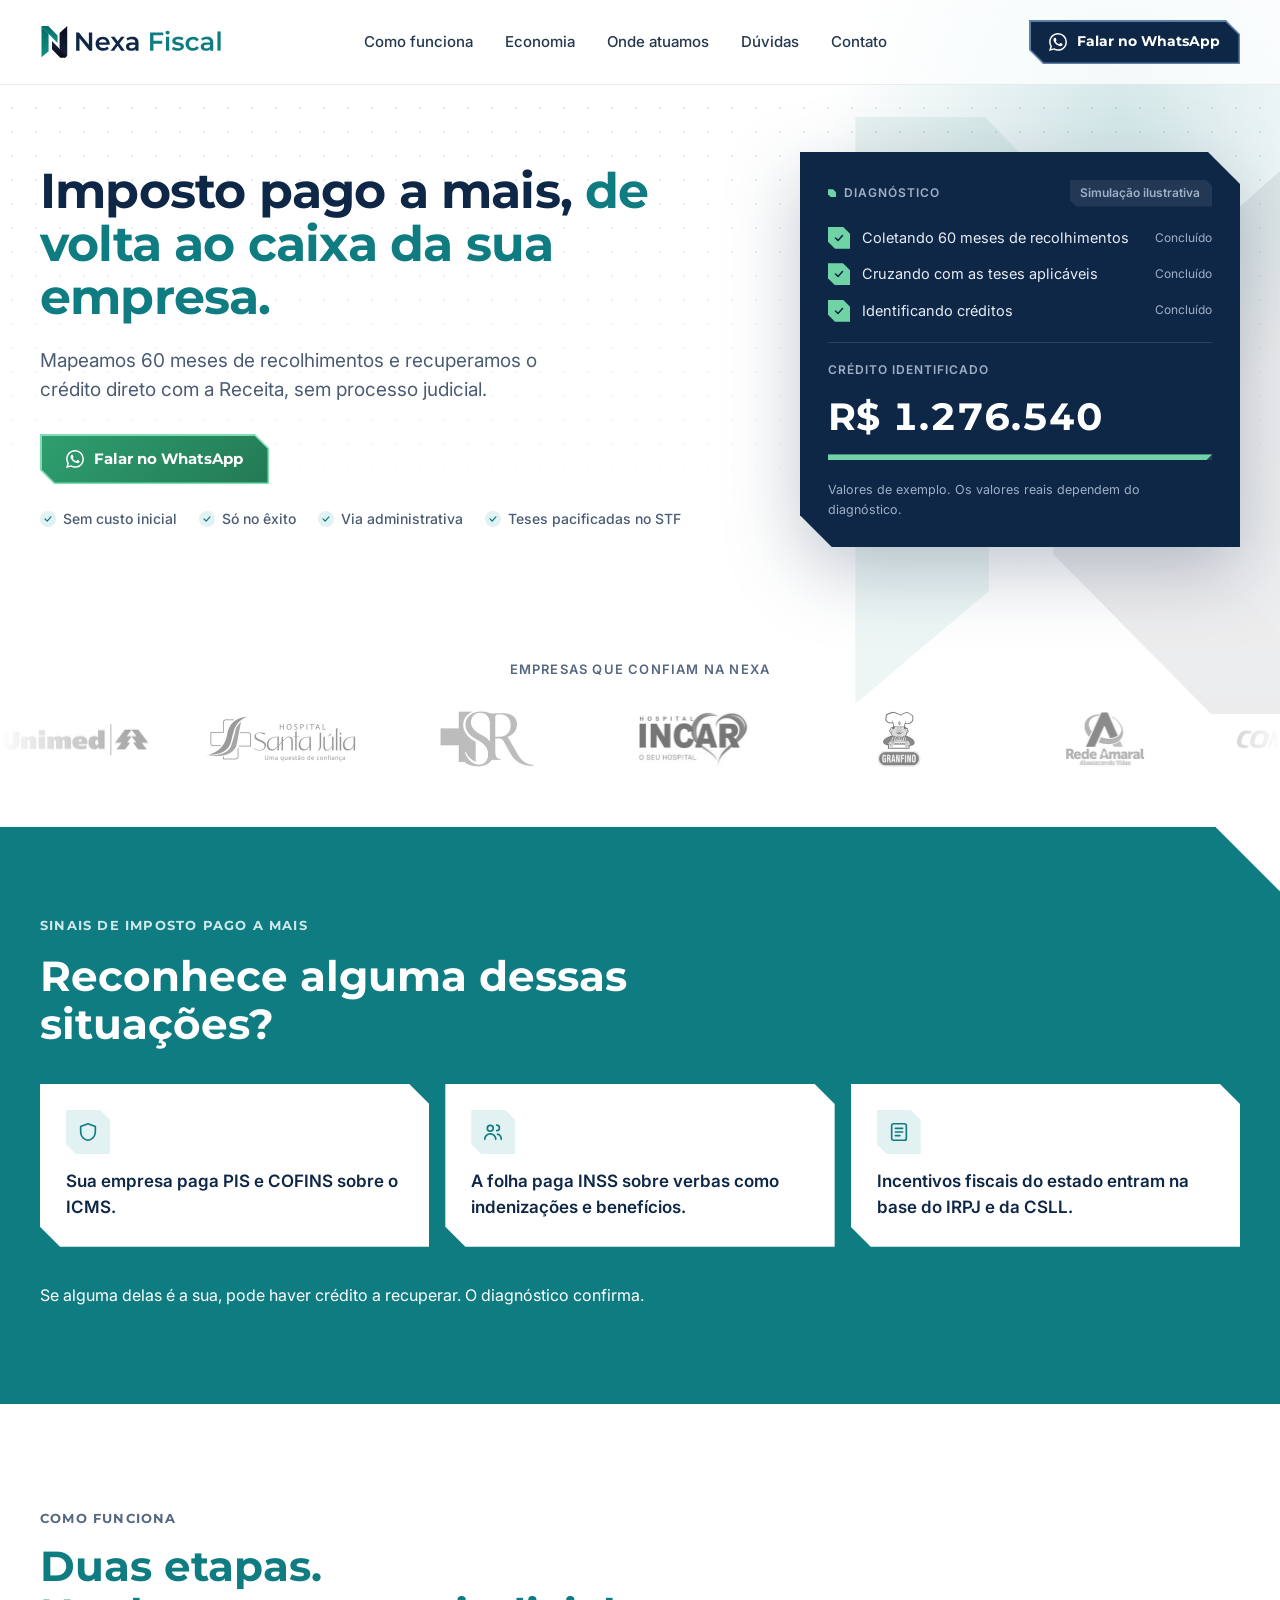
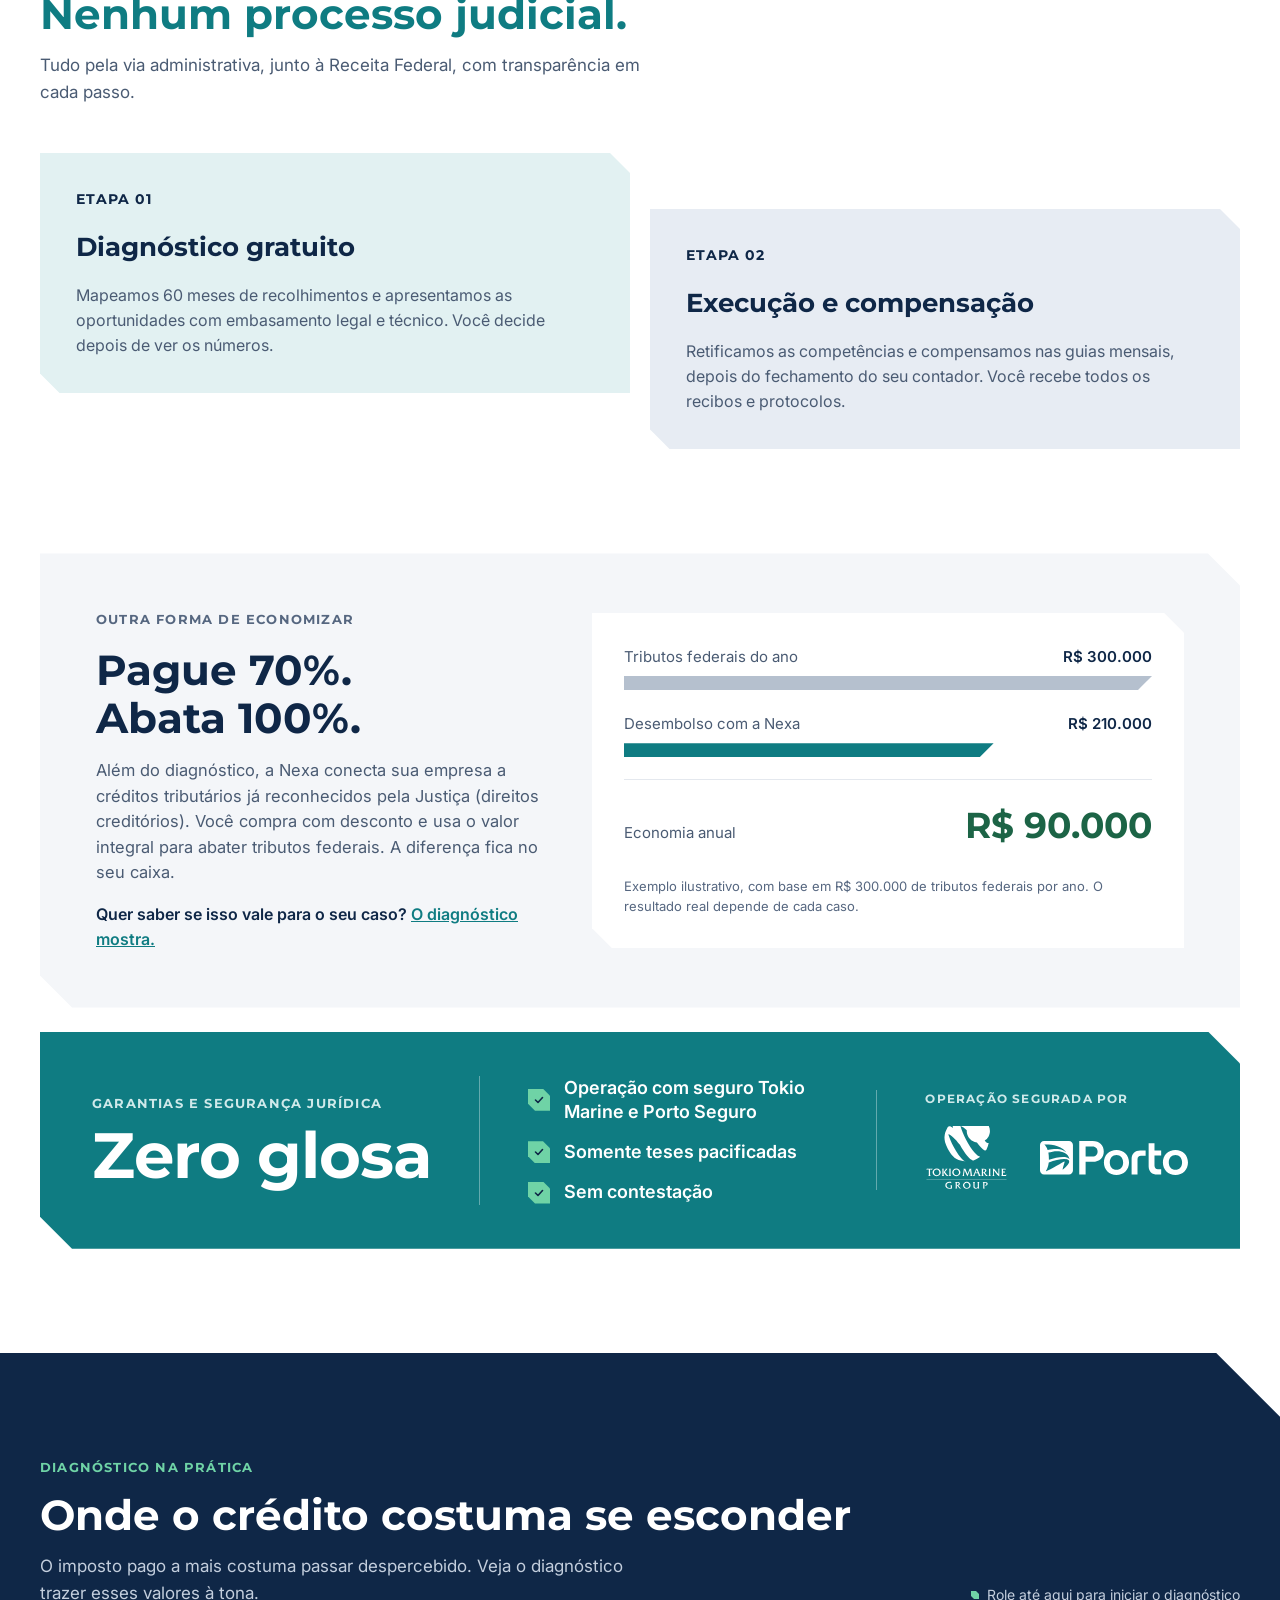
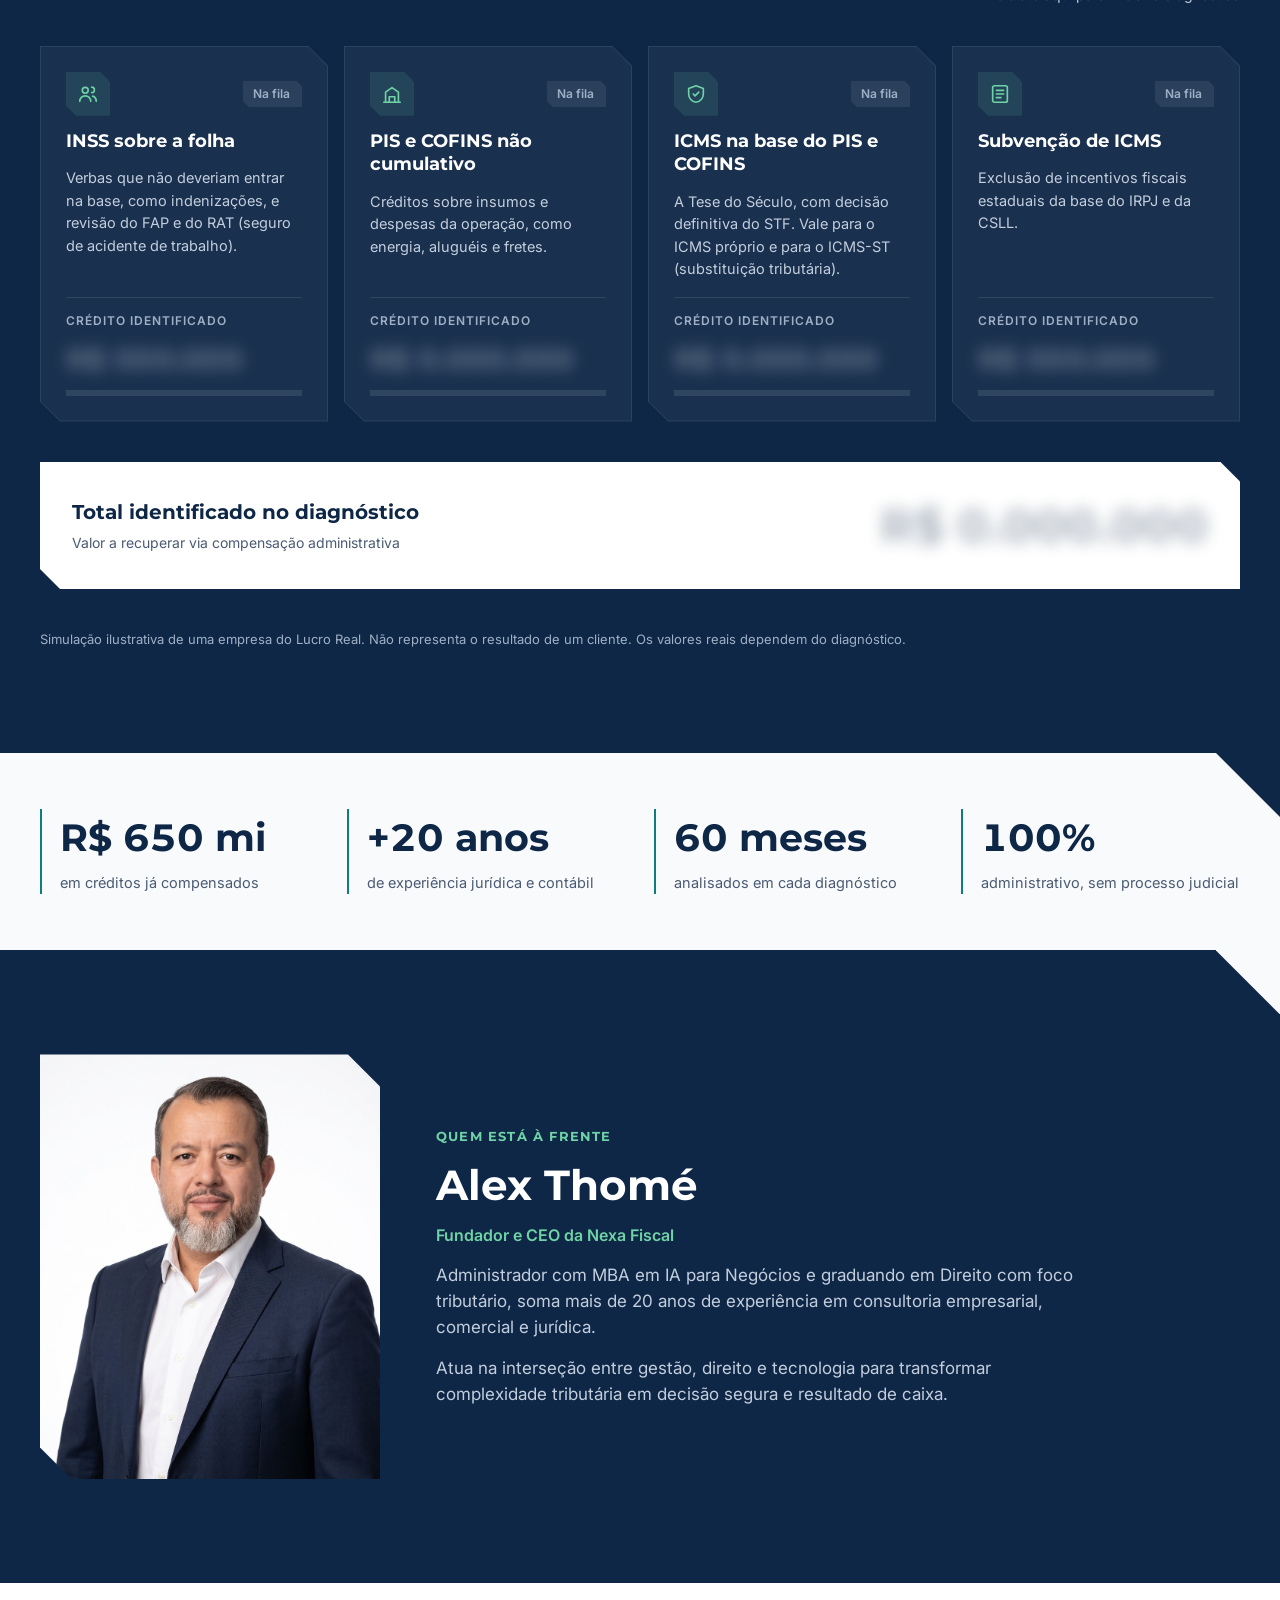
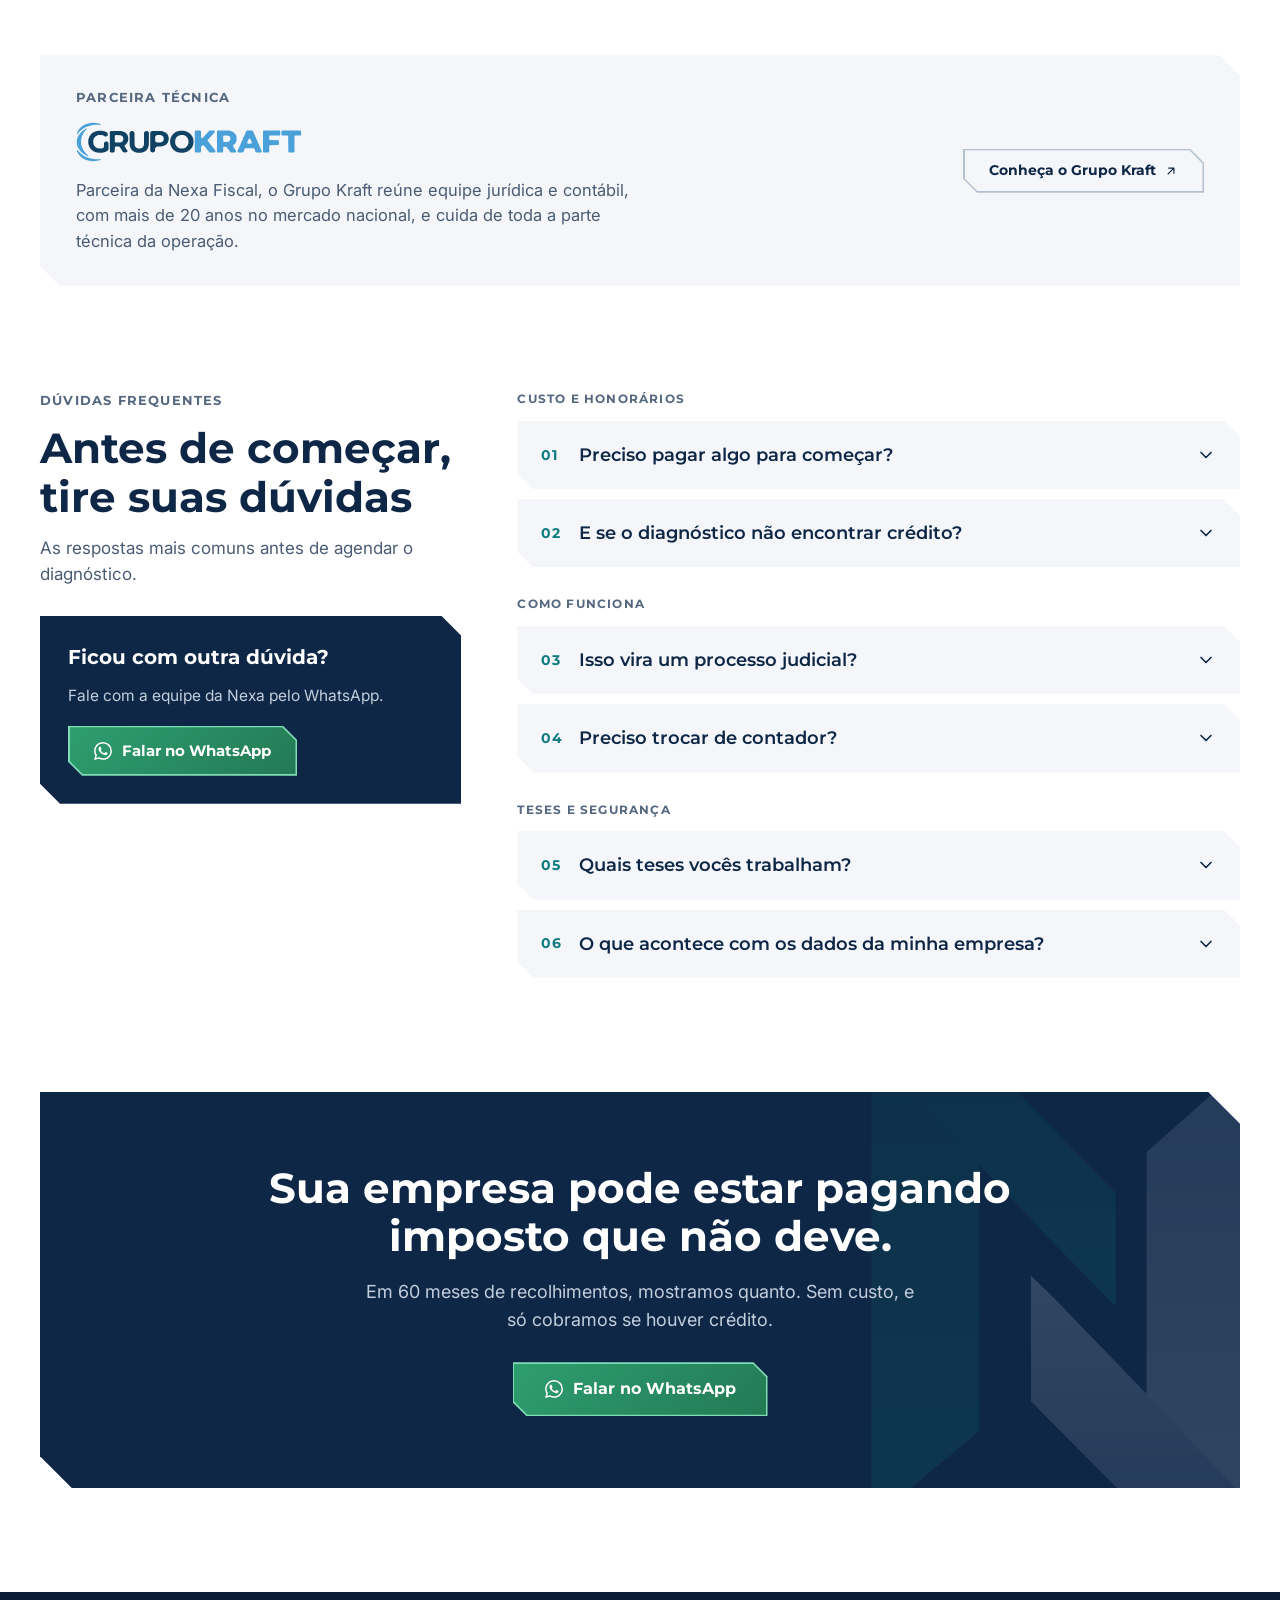
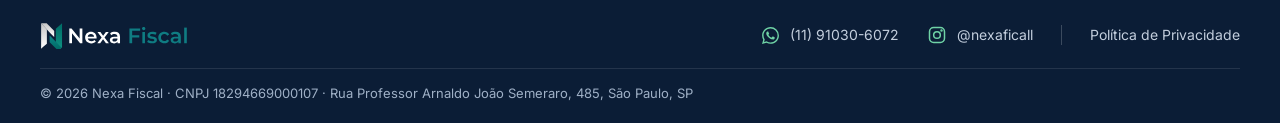
==== index.html @ 27657313 "Parceira técnica: botão com corte diagonal e contorno, seguindo o padrão visual do site Co-Authored-" ====
<!doctype html>
<html lang="pt-BR">
<head>
<meta charset="utf-8">
<meta name="viewport" content="width=device-width, initial-scale=1">
<title>Nexa Fiscal | Recupere imposto pago a mais, sem processo judicial</title>
<meta name="description" content="Mapeamos 60 meses de recolhimentos e recuperamos o crédito tributário direto com a Receita, pela via administrativa. Diagnóstico gratuito e honorários só no êxito.">
<link rel="canonical" href="https://nexafiscal.com/">
<meta name="theme-color" content="#0F2747">
<link rel="icon" href="/favicon.svg" type="image/svg+xml">
<meta property="og:type" content="website">
<meta property="og:locale" content="pt_BR">
<meta property="og:site_name" content="Nexa Fiscal">
<meta property="og:title" content="Nexa Fiscal | Imposto pago a mais, de volta ao caixa da sua empresa">
<meta property="og:description" content="Mapeamos 60 meses de recolhimentos e recuperamos o crédito direto com a Receita, sem processo judicial. Diagnóstico gratuito.">
<meta property="og:url" content="https://nexafiscal.com/">
<meta property="og:image" content="https://nexafiscal.com/og-image.png">
<meta property="og:image:width" content="1200">
<meta property="og:image:height" content="630">
<meta name="twitter:card" content="summary_large_image">
<link rel="preconnect" href="https://fonts.googleapis.com">
<link rel="preconnect" href="https://fonts.gstatic.com" crossorigin>
<link href="https://fonts.googleapis.com/css2?family=Inter:wght@400;500;600&amp;family=Montserrat:wght@600;700&amp;display=swap" rel="stylesheet">
<link rel="stylesheet" href="/styles.css">
<script type="application/ld+json">
{"@context":"https://schema.org","@type":"ProfessionalService","name":"Nexa Fiscal","url":"https://nexafiscal.com/","logo":"https://nexafiscal.com/img/nexa-logo.svg","telephone":"+55 11 91030-6072","email":"contato@nexafiscal.com","taxID":"18.294.669/0001-07","sameAs":["https://instagram.com/nexaficall"],"address":{"@type":"PostalAddress","streetAddress":"Rua Professor Arnaldo João Semeraro, 485","addressLocality":"São Paulo","addressRegion":"SP","addressCountry":"BR"}}
</script>
</head>
<body>
<div class="nb">

<a class="nb-skip" href="#nb-main">Pular para o conteúdo</a>
<header class="nb-head" id="nb-head">
<div class="nb-hin" style="max-width: 1200px; margin: 0 auto; padding: 20px 24px; display: flex; align-items: center; justify-content: space-between; gap: 24px;">
<a href="#nb-topo" aria-label="Nexa Fiscal, início"><img class="nb-logo-h nb-d" src="/img/nexa-logo.svg" alt="Nexa Fiscal" width="182" height="34" style="height: 34px; width: auto; display: block;"><img class="nb-logo-ic" src="/img/nexa-icone.svg" alt="Nexa Fiscal" width="29" height="36" style="height: 36px; width: auto;"></a>
<nav class="nb-nav" aria-label="Principal" style="display: flex; gap: 32px; align-items: center;">
<a href="#nb-como">Como funciona</a>
<a href="#nb-economia">Economia</a>
<a href="#nb-creditos">Onde atuamos</a>
<a href="#nb-faq">Dúvidas</a>
<a href="#nb-contato">Contato</a>
</nav>
<a class="nb-btn nb-btn-primary nb-hbtn" href="https://wa.me/5511910306072?text=Ol%C3%A1!%20Vim%20pelo%20site%20e%20quero%20agendar%20o%20diagn%C3%B3stico%20gratuito%20da%20Nexa%20Fiscal." target="_blank" rel="noopener" style="min-height: 44px; padding: 0 20px; font-size: 14px;">Falar no WhatsApp</a>
</div>
</header>

<main id="nb-main" tabindex="-1">
<section id="nb-topo" style="background: #FFFFFF;">
<img class="nb-wm" src="/img/nexa-icone.svg" alt="" aria-hidden="true">
<div class="nb-hero-in" style="max-width: 1200px; margin: 0 auto; padding: 152px 24px 56px; display: flex; flex-wrap: wrap; align-items: center; gap: 56px;">
<div class="nb-hero-txt" style="flex: 1 1 520px; min-width: 0; display: flex; flex-direction: column; align-items: flex-start; text-align: left; gap: 24px;">

<h1 class="nb-h1 nb-rise" style="font-size: clamp(34px, 3.8vw, 52px); line-height: 1.08; font-weight: 700; letter-spacing: -.8px;">Imposto pago a mais, <span style="color: #0F7C82;">de volta ao caixa da sua empresa.</span></h1>
<p class="nb-rise2" style="font-size: 19px; line-height: 1.5; color: #4A5B73; max-width: 540px;">Mapeamos 60 meses de recolhimentos e recuperamos o crédito direto com a Receita, sem processo judicial.</p>

<div class="nb-hero-btns nb-rise3" style="display: flex; flex-wrap: wrap; gap: 20px; justify-content: flex-start; margin-top: 6px;">
<a class="nb-btn nb-btn-green" href="https://wa.me/5511910306072?text=Ol%C3%A1!%20Vim%20pelo%20site%20e%20quero%20agendar%20o%20diagn%C3%B3stico%20gratuito%20da%20Nexa%20Fiscal." target="_blank" rel="noopener">Falar no WhatsApp</a>
<ul class="nb-chips" style="width: 100%; list-style: none; margin: 0; padding: 0; display: flex; flex-wrap: wrap; gap: 8px;">
<li class="nb-pill"><svg aria-hidden="true" width="14" height="14" viewBox="0 0 24 24" fill="none" stroke="#0F7C82" stroke-width="3" stroke-linecap="round" stroke-linejoin="round"><path d="m5 12 5 5 9-10"></path></svg>Sem custo inicial</li>
<li class="nb-pill"><svg aria-hidden="true" width="14" height="14" viewBox="0 0 24 24" fill="none" stroke="#0F7C82" stroke-width="3" stroke-linecap="round" stroke-linejoin="round"><path d="m5 12 5 5 9-10"></path></svg>Só no êxito</li>
<li class="nb-pill"><svg aria-hidden="true" width="14" height="14" viewBox="0 0 24 24" fill="none" stroke="#0F7C82" stroke-width="3" stroke-linecap="round" stroke-linejoin="round"><path d="m5 12 5 5 9-10"></path></svg>Via administrativa</li>
<li class="nb-pill"><svg aria-hidden="true" width="14" height="14" viewBox="0 0 24 24" fill="none" stroke="#0F7C82" stroke-width="3" stroke-linecap="round" stroke-linejoin="round"><path d="m5 12 5 5 9-10"></path></svg>Teses pacificadas no STF</li>
</ul>
</div>
</div>
<div class="nb-hero-wrap" style="flex: 0 1 440px; min-width: 0; filter: drop-shadow(0 24px 36px rgba(15,39,71,.26));">
<div class="nb-hero-card nb-cut-l" role="group" aria-label="Exemplo de diagnóstico, simulação ilustrativa" style="width: 100%; box-sizing: border-box; background: #0F2747; color: #FFFFFF; padding: 28px; display: flex; flex-direction: column; gap: 20px;">
<div style="display: flex; justify-content: space-between; align-items: center; gap: 12px; flex-wrap: wrap;">
<span style="display: inline-flex; align-items: center; gap: 8px; font-size: 12px; font-weight: 600; letter-spacing: 1px; text-transform: uppercase; color: #9FB0C6;"><span id="h-dot" class="nb-dot" aria-hidden="true"></span>Diagnóstico</span>
<span class="nb-chip nb-chip-wait">Simulação ilustrativa</span>
</div>
<div style="display: flex; flex-direction: column; gap: 14px;">
<div class="nb-step" data-hstep><span class="nb-ico nb-ico-done" aria-hidden="true"></span><span style="flex: 1; min-width: 0;">Coletando 60 meses de recolhimentos</span><span style="font-size: 12px; color: #9FB0C6; white-space: nowrap;">Concluído</span></div>
<div class="nb-step" data-hstep><span class="nb-ico nb-ico-done" aria-hidden="true"></span><span style="flex: 1; min-width: 0;">Cruzando com as teses aplicáveis</span><span style="font-size: 12px; color: #9FB0C6; white-space: nowrap;">Concluído</span></div>
<div class="nb-step" data-hstep><span class="nb-ico nb-ico-done" aria-hidden="true"></span><span style="flex: 1; min-width: 0;">Identificando créditos</span><span style="font-size: 12px; color: #9FB0C6; white-space: nowrap;">Concluído</span></div>
</div>
<div style="display: flex; flex-direction: column; gap: 8px; padding-top: 18px; border-top: 1px solid rgba(255,255,255,.12);">
<span style="font-size: 12px; font-weight: 600; letter-spacing: 1px; text-transform: uppercase; color: #9FB0C6;">Crédito identificado</span>
<span id="h-val" class="nb-val nb-shown nb-hero-val" aria-hidden="true" style="font-size: 38px;">R$ 1.276.540</span><span class="nb-sr">R$ 1.276.540</span>
<div id="h-bar" role="progressbar" aria-label="Progresso do diagnóstico" aria-valuemin="0" aria-valuemax="100" aria-valuenow="100" style="height: 6px; background: rgba(255,255,255,.1);"><div id="h-fill" style="height: 6px; background: #6FD3A6; width: 100%; clip-path: polygon(0 0,100% 0,calc(100% - 6px) 100%,0 100%);"></div></div>
</div>
<p style="font-size: 12.5px; color: #9FB0C6;">Valores de exemplo. Os valores reais dependem do diagnóstico.</p>
</div>
</div>
</div>
<div style="padding: 56px 0 56px; display: flex; flex-direction: column; gap: 28px;">

<p style="text-align: center; font-size: 13px; font-weight: 600; letter-spacing: 1.2px; text-transform: uppercase; color: #566780;">EMPRESAS QUE CONFIAM NA NEXA</p><div class="nb-marquee">
<div class="nb-track" id="nb-track">
<div class="nb-logo"><img src="/img/logos/unimed.webp" alt="Unimed" loading="lazy"></div>
<div class="nb-logo"><img src="/img/logos/hospital-santa-julia.webp" alt="Hospital Santa Júlia" loading="lazy"></div>
<div class="nb-logo"><img src="/img/logos/sr.webp" alt="SR" loading="lazy"></div>
<div class="nb-logo"><img src="/img/logos/hospital-incar.webp" alt="Hospital Incar" loading="lazy"></div>
<div class="nb-logo"><img src="/img/logos/granfino.webp" alt="Granfino" loading="lazy"></div>
<div class="nb-logo"><img src="/img/logos/rede-amaral.webp" alt="Rede Amaral" loading="lazy"></div>
<div class="nb-logo"><img src="/img/logos/compactor.webp" alt="Compactor" loading="lazy"></div>
<div class="nb-logo"><img src="/img/logos/okker-alimentos.webp" alt="Okker Alimentos" loading="lazy"></div>
<div class="nb-logo"><img src="/img/logos/prontu-alimentos.webp" alt="Prontu Alimentos" loading="lazy"></div>
<div class="nb-logo"><img src="/img/logos/agropecas.webp" alt="Agropeças" loading="lazy"></div>
<div class="nb-logo"><img src="/img/logos/avistao.webp" alt="Avistão" loading="lazy"></div>
<div class="nb-logo"><img src="/img/logos/nova.webp" alt="Nova" loading="lazy"></div>
<div class="nb-logo"><img src="/img/logos/parraxaxa.webp" alt="Parraxaxá" loading="lazy"></div>
<div class="nb-logo"><img src="/img/logos/vilarejo.webp" alt="Vilarejo" loading="lazy"></div>
<div class="nb-logo"><img src="/img/logos/reauto.webp" alt="Reauto" loading="lazy"></div>
<div class="nb-logo"><img src="/img/logos/multipostos.webp" alt="Multipostos" loading="lazy"></div>
<div class="nb-logo"><img src="/img/logos/grupo-automax.webp" alt="Grupo Automax" loading="lazy"></div>
<div class="nb-logo"><img src="/img/logos/geldbach.webp" alt="Geldbach" loading="lazy"></div>
</div>
</div>
</div>
</section>

<section id="nb-dor" class="nb-sec nb-notch" style="--prev: #FFFFFF; padding: 88px 0 96px; background: #0F7C82; color: #FFFFFF;">
<div style="max-width: 1200px; margin: 0 auto; padding: 0 24px; display: flex; flex-direction: column; gap: 36px;">
<span style="font-family: Montserrat, system-ui, sans-serif; font-weight: 700; font-size: 13px; letter-spacing: 1.2px; text-transform: uppercase; color: #CFE9EA;">Sinais de imposto pago a mais</span>
<h2 class="nb-h2" style="font-size: 42px; line-height: 1.15; font-weight: 700; max-width: 720px; margin-top: -20px;">Reconhece alguma dessas situações?</h2>
<div style="display: grid; grid-template-columns: repeat(auto-fit, minmax(260px, 1fr)); gap: 16px;">
<div class="nb-dcard nb-cut-m" style="padding: 26px; display: flex; flex-direction: column; gap: 14px;">
<span class="nb-ic" style="width: 44px; height: 44px; background: #E2F1F2; display: flex; align-items: center; justify-content: center;"><svg aria-hidden="true" width="22" height="22" viewBox="0 0 24 24" fill="none" stroke="#0F7C82" stroke-width="1.8" stroke-linecap="round" stroke-linejoin="round"><path d="M12 3 4 6v6c0 4.5 3.4 8.3 8 9 4.6-.7 8-4.5 8-9V6l-8-3z"></path></svg></span>
<p style="font-size: 17px; font-weight: 600; color: #0F2747;">Sua empresa paga PIS e COFINS sobre o ICMS.</p>
</div>
<div class="nb-dcard nb-cut-m" style="padding: 26px; display: flex; flex-direction: column; gap: 14px;">
<span class="nb-ic" style="width: 44px; height: 44px; background: #E2F1F2; display: flex; align-items: center; justify-content: center;"><svg aria-hidden="true" width="22" height="22" viewBox="0 0 24 24" fill="none" stroke="#0F7C82" stroke-width="1.8" stroke-linecap="round" stroke-linejoin="round"><path d="M9 11.2a3.2 3.2 0 1 0 0-6.4 3.2 3.2 0 0 0 0 6.4zM3 20c0-3.3 2.7-6 6-6s6 2.7 6 6M16 4.5a3 3 0 0 1 0 6M21 20c0-2.7-1.6-5-4-5.7"></path></svg></span>
<p style="font-size: 17px; font-weight: 600; color: #0F2747;">A folha paga INSS sobre verbas como indenizações e benefícios.</p>
</div>
<div class="nb-dcard nb-cut-m" style="padding: 26px; display: flex; flex-direction: column; gap: 14px;">
<span class="nb-ic" style="width: 44px; height: 44px; background: #E2F1F2; display: flex; align-items: center; justify-content: center;"><svg aria-hidden="true" width="22" height="22" viewBox="0 0 24 24" fill="none" stroke="#0F7C82" stroke-width="1.8" stroke-linecap="round" stroke-linejoin="round"><path d="M6 3h12a2 2 0 0 1 2 2v14a2 2 0 0 1-2 2H6a2 2 0 0 1-2-2V5a2 2 0 0 1 2-2zM8 8h8M8 12h8M8 16h5"></path></svg></span>
<p style="font-size: 17px; font-weight: 600; color: #0F2747;">Incentivos fiscais do estado entram na base do IRPJ e da CSLL.</p>
</div>
</div>
<p style="font-size: 16px; color: #4A5B73;">Se alguma delas é a sua, pode haver crédito a recuperar. O diagnóstico confirma.</p>
</div>
</section>

<section id="nb-como" class="nb-sec" style="padding: 104px 0;">
<div style="max-width: 1200px; margin: 0 auto; padding: 0 24px; display: flex; flex-direction: column; gap: 48px; position: relative">
<div style="display: flex; flex-direction: column; gap: 14px; max-width: 640px;">
<span style="font-family: Montserrat, system-ui, sans-serif; font-weight: 700; font-size: 13px; letter-spacing: 1.2px; text-transform: uppercase; color: #566780;">Como funciona</span>
<h2 class="nb-h2" style="font-size: 42px; line-height: 1.15; font-weight: 700; color: #0f7c82">Duas etapas. <br>Nenhum processo judicial.</h2>
<p style="font-size: 17px; color: #4A5B73;">Tudo pela via administrativa, junto à Receita Federal, com transparência em cada passo.</p>
</div>
<div style="display: grid; grid-template-columns: repeat(auto-fit, minmax(300px, 1fr)); gap: 20px; align-items: start;">
<div class="nb-ccard nb-cut-m" style="padding: 36px; display: flex; flex-direction: column; gap: 16px; background-color: #E2F1F2">
<span style="font-family: Montserrat, system-ui, sans-serif; font-weight: 700; font-size: 14px; color: #0f2747; letter-spacing: 1px">ETAPA 01</span>
<h3 style="font-size: 26px;">Diagnóstico gratuito</h3>
<p style="font-size: 16px; color: #4A5B73;">Mapeamos 60 meses de recolhimentos e apresentamos as oportunidades com embasamento legal e técnico. Você decide depois de ver os números.</p>
</div>
<div class="nb-ccard nb-stair nb-cut-m" style="padding: 36px; display: flex; flex-direction: column; gap: 16px; background-color: #E7ECF3; margin-top: 56px;">
<span style="font-family: Montserrat, system-ui, sans-serif; font-weight: 700; font-size: 14px; color: #0f2747; letter-spacing: 1px">ETAPA 02</span>
<h3 style="font-size: 26px;">Execução e compensação</h3>
<p style="font-size: 16px; color: #4A5B73;">Retificamos as competências e compensamos nas guias mensais, depois do fechamento do seu contador. Você recebe todos os recibos e protocolos.</p>
</div>
</div>
</div>
</section>

<section id="nb-economia" class="nb-esec" style="padding: 0;">
<div style="max-width: 1200px; margin: 0 auto; padding: 0 24px;">
<div class="nb-eco nb-cut-l" style="background: #F4F6F9; padding: 56px; display: flex; flex-wrap: wrap; gap: 48px; align-items: center;">
<div style="flex: 1 1 380px; min-width: 0; display: flex; flex-direction: column; gap: 16px;">
<span style="font-family: Montserrat, system-ui, sans-serif; font-weight: 700; font-size: 13px; letter-spacing: 1.2px; text-transform: uppercase; color: #566780;">Outra forma de economizar</span>
<h2 class="nb-h2" style="font-size: 42px; line-height: 1.15; font-weight: 700;">Pague 70%. <br>Abata 100%.</h2>
<p style="font-size: 16.5px; color: #4A5B73;">Além do diagnóstico, a Nexa conecta sua empresa a créditos tributários já reconhecidos pela Justiça (direitos creditórios). Você compra com desconto e usa o valor integral para abater tributos federais. A diferença fica no seu caixa.</p>

<p style="font-size: 16px; color: #0F2747; font-weight: 600;">Quer saber se isso vale para o seu caso? <a href="https://wa.me/5511910306072?text=Ol%C3%A1!%20Vim%20pelo%20site%20da%20Nexa%20Fiscal%20e%20quero%20saber%20se%20a%20compra%20de%20cr%C3%A9ditos%20com%20desconto%20%28Pague%2070%25%2C%20Abata%20100%25%29%20vale%20para%20a%20minha%20empresa." target="_blank" rel="noopener">O diagnóstico mostra.</a></p>
</div>
<div class="nb-epanel nb-cut-m" style="flex: 1 1 460px; min-width: 0; background: #FFFFFF; padding: 32px; display: flex; flex-direction: column; gap: 22px;">
<div style="display: flex; flex-direction: column; gap: 8px;">
<div style="display: flex; justify-content: space-between; font-size: 15px;"><span style="color: #4A5B73;">Tributos federais do ano</span><span style="font-weight: 600; white-space: nowrap;">R$ 300.000</span></div>
<div style="height: 14px; background: #B5C0CE; clip-path: polygon(0 0,100% 0,calc(100% - 14px) 100%,0 100%);"></div>
</div>
<div style="display: flex; flex-direction: column; gap: 8px;">
<div style="display: flex; justify-content: space-between; font-size: 15px;"><span style="color: #4A5B73;">Desembolso com a Nexa</span><span style="font-weight: 600; white-space: nowrap;">R$ 210.000</span></div>
<div style="height: 14px; background: #0F7C82; width: 70%; clip-path: polygon(0 0,100% 0,calc(100% - 14px) 100%,0 100%);"></div>
</div>
<div style="display: flex; flex-wrap: wrap; justify-content: space-between; align-items: baseline; gap: 6px 16px; padding-top: 18px; border-top: 1px solid #E4E8EE;">
<span style="font-size: 15px; color: #4A5B73;">Economia anual</span>
<span style="font-family: Montserrat, system-ui, sans-serif; font-weight: 700; font-size: 36px; color: #1C6446; white-space: nowrap;">R$ 90.000</span>
</div>
<p style="font-size: 13px; color: #566780;">Exemplo ilustrativo, com base em R$ 300.000 de tributos federais por ano. O resultado real depende de cada caso.</p>
</div>
</div>
</div>
</section>

<section id="nb-garantias" class="nb-gsec" style="padding: 24px 0 104px;" aria-labelledby="nb-g-t">
<div style="max-width: 1200px; margin: 0 auto; padding: 0 24px;">
<div class="nb-gban nb-cut-l" style="background: #0F7C82; color: #FFFFFF; padding: 44px 52px; display: flex; flex-wrap: wrap; align-items: center; gap: 32px 48px;">
<div style="flex: 0 1 auto; display: flex; flex-direction: column; gap: 10px;">
<span style="font-family: Montserrat, system-ui, sans-serif; font-weight: 700; font-size: 13px; letter-spacing: 1.2px; text-transform: uppercase; color: #CFE9EA;">Garantias e segurança jurídica</span>
<h2 id="nb-g-t" class="nb-zg" style="font-size: 64px; line-height: 1; font-weight: 700; letter-spacing: -1px; color: #FFFFFF;">Zero glosa</h2>
</div>
<ul class="nb-glist" style="flex: 1 1 300px; min-width: 0; list-style: none; margin: 0; padding: 0 0 0 48px; border-left: 1px solid rgba(255,255,255,.35); display: flex; flex-direction: column; gap: 16px;">
<li style="display: flex; align-items: center; gap: 14px; font-size: 18px; font-weight: 600; line-height: 1.35;"><span class="nb-ico nb-ico-done" aria-hidden="true"><svg width="12" height="12" viewBox="0 0 24 24" fill="none" stroke="#0F2747" stroke-width="3.2" stroke-linecap="round" stroke-linejoin="round"><path d="m5 12 5 5 9-10"></path></svg></span>Operação com seguro Tokio Marine e Porto Seguro</li>
<li style="display: flex; align-items: center; gap: 14px; font-size: 18px; font-weight: 600; line-height: 1.35;"><span class="nb-ico nb-ico-done" aria-hidden="true"><svg width="12" height="12" viewBox="0 0 24 24" fill="none" stroke="#0F2747" stroke-width="3.2" stroke-linecap="round" stroke-linejoin="round"><path d="m5 12 5 5 9-10"></path></svg></span>Somente teses pacificadas</li>
<li style="display: flex; align-items: center; gap: 14px; font-size: 18px; font-weight: 600; line-height: 1.35;"><span class="nb-ico nb-ico-done" aria-hidden="true"><svg width="12" height="12" viewBox="0 0 24 24" fill="none" stroke="#0F2747" stroke-width="3.2" stroke-linecap="round" stroke-linejoin="round"><path d="m5 12 5 5 9-10"></path></svg></span>Sem contestação</li>
</ul>
<div class="nb-gseg" style="flex: 0 0 auto; display: flex; flex-direction: column; gap: 18px; padding-left: 48px; border-left: 1px solid rgba(255,255,255,.35);">
<span style="font-family: Montserrat, system-ui, sans-serif; font-weight: 700; font-size: 12px; letter-spacing: 1.2px; text-transform: uppercase; color: #CFE9EA;">Operação segurada por</span>
<div style="display: flex; align-items: center; gap: 32px;">
<img src="/img/tokio-marine-branco.svg" alt="Tokio Marine" width="82" height="64" loading="lazy" style="height: 64px; width: auto; display: block;">
<img src="/img/porto-branco.svg" alt="Porto" width="148" height="34" loading="lazy" style="height: 34px; width: auto; display: block;">
</div>
</div>
</div>
</div>
</section>

<section id="nb-creditos" class="nb-sec nb-notch" style="--prev: #FFFFFF; background: #0F2747; color: #FFFFFF; padding: 104px 0;">
<div style="max-width: 1200px; margin: 0 auto; padding: 0 24px; display: flex; flex-direction: column; gap: 40px; position: relative">
<div style="display: flex; flex-wrap: wrap; gap: 24px; justify-content: space-between; align-items: flex-end;">
<div style="flex: 1 1 520px; min-width: 0; display: flex; flex-direction: column; gap: 14px;">
<span style="font-family: Montserrat, system-ui, sans-serif; font-weight: 700; font-size: 13px; letter-spacing: 1.2px; text-transform: uppercase; color: #6FD3A6;">Diagnóstico na prática</span>
<h2 class="nb-h2" style="font-size: 42px; line-height: 1.15; font-weight: 700;">Onde o crédito costuma se esconder</h2>
<p style="font-size: 17px; color: #C3CEDD; max-width: 600px;">O imposto pago a mais costuma passar despercebido. Veja o diagnóstico trazer esses valores à tona.</p>
</div>
<div style="display: flex; align-items: center; gap: 16px; flex-wrap: wrap;"><span role="status" aria-live="polite" style="display: inline-flex; align-items: center; gap: 8px; font-size: 14px; color: #C3CEDD"><span id="c-dot" class="nb-dot" aria-hidden="true"></span><span id="c-status">Diagnóstico concluído</span></span><button id="c-skip" type="button" class="nb-btn nb-btn-ghost" hidden>Ver resultado agora</button></div>
</div>

<div style="display: grid; grid-template-columns: repeat(auto-fit, minmax(250px, 1fr)); gap: 16px;">
<div class="nb-card nb-card-on nb-cut-m" data-card style="padding: 26px; display: flex; flex-direction: column; gap: 14px;">
<div style="display: flex; justify-content: space-between; align-items: center; gap: 12px;">
<span class="nb-ic" style="width: 44px; height: 44px; background: rgba(111,211,166,.12); display: flex; align-items: center; justify-content: center;"><svg aria-hidden="true" width="22" height="22" viewBox="0 0 24 24" fill="none" stroke="#6FD3A6" stroke-width="1.8" stroke-linecap="round" stroke-linejoin="round"><path d="M9 11.2a3.2 3.2 0 1 0 0-6.4 3.2 3.2 0 0 0 0 6.4zM3 20c0-3.3 2.7-6 6-6s6 2.7 6 6M16 4.5a3 3 0 0 1 0 6M21 20c0-2.7-1.6-5-4-5.7"></path></svg></span>
<span class="nb-chip nb-chip-ok" data-chip>Identificado</span>
</div>
<h3 style="font-size: 18px; line-height: 1.3;">INSS sobre a folha</h3>
<p class="nb-cdesc" style="font-size: 14.5px; color: #C3CEDD; min-height: 92px;">Verbas que não deveriam entrar na base, como indenizações, e revisão do FAP e do RAT (seguro de acidente de trabalho).</p>
<div style="display: flex; flex-direction: column; gap: 8px; padding-top: 14px; border-top: 1px solid rgba(255,255,255,.1);">
<span style="font-size: 12px; font-weight: 600; letter-spacing: 1px; text-transform: uppercase; color: #9FB0C6;">Crédito identificado</span>
<span class="nb-val nb-shown" data-val aria-hidden="true" style="font-size: 28px;">R$ 412.380</span><span class="nb-sr">R$ 412.380</span>
<div role="progressbar" data-bar aria-label="Progresso da análise" aria-valuemin="0" aria-valuemax="100" aria-valuenow="100" style="height: 6px; background: rgba(255,255,255,.1);"><div data-fill style="height: 6px; background: #6FD3A6; width: 100%; clip-path: polygon(0 0,100% 0,calc(100% - 6px) 100%,0 100%);"></div></div>
</div>
</div>
<div class="nb-card nb-card-on nb-cut-m" data-card style="padding: 26px; display: flex; flex-direction: column; gap: 14px;">
<div style="display: flex; justify-content: space-between; align-items: center; gap: 12px;">
<span class="nb-ic" style="width: 44px; height: 44px; background: rgba(111,211,166,.12); display: flex; align-items: center; justify-content: center;"><svg aria-hidden="true" width="22" height="22" viewBox="0 0 24 24" fill="none" stroke="#6FD3A6" stroke-width="1.8" stroke-linecap="round" stroke-linejoin="round"><path d="M3 21h18M5 21V10l7-5 7 5v11M9 21v-6h6v6"></path></svg></span>
<span class="nb-chip nb-chip-ok" data-chip>Identificado</span>
</div>
<h3 style="font-size: 18px; line-height: 1.3;">PIS e COFINS não cumulativo</h3>
<p class="nb-cdesc" style="font-size: 14.5px; color: #C3CEDD; min-height: 92px;">Créditos sobre insumos e despesas da operação, como energia, aluguéis e fretes.</p>
<div style="display: flex; flex-direction: column; gap: 8px; padding-top: 14px; border-top: 1px solid rgba(255,255,255,.1);">
<span style="font-size: 12px; font-weight: 600; letter-spacing: 1px; text-transform: uppercase; color: #9FB0C6;">Crédito identificado</span>
<span class="nb-val nb-shown" data-val aria-hidden="true" style="font-size: 28px;">R$ 1.276.540</span><span class="nb-sr">R$ 1.276.540</span>
<div role="progressbar" data-bar aria-label="Progresso da análise" aria-valuemin="0" aria-valuemax="100" aria-valuenow="100" style="height: 6px; background: rgba(255,255,255,.1);"><div data-fill style="height: 6px; background: #6FD3A6; width: 100%; clip-path: polygon(0 0,100% 0,calc(100% - 6px) 100%,0 100%);"></div></div>
</div>
</div>
<div class="nb-card nb-card-on nb-cut-m" data-card style="padding: 26px; display: flex; flex-direction: column; gap: 14px;">
<div style="display: flex; justify-content: space-between; align-items: center; gap: 12px;">
<span class="nb-ic" style="width: 44px; height: 44px; background: rgba(111,211,166,.12); display: flex; align-items: center; justify-content: center;"><svg aria-hidden="true" width="22" height="22" viewBox="0 0 24 24" fill="none" stroke="#6FD3A6" stroke-width="1.8" stroke-linecap="round" stroke-linejoin="round"><path d="M12 3 4 6v6c0 4.5 3.4 8.3 8 9 4.6-.7 8-4.5 8-9V6l-8-3zM9 12l2 2 4-4"></path></svg></span>
<span class="nb-chip nb-chip-ok" data-chip>Identificado</span>
</div>
<h3 style="font-size: 18px; line-height: 1.3;">ICMS na base do PIS e COFINS</h3>
<p class="nb-cdesc" style="font-size: 14.5px; color: #C3CEDD; min-height: 92px;">A Tese do Século, com decisão definitiva do STF. Vale para o ICMS próprio e para o ICMS-ST (substituição tributária).</p>
<div style="display: flex; flex-direction: column; gap: 8px; padding-top: 14px; border-top: 1px solid rgba(255,255,255,.1);">
<span style="font-size: 12px; font-weight: 600; letter-spacing: 1px; text-transform: uppercase; color: #9FB0C6;">Crédito identificado</span>
<span class="nb-val nb-shown" data-val aria-hidden="true" style="font-size: 28px;">R$ 2.894.210</span><span class="nb-sr">R$ 2.894.210</span>
<div role="progressbar" data-bar aria-label="Progresso da análise" aria-valuemin="0" aria-valuemax="100" aria-valuenow="100" style="height: 6px; background: rgba(255,255,255,.1);"><div data-fill style="height: 6px; background: #6FD3A6; width: 100%; clip-path: polygon(0 0,100% 0,calc(100% - 6px) 100%,0 100%);"></div></div>
</div>
</div>
<div class="nb-card nb-card-on nb-cut-m" data-card style="padding: 26px; display: flex; flex-direction: column; gap: 14px;">
<div style="display: flex; justify-content: space-between; align-items: center; gap: 12px;">
<span class="nb-ic" style="width: 44px; height: 44px; background: rgba(111,211,166,.12); display: flex; align-items: center; justify-content: center;"><svg aria-hidden="true" width="22" height="22" viewBox="0 0 24 24" fill="none" stroke="#6FD3A6" stroke-width="1.8" stroke-linecap="round" stroke-linejoin="round"><path d="M6 3h12a2 2 0 0 1 2 2v14a2 2 0 0 1-2 2H6a2 2 0 0 1-2-2V5a2 2 0 0 1 2-2zM8 8h8M8 12h8M8 16h5"></path></svg></span>
<span class="nb-chip nb-chip-ok" data-chip>Identificado</span>
</div>
<h3 style="font-size: 18px; line-height: 1.3;">Subvenção de ICMS</h3>
<p class="nb-cdesc" style="font-size: 14.5px; color: #C3CEDD; min-height: 92px;">Exclusão de incentivos fiscais estaduais da base do IRPJ e da CSLL.</p>
<div style="display: flex; flex-direction: column; gap: 8px; padding-top: 14px; border-top: 1px solid rgba(255,255,255,.1);">
<span style="font-size: 12px; font-weight: 600; letter-spacing: 1px; text-transform: uppercase; color: #9FB0C6;">Crédito identificado</span>
<span class="nb-val nb-shown" data-val aria-hidden="true" style="font-size: 28px;">R$ 638.900</span><span class="nb-sr">R$ 638.900</span>
<div role="progressbar" data-bar aria-label="Progresso da análise" aria-valuemin="0" aria-valuemax="100" aria-valuenow="100" style="height: 6px; background: rgba(255,255,255,.1);"><div data-fill style="height: 6px; background: #6FD3A6; width: 100%; clip-path: polygon(0 0,100% 0,calc(100% - 6px) 100%,0 100%);"></div></div>
</div>
</div>
</div>

<div class="nb-total nb-cut-m" style="display: flex; justify-content: space-between; align-items: center; gap: 24px; background: #FFFFFF; color: #0F2747; padding: 28px 32px;">
<div style="display: flex; flex-direction: column; gap: 4px;">
<span style="font-family: Montserrat, system-ui, sans-serif; font-weight: 700; font-size: 20px;">Total identificado no diagnóstico</span>
<span style="font-size: 14px; color: #4A5B73;">Valor a recuperar via compensação administrativa</span>
</div>
<span id="t-val" class="nb-val nb-tot-shown nb-total-val" aria-hidden="true" style="font-size: 46px;">R$ 5.222.030</span><span class="nb-sr">R$ 5.222.030</span>
</div>
<p style="font-size: 13px; color: #9FB0C6;">Simulação ilustrativa de uma empresa do Lucro Real. Não representa o resultado de um cliente. Os valores reais dependem do diagnóstico.</p>
</div>
</section>

<section id="nb-stats" class="nb-notch" style="--prev: #0F2747; background: #F9FAFC;">
<div class="nb-statgrid" style="max-width: 1200px; margin: 0 auto; padding: 56px 24px; display: grid; grid-template-columns: repeat(auto-fit, minmax(220px, 1fr)); gap: 28px;">
<div style="display: flex; flex-direction: column; gap: 4px; border-left: 2px solid #0F7C82; padding-left: 18px;">
<span data-stat aria-hidden="true" style="font-family: Montserrat, system-ui, sans-serif; font-weight: 700; font-size: 38px; font-variant-numeric: tabular-nums; color: #0F2747;">R$ 650 mi</span><span class="nb-sr">R$ 650 mi</span>
<span style="font-size: 14.5px; color: #4A5B73;">em créditos já compensados</span>
</div>
<div style="display: flex; flex-direction: column; gap: 4px; border-left: 2px solid #0F7C82; padding-left: 18px;">
<span data-stat aria-hidden="true" style="font-family: Montserrat, system-ui, sans-serif; font-weight: 700; font-size: 38px; font-variant-numeric: tabular-nums; color: #0F2747;">+20 anos</span><span class="nb-sr">+20 anos</span>
<span style="font-size: 14.5px; color: #4A5B73;">de experiência jurídica e contábil</span>
</div>
<div style="display: flex; flex-direction: column; gap: 4px; border-left: 2px solid #0F7C82; padding-left: 18px;">
<span data-stat aria-hidden="true" style="font-family: Montserrat, system-ui, sans-serif; font-weight: 700; font-size: 38px; font-variant-numeric: tabular-nums; color: #0F2747;">60 meses</span><span class="nb-sr">60 meses</span>
<span style="font-size: 14.5px; color: #4A5B73;">analisados em cada diagnóstico</span>
</div>
<div style="display: flex; flex-direction: column; gap: 4px; border-left: 2px solid #0F7C82; padding-left: 18px;">
<span data-stat aria-hidden="true" style="font-family: Montserrat, system-ui, sans-serif; font-weight: 700; font-size: 38px; font-variant-numeric: tabular-nums; color: #0F2747;">100%</span><span class="nb-sr">100%</span>
<span style="font-size: 14.5px; color: #4A5B73;">administrativo, sem processo judicial</span>
</div>
</div>
</section>

<section id="nb-quem" class="nb-sec nb-notch" style="--prev: #F9FAFC; padding: 104px 0; color: #FFFFFF; background-color: #0f2747">
<div style="max-width: 1200px; margin: 0 auto; padding: 0 24px;">
<div style="display: flex; flex-wrap: wrap; gap: 56px; align-items: center;">
<div style="flex: 0 1 340px; min-width: 0; width: 100%;">
<span class="nb-quem-top" style="display: none; margin-bottom: 14px; font-family: Montserrat, system-ui, sans-serif; font-weight: 700; font-size: 13px; letter-spacing: 1.2px; text-transform: uppercase; color: #6FD3A6;">Quem está à frente</span>
<img class="nb-cut-l" src="/img/alex-thome.jpg" alt="Alex Thomé, fundador da Nexa Fiscal" width="340" height="425" loading="lazy" style="width: 100%; max-width: 340px; aspect-ratio: 4 / 5; object-fit: cover; object-position: center 15%; display: block;">
</div>
<div style="flex: 1 1 420px; min-width: 0; max-width: 640px; display: flex; flex-direction: column; gap: 14px;">
<span class="nb-quem-lbl" style="font-family: Montserrat, system-ui, sans-serif; font-weight: 700; font-size: 13px; letter-spacing: 1.2px; text-transform: uppercase; color: #6FD3A6;">Quem está à frente</span>
<h2 class="nb-h2" style="font-size: 42px; line-height: 1.15; font-weight: 700; color: #FFFFFF;">Alex Thomé</h2>
<p style="font-size: 16px; font-weight: 600; color: #6FD3A6;">Fundador e CEO da Nexa Fiscal</p>
<p style="font-size: 17px; color: #C3CEDD;">Administrador com MBA em IA para Negócios e graduando em Direito com foco tributário, soma mais de 20 anos de experiência em consultoria empresarial, comercial e jurídica.</p>
<p style="font-size: 17px; color: #C3CEDD;">Atua na interseção entre gestão, direito e tecnologia para transformar complexidade tributária em decisão segura e resultado de caixa.</p>
</div>
</div>
</div>
</section>

<section id="nb-parceiro" class="nb-psec" style="padding: 72px 0 0;" aria-labelledby="nb-par-t">
<div style="max-width: 1200px; margin: 0 auto; padding: 0 24px;">
<div class="nb-par nb-cut-m" style="padding: 32px 36px; display: flex; flex-wrap: wrap; align-items: center; gap: 28px 40px;">
<div style="flex: 1 1 360px; min-width: 0; display: flex; flex-direction: column; gap: 12px;">
<span style="font-family: Montserrat, system-ui, sans-serif; font-weight: 700; font-size: 13px; letter-spacing: 1.2px; text-transform: uppercase; color: #566780;">Parceira técnica</span>
<h2 id="nb-par-t" style="margin: 2px 0 4px;"><img class="nb-par-logo" src="/img/grupo-kraft.svg" alt="Grupo Kraft" width="226" height="40" loading="lazy" style="height: 40px; width: auto; display: block;"></h2>
<p style="font-size: 16.5px; color: #4A5B73; max-width: 560px;">Parceira da Nexa Fiscal, o Grupo Kraft reúne equipe jurídica e contábil, com mais de 20 anos no mercado nacional, e cuida de toda a parte técnica da operação.</p>
</div>
<div style="flex: 0 0 auto;">
<a class="nb-btn nb-btn-line" href="https://www.grupokraft.net/" target="_blank" rel="noopener" style="min-height: 44px; font-size: 14px; gap: 8px;">Conheça o Grupo Kraft <svg aria-hidden="true" width="14" height="14" viewBox="0 0 24 24" fill="none" stroke="currentColor" stroke-width="2" stroke-linecap="round" stroke-linejoin="round"><path d="M7 17 17 7M8 7h9v9"></path></svg></a>
</div>
</div>
</div>
</section>

<section id="nb-faq" class="nb-sec nb-faq" style="padding: 104px 0;">
<div class="nb-faq-in" style="max-width: 1200px; margin: 0 auto; padding: 0 24px; display: flex; flex-wrap: wrap; gap: 56px; align-items: flex-start;">
<div class="nb-faq-side" style="flex: 1 1 340px; min-width: 0; display: flex; flex-direction: column; gap: 28px; position: sticky; top: 104px;">
<div style="display: flex; flex-direction: column; gap: 14px;">
<span style="font-family: Montserrat, system-ui, sans-serif; font-weight: 700; font-size: 13px; letter-spacing: 1.2px; text-transform: uppercase; color: #566780;">Dúvidas frequentes</span>
<h2 class="nb-h2" style="font-size: 42px; line-height: 1.15; font-weight: 700;">Antes de começar, tire suas dúvidas</h2>
<p style="font-size: 17px; color: #4A5B73;">As respostas mais comuns antes de agendar o diagnóstico.</p>
</div>
<div class="nb-cut-m" style="background: #0F2747; color: #FFFFFF; padding: 28px; display: flex; flex-direction: column; gap: 14px; align-items: flex-start;">
<h3 style="font-size: 20px; line-height: 1.3;">Ficou com outra dúvida?</h3>
<p style="font-size: 15.5px; color: #C3CEDD;">Fale com a equipe da Nexa pelo WhatsApp.</p>
<a class="nb-btn nb-btn-green" href="https://wa.me/5511910306072?text=Ol%C3%A1!%20Vim%20pelo%20site%20da%20Nexa%20Fiscal%20e%20tenho%20uma%20d%C3%BAvida%20sobre%20o%20diagn%C3%B3stico." target="_blank" rel="noopener" style="margin-top: 4px;">Falar no WhatsApp</a>
</div>
</div>
<div class="nb-faq-list" style="flex: 2 1 560px; min-width: 0;">
<p class="nb-faq-g">Custo e honorários</p>
<details>
<summary>Preciso pagar algo para começar?<svg aria-hidden="true" width="20" height="20" viewBox="0 0 24 24" fill="none" stroke="#0F2747" stroke-width="2" stroke-linecap="round" stroke-linejoin="round"><path d="m6 9 6 6 6-6"></path></svg></summary>
<p class="nb-ans">Não. O diagnóstico é gratuito e não há taxa de adesão. Os honorários vêm só depois que o benefício é apurado ou compensado.</p>
</details>
<details>
<summary>E se o diagnóstico não encontrar crédito?<svg aria-hidden="true" width="20" height="20" viewBox="0 0 24 24" fill="none" stroke="#0F2747" stroke-width="2" stroke-linecap="round" stroke-linejoin="round"><path d="m6 9 6 6 6-6"></path></svg></summary>
<p class="nb-ans">Você não paga nada. A remuneração da Nexa é só no êxito, então só cobramos se houver crédito.</p>
</details>
<p class="nb-faq-g">Como funciona</p>
<details>
<summary>Isso vira um processo judicial?<svg aria-hidden="true" width="20" height="20" viewBox="0 0 24 24" fill="none" stroke="#0F2747" stroke-width="2" stroke-linecap="round" stroke-linejoin="round"><path d="m6 9 6 6 6-6"></path></svg></summary>
<p class="nb-ans">Não. Tudo é feito pela via administrativa, junto à Receita Federal. Retificamos as competências e compensamos nas guias mensais.</p>
</details>
<details>
<summary>Preciso trocar de contador?<svg aria-hidden="true" width="20" height="20" viewBox="0 0 24 24" fill="none" stroke="#0F2747" stroke-width="2" stroke-linecap="round" stroke-linejoin="round"><path d="m6 9 6 6 6-6"></path></svg></summary>
<p class="nb-ans">Não. Seu contador é o nosso maior aliado e continua cuidando da rotina, sem nenhum trabalho adicional. A Nexa cuida de todo o resto: a compensação é feita depois do fechamento dele, e você recebe todos os recibos e protocolos.</p>
</details>
<p class="nb-faq-g">Teses e segurança</p>
<details>
<summary>Quais teses vocês trabalham?<svg aria-hidden="true" width="20" height="20" viewBox="0 0 24 24" fill="none" stroke="#0F2747" stroke-width="2" stroke-linecap="round" stroke-linejoin="round"><path d="m6 9 6 6 6-6"></path></svg></summary>
<p class="nb-ans">Atuamos só em teses com jurisprudência consolidada, como a exclusão do ICMS da base do PIS e da COFINS, com decisão definitiva do STF. As teses de PIS e COFINS não cumulativo valem para empresas do Lucro Real. O diagnóstico mostra quais se aplicam ao seu caso.</p>
</details>
<details>
<summary>O que acontece com os dados da minha empresa?<svg aria-hidden="true" width="20" height="20" viewBox="0 0 24 24" fill="none" stroke="#0F2747" stroke-width="2" stroke-linecap="round" stroke-linejoin="round"><path d="m6 9 6 6 6-6"></path></svg></summary>
<p class="nb-ans">Usamos as informações só para o diagnóstico e para o serviço, e não vendemos dados. O tratamento segue a LGPD. Os detalhes estão na <a href="/privacidade">Política de Privacidade</a>.</p>
</details>
</div>
</div>
</section>

<section id="nb-contato" class="nb-sec" style="padding: 0 0 104px;">
<div style="max-width: 1200px; margin: 0 auto; padding: 0 24px;">
<div class="nb-cta-box nb-cut-l" style="background: #0F2747; color: #FFFFFF; padding: 72px 40px; display: flex; flex-direction: column; align-items: center; text-align: center; gap: 18px; justify-content: center">
<img class="nb-wm2" src="/img/nexa-icone-claro.svg" alt="" aria-hidden="true">
<h2 class="nb-h2" style="font-size: 42px; line-height: 1.15; font-weight: 700; max-width: 760px;">Sua empresa pode estar pagando imposto que não deve.</h2>
<p style="font-size: 18px; color: #C3CEDD; max-width: 560px; text-align: center">Em 60 meses de recolhimentos, mostramos quanto. Sem custo, e só cobramos se houver crédito.</p>
<a class="nb-btn nb-btn-green" href="https://wa.me/5511910306072?text=Ol%C3%A1!%20Vim%20pelo%20site%20e%20quero%20agendar%20o%20diagn%C3%B3stico%20gratuito%20da%20Nexa%20Fiscal." target="_blank" rel="noopener" style="margin-top: 10px; min-height: 54px; padding: 0 32px; font-size: 16px;">Falar no WhatsApp</a>

</div>
</div>
</section>

</main>
<footer class="nb-foot" style="background: #0B1D36; color: #C3CEDD;">
<div style="max-width: 1200px; margin: 0 auto; padding: 28px 24px 20px; display: flex; flex-direction: column; gap: 18px;">
<div style="display: flex; flex-wrap: wrap; gap: 20px 32px; justify-content: space-between; align-items: center;">
<img src="/img/nexa-logo-branco.svg" alt="Nexa Fiscal" width="160" height="32" style="height: 30px; width: auto;">
<div style="display: flex; flex-wrap: wrap; align-items: center; gap: 10px 28px; font-size: 14px;">
<ul style="list-style: none; margin: 0; padding: 0; display: flex; flex-wrap: wrap; align-items: center; gap: 10px 28px;">
<li><a href="https://wa.me/5511910306072?text=Ol%C3%A1!%20Vim%20pelo%20site%20da%20Nexa%20Fiscal." target="_blank" rel="noopener" style="display: inline-flex; align-items: center; gap: 10px;"><svg aria-hidden="true" width="17" height="17" viewBox="0 0 24 24" fill="#6FD3A6" style="flex: none; margin: 0 1.5px;"><path d="M17.472 14.382c-.297-.149-1.758-.867-2.03-.967-.273-.099-.471-.148-.67.15-.197.297-.767.966-.94 1.164-.173.199-.347.223-.644.075-.297-.15-1.255-.463-2.39-1.475-.883-.788-1.48-1.761-1.653-2.059-.173-.297-.018-.458.13-.606.134-.133.298-.347.446-.52.149-.174.198-.298.298-.497.099-.198.05-.371-.025-.52-.075-.149-.669-1.612-.916-2.207-.242-.579-.487-.5-.669-.51-.173-.008-.371-.01-.57-.01-.198 0-.52.074-.792.372-.272.297-1.04 1.016-1.04 2.479 0 1.462 1.065 2.875 1.213 3.074.149.198 2.096 3.2 5.077 4.487.709.306 1.262.489 1.694.625.712.227 1.36.195 1.871.118.571-.085 1.758-.719 2.006-1.413.248-.694.248-1.289.173-1.413-.074-.124-.272-.198-.57-.347m-5.421 7.403h-.004a9.87 9.87 0 01-5.031-1.378l-.361-.214-3.741.982.998-3.648-.235-.374a9.86 9.86 0 01-1.51-5.26c.001-5.45 4.436-9.884 9.888-9.884 2.64 0 5.122 1.03 6.988 2.898a9.825 9.825 0 012.893 6.994c-.003 5.45-4.437 9.884-9.885 9.884m8.413-18.297A11.815 11.815 0 0012.05 0C5.495 0 .16 5.335.157 11.892c0 2.096.547 4.142 1.588 5.945L.057 24l6.305-1.654a11.882 11.882 0 005.683 1.448h.005c6.554 0 11.89-5.335 11.893-11.893a11.821 11.821 0 00-3.48-8.413Z"></path></svg>(11) 91030-6072</a></li>
<li><a href="https://instagram.com/nexaficall" target="_blank" rel="noopener" style="display: inline-flex; align-items: center; gap: 10px;"><svg aria-hidden="true" width="20" height="20" viewBox="0 0 24 24" fill="none" stroke="#6FD3A6" stroke-width="1.8" stroke-linecap="round" stroke-linejoin="round"><rect x="3" y="3" width="18" height="18" rx="5"></rect><circle cx="12" cy="12" r="4"></circle><circle cx="17.4" cy="6.6" r=".6" fill="#6FD3A6"></circle></svg>@nexaficall</a></li>
</ul>
<a href="/privacidade">Política de Privacidade</a>
</div>
</div>
<div style="border-top: 1px solid rgba(255,255,255,.1); padding-top: 14px; font-size: 13px; color: #9FB0C6;">© 2026 Nexa Fiscal · CNPJ&nbsp;18294669000107 · Rua Professor Arnaldo João Semeraro, 485, São Paulo, SP</div>
</div>
</footer>

</div>
<script src="/app.js" defer></script>
</body>
</html>
---- styles.css ----
html{scroll-behavior:auto}
@media (prefers-reduced-motion:no-preference){html{scroll-behavior:smooth}}
body{margin:0;background:#FFFFFF}
a{color:#0F7C82}a:hover{color:#0F2747}
.nb{font-family:Inter,system-ui,sans-serif;color:#0F2747;background:#FFFFFF;line-height:1.55}
.nb h1,.nb h2,.nb h3{font-family:Montserrat,system-ui,sans-serif;margin:0}
.nb p{margin:0}
.nb{--cut-xs:8px;--cut-s:14px;--cut-m:20px;--cut-l:32px}
.nb-cut-l{clip-path:polygon(0 0,calc(100% - var(--cut-l)) 0,100% var(--cut-l),100% 100%,var(--cut-l) 100%,0 calc(100% - var(--cut-l)))}
.nb-btn{clip-path:polygon(0 0,calc(100% - var(--cut-s)) 0,100% var(--cut-s),100% 100%,var(--cut-s) 100%,0 calc(100% - var(--cut-s)))}
.nb .nb-btn:focus-visible{outline:3px solid #FFFFFF;outline-offset:-6px;border-radius:0}
.nb-cut-m{clip-path:polygon(0 0,calc(100% - var(--cut-m)) 0,100% var(--cut-m),100% 100%,var(--cut-m) 100%,0 calc(100% - var(--cut-m)))}
.nb-ic{clip-path:polygon(0 0,calc(100% - 10px) 0,100% 10px,100% 100%,10px 100%,0 calc(100% - 10px))}
.nb-notch{position:relative}
.nb-notch{--n:64px}
.nb-notch::before{content:"";position:absolute;top:-2px;right:0;width:var(--n);height:calc(var(--n) + 2px);background:var(--prev);clip-path:polygon(0 0,100% 0,100% 100%,0 2px);z-index:2;pointer-events:none}
.nb-cta-box{position:relative;overflow:hidden}
.nb-cta-box>*{position:relative;z-index:1}
.nb-cta-box>.nb-wm2{position:absolute;z-index:0;right:-30px;top:50%;transform:translateY(-50%);height:130%;width:auto;opacity:.14;pointer-events:none}
.nb-btn{display:inline-flex;align-items:center;justify-content:center;gap:10px;min-height:50px;padding:0 26px;border-radius:0;font-family:Montserrat,system-ui,sans-serif;font-weight:700;font-size:15px;text-decoration:none;box-sizing:border-box;border:0;cursor:pointer;white-space:nowrap}
.nb-btn-primary{background:#0F2747;color:#FFFFFF}
.nb-btn-primary:hover{background:#16345C;color:#FFFFFF}
.nb-btn-green{background:#237A55;color:#FFFFFF}
.nb-btn-green:hover{background:#1C6446;color:#FFFFFF}
.nb-btn-green,.nb-btn-primary{position:relative;isolation:isolate;transition:transform .2s}
.nb-btn-green::after,.nb-btn-primary::after{content:"";position:absolute;inset:1.5px;z-index:-1;transition:background .2s;clip-path:polygon(0 0,calc(100% - var(--cut-s) + .7px) 0,100% calc(var(--cut-s) - .7px),100% 100%,calc(var(--cut-s) - .7px) 100%,0 calc(100% - var(--cut-s) + .7px))}
.nb-btn-green:hover,.nb-btn-primary:hover{transform:translateY(-2px)}
.nb-btn-green::before,.nb-hbtn::before{content:"";flex:none;width:18px;height:18px;background:currentColor;-webkit-mask:url("data:image/svg+xml,%3Csvg xmlns='http://www.w3.org/2000/svg' viewBox='0 0 24 24'%3E%3Cpath d='M17.472 14.382c-.297-.149-1.758-.867-2.03-.967-.273-.099-.471-.148-.67.15-.197.297-.767.966-.94 1.164-.173.199-.347.223-.644.075-.297-.15-1.255-.463-2.39-1.475-.883-.788-1.48-1.761-1.653-2.059-.173-.297-.018-.458.13-.606.134-.133.298-.347.446-.52.149-.174.198-.298.298-.497.099-.198.05-.371-.025-.52-.075-.149-.669-1.612-.916-2.207-.242-.579-.487-.5-.669-.51-.173-.008-.371-.01-.57-.01-.198 0-.52.074-.792.372-.272.297-1.04 1.016-1.04 2.479 0 1.462 1.065 2.875 1.213 3.074.149.198 2.096 3.2 5.077 4.487.709.306 1.262.489 1.694.625.712.227 1.36.195 1.871.118.571-.085 1.758-.719 2.006-1.413.248-.694.248-1.289.173-1.413-.074-.124-.272-.198-.57-.347m-5.421 7.403h-.004a9.87 9.87 0 01-5.031-1.378l-.361-.214-3.741.982.998-3.648-.235-.374a9.86 9.86 0 01-1.51-5.26c.001-5.45 4.436-9.884 9.888-9.884 2.64 0 5.122 1.03 6.988 2.898a9.825 9.825 0 012.893 6.994c-.003 5.45-4.437 9.884-9.885 9.884m8.413-18.297A11.815 11.815 0 0012.05 0C5.495 0 .16 5.335.157 11.892c0 2.096.547 4.142 1.588 5.945L.057 24l6.305-1.654a11.882 11.882 0 005.683 1.448h.005c6.554 0 11.89-5.335 11.893-11.893a11.821 11.821 0 00-3.48-8.413Z'/%3E%3C/svg%3E") center/contain no-repeat;mask:url("data:image/svg+xml,%3Csvg xmlns='http://www.w3.org/2000/svg' viewBox='0 0 24 24'%3E%3Cpath d='M17.472 14.382c-.297-.149-1.758-.867-2.03-.967-.273-.099-.471-.148-.67.15-.197.297-.767.966-.94 1.164-.173.199-.347.223-.644.075-.297-.15-1.255-.463-2.39-1.475-.883-.788-1.48-1.761-1.653-2.059-.173-.297-.018-.458.13-.606.134-.133.298-.347.446-.52.149-.174.198-.298.298-.497.099-.198.05-.371-.025-.52-.075-.149-.669-1.612-.916-2.207-.242-.579-.487-.5-.669-.51-.173-.008-.371-.01-.57-.01-.198 0-.52.074-.792.372-.272.297-1.04 1.016-1.04 2.479 0 1.462 1.065 2.875 1.213 3.074.149.198 2.096 3.2 5.077 4.487.709.306 1.262.489 1.694.625.712.227 1.36.195 1.871.118.571-.085 1.758-.719 2.006-1.413.248-.694.248-1.289.173-1.413-.074-.124-.272-.198-.57-.347m-5.421 7.403h-.004a9.87 9.87 0 01-5.031-1.378l-.361-.214-3.741.982.998-3.648-.235-.374a9.86 9.86 0 01-1.51-5.26c.001-5.45 4.436-9.884 9.888-9.884 2.64 0 5.122 1.03 6.988 2.898a9.825 9.825 0 012.893 6.994c-.003 5.45-4.437 9.884-9.885 9.884m8.413-18.297A11.815 11.815 0 0012.05 0C5.495 0 .16 5.335.157 11.892c0 2.096.547 4.142 1.588 5.945L.057 24l6.305-1.654a11.882 11.882 0 005.683 1.448h.005c6.554 0 11.89-5.335 11.893-11.893a11.821 11.821 0 00-3.48-8.413Z'/%3E%3C/svg%3E") center/contain no-repeat}
.nb-btn-green,.nb-btn-green:hover{background:#7FDDB3}
.nb-btn-green::after{background:linear-gradient(135deg,#2E9E6F,#237A55)}
.nb-btn-green:hover::after{background:linear-gradient(135deg,#237A55,#1C6446)}
.nb-btn-primary,.nb-btn-primary:hover{background:#5E7FA8}
.nb-btn-primary::after{background:#0F2747}
.nb-btn-primary:hover::after{background:#16345C}
@media (prefers-reduced-motion:reduce){.nb-btn-green:hover,.nb-btn-primary:hover{transform:none}}
.nb-btn-line{background:transparent;border:1.5px solid #B5C0CE;color:#0F2747}
.nb-btn-line:hover{border-color:#0F2747;color:#0F2747}
.nb-btn-ghost{position:relative;isolation:isolate;background:#44576F;border:0;color:#FFFFFF;min-height:44px;font-size:14px}
.nb-btn-ghost::before{content:"";position:absolute;inset:1px;z-index:-1;background:#223856;clip-path:polygon(0 0,calc(100% - var(--cut-s) + .6px) 0,100% calc(var(--cut-s) - .6px),100% 100%,calc(var(--cut-s) - .6px) 100%,0 calc(100% - var(--cut-s) + .6px))}
.nb-btn-ghost:hover{background:#44576F;color:#FFFFFF}
.nb-btn-ghost:hover::before{background:#354A64}
.nb-nav a{color:#26384F;text-decoration:none;font-weight:500;font-size:15px}
.nb-nav a:hover{color:#0F7C82}
.nb-skip{position:absolute;left:-9999px;top:8px;z-index:50;background:#0F2747;color:#FFFFFF;padding:10px 16px;border-radius:8px;font-weight:600;font-size:14px;text-decoration:none}
.nb-skip:focus{left:8px;color:#FFFFFF}
.nb-sr{position:absolute;width:1px;height:1px;overflow:hidden;clip:rect(0 0 0 0);white-space:nowrap}
.nb a:focus-visible,.nb button:focus-visible,.nb summary:focus-visible{outline:3px solid #0F7C82;outline-offset:3px;border-radius:6px}
#nb-creditos a:focus-visible,#nb-creditos button:focus-visible,.nb-foot a:focus-visible{outline-color:#6FD3A6}
.nb-head{position:sticky;top:0;z-index:20;margin-bottom:-85px;background:rgba(255,255,255,.72);-webkit-backdrop-filter:blur(18px) saturate(1.4);backdrop-filter:blur(18px) saturate(1.4);border-bottom:1px solid rgba(15,39,71,.08)}
.nb-hbtn{white-space:nowrap}
.nb-head{transition:background .25s}
.nb-head.nb-head-lt{background:rgba(255,255,255,.95)}
.nb-m{display:none}
.nb-logo-ic{display:none}
.nb-par{position:relative;background:#F4F6F9}
.nb-par .nb-btn-line{position:relative;isolation:isolate;border:0;background:#B5C0CE;transition:background .2s}
.nb-par .nb-btn-line::before{content:"";position:absolute;inset:1.5px;z-index:-1;background:#F4F6F9;clip-path:polygon(0 0,calc(100% - var(--cut-s) + .9px) 0,100% calc(var(--cut-s) - .9px),100% 100%,calc(var(--cut-s) - .9px) 100%,0 calc(100% - var(--cut-s) + .9px))}
.nb-par .nb-btn-line:hover{background:#0F2747}
.nb-faq-list{counter-reset:q}
.nb-faq details{margin-bottom:10px;background:#F4F6F9;clip-path:polygon(0 0,calc(100% - 16px) 0,100% 16px,100% 100%,16px 100%,0 calc(100% - 16px));transition:background .2s}
.nb-faq details[open]{background:#E2F1F2}
.nb-faq summary::before{counter-increment:q;content:counter(q,decimal-leading-zero);flex:none;width:22px;font-family:Montserrat,system-ui,sans-serif;font-weight:700;font-size:14px;letter-spacing:1px;color:#0F7C82}
.nb-faq summary:hover{color:#0F7C82}
.nb .nb-faq summary:focus-visible{outline-offset:-6px}
.nb-faq .nb-faq-g{font-family:Montserrat,system-ui,sans-serif;font-weight:700;font-size:12px;letter-spacing:1.2px;text-transform:uppercase;color:#566780;margin:28px 0 12px}
.nb-faq .nb-faq-g:first-child{margin-top:0}
.nb-faq summary{list-style:none;cursor:pointer;display:flex;align-items:center;gap:16px;padding:22px 24px;font-family:Montserrat,system-ui,sans-serif;font-weight:600;font-size:18px;line-height:1.35;color:#0F2747}
.nb-faq summary::-webkit-details-marker{display:none}
.nb-faq summary svg{flex:none;margin-left:auto;transition:transform .2s}
.nb-faq details[open] summary svg{transform:rotate(180deg)}
.nb-faq .nb-ans{padding:0 24px 24px 62px;font-size:16px;color:#4A5B73;max-width:760px}
section[id]{scroll-margin-top:84px}
#nb-topo{position:relative;overflow:hidden}
#nb-topo>*{position:relative;z-index:1}
#nb-topo::before{content:"";position:absolute;inset:0;z-index:0;background-image:radial-gradient(rgba(15,39,71,.13) 1px,transparent 1.4px);background-size:24px 24px;-webkit-mask-image:linear-gradient(180deg,#000 0%,transparent 70%);mask-image:linear-gradient(180deg,#000 0%,transparent 70%)}
#nb-topo::after{content:"";position:absolute;z-index:0;width:640px;height:640px;right:-160px;top:-200px;border-radius:50%;background:radial-gradient(circle,rgba(15,124,130,.18),transparent 65%);pointer-events:none}
#nb-dor h2,#nb-dor>div>p{color:#FFFFFF !important}
#nb-dor .nb-dcard{background:#FFFFFF}
.nb-rise,.nb-rise2,.nb-rise3,.nb-hero-card{animation:nbrise .7s ease both}
.nb-rise2{animation-delay:.1s}
.nb-rise3{animation-delay:.2s}
.nb-hero-card{animation-delay:.3s}
@keyframes nbrise{from{opacity:0;transform:translate(-14px,14px)}to{opacity:1;transform:none}}
.nb-pill{display:inline-flex;align-items:center;gap:7px;padding:4px 0;margin-right:14px;background:transparent;font-size:14px;font-weight:500;color:#4A5B73}
.nb-pill svg{flex:none;width:16px;height:16px;padding:3px;box-sizing:border-box;background:#E2F1F2;border-radius:50%}
.nb-step{display:flex;align-items:center;gap:12px;font-size:14.5px;color:#E6ECF3;transition:opacity .3s}
.nb-step-wait{opacity:.5}
.nb-ico{width:22px;height:22px;border-radius:0;background:rgba(255,255,255,.16);clip-path:polygon(0 0,calc(100% - 7px) 0,100% 7px,100% 100%,7px 100%,0 calc(100% - 7px));display:flex;align-items:center;justify-content:center;flex:none;transition:background .3s}
.nb-ico-run{background:rgba(111,211,166,.6);animation:nbpulse 1s ease-in-out infinite}
.nb-ico-done{background:#6FD3A6}
.nb-marquee{overflow:hidden;-webkit-mask-image:linear-gradient(90deg,transparent,#000 10%,#000 90%,transparent);mask-image:linear-gradient(90deg,transparent,#000 10%,#000 90%,transparent)}
.nb-track{display:flex;align-items:center;width:max-content;animation:nbscroll 50s linear infinite}
.nb-marquee:hover .nb-track{animation-play-state:paused}
.nb-logo{flex:none;width:150px;height:64px;margin-right:56px;display:flex;align-items:center;justify-content:center}
.nb-logo img{max-width:150px;max-height:56px;width:auto;height:auto;object-fit:contain;filter:grayscale(1);opacity:.6;transition:filter .3s,opacity .3s}
.nb-logo:hover img{filter:none;opacity:1}
@keyframes nbscroll{to{transform:translateX(-50%)}}
.nb-val{font-family:Montserrat,system-ui,sans-serif;font-weight:700;font-variant-numeric:tabular-nums;letter-spacing:.3px;transition:filter .25s,opacity .25s,color .3s}
.nb-hidden{filter:blur(8px);opacity:.5;color:#FFFFFF}
.nb-scr{color:#6FD3A6}
.nb-shown{color:#FFFFFF}
.nb-tot-hidden{filter:blur(9px);opacity:.45;color:#0F2747}
.nb-tot-scr{color:#0F7C82}
.nb-tot-shown{color:#1C6446}
.nb-card{position:relative;background:#2C415D;transition:background .5s}
.nb-card::before{content:"";position:absolute;inset:1px;background:#19304E;transition:background .5s;clip-path:polygon(0 0,calc(100% - var(--cut-m) + .6px) 0,100% calc(var(--cut-m) - .6px),100% 100%,calc(var(--cut-m) - .6px) 100%,0 calc(100% - var(--cut-m) + .6px))}
.nb-card>*{position:relative}
.nb-card-on{background:#44867B !important}
.nb-card-on::before{background:#0F3550}
.nb-dot{width:8px;height:8px;border-radius:0;clip-path:polygon(0 0,5px 0,100% 3px,100% 100%,3px 100%,0 5px);background:#6FD3A6;display:inline-block}
.nb-dot-live{animation:nbpulse 1s ease-in-out infinite}
@keyframes nbpulse{50%{opacity:.25}}
.nb-chip{font-size:12px;font-weight:600;padding:4px 12px 4px 10px;border-radius:0;clip-path:polygon(0 0,calc(100% - 6px) 0,100% 6px,100% 100%,6px 100%,0 calc(100% - 6px))}
#nb-topo>.nb-wm{position:absolute;z-index:0;right:-70px;top:96px;height:640px;width:auto;opacity:.07;pointer-events:none}
.nb-chip-wait{background:rgba(255,255,255,.08);color:#9FB0C6}
.nb-chip-run{background:rgba(111,211,166,.14);color:#6FD3A6}
.nb-chip-ok{background:#6FD3A6;color:#0F2747}
.nb-foot a{color:#C3CEDD;text-decoration:none}
.nb-foot a:hover{color:#FFFFFF}
.nb-foot li{display:flex;align-items:center}
.nb-foot li>a,.nb-foot ul+a{display:inline-flex;align-items:center;line-height:20px}
.nb-foot ul+a{padding-left:28px;border-left:1px solid rgba(255,255,255,.2)}
.pv h1,.pv h2{font-family:Montserrat,system-ui,sans-serif;margin:0;color:#0F2747}
.pv p,.pv ul{margin:0}
.pv ul{padding-left:20px;display:flex;flex-direction:column;gap:6px}
.pv a:focus-visible{outline:3px solid #0F7C82;outline-offset:3px;border-radius:6px}
.pv{font-family:Inter,system-ui,sans-serif;color:#0F2747;background:#FFFFFF;line-height:1.6}
.pv-top>main{position:relative;z-index:1}
.pv-wm{position:absolute;right:-60px;top:130px;height:460px;width:auto;opacity:.06;pointer-events:none}
.pv-top{position:relative;overflow:hidden}
@media (max-width:860px){
.nb{--cut-xs:6px;--cut-s:10px;--cut-m:14px;--cut-l:22px}
#nb-topo>.nb-wm{height:360px;right:-90px;top:72px}
.nb-nav{display:none !important}
.nb-h1{font-size:clamp(26px,7.4vw,40px) !important}
.nb-h2{font-size:30px !important}
.nb-sec{padding-top:56px !important;padding-bottom:56px !important}
#nb-contato{padding-top:0 !important}
#nb-contato>div{padding:0 16px !important}
.nb-total{flex-direction:column !important;align-items:flex-start !important}
.nb-total-val{font-size:32px !important}
.nb-total{padding:24px 20px !important}
.nb-hin{padding:14px 16px !important;gap:12px !important}
.nb-logo-h{height:28px !important}
.nb-logo-ic{display:block !important;height:36px !important;width:auto}
.nb-hbtn{min-height:44px !important;padding:0 14px !important;font-size:13px !important}
.nb-d{display:none !important}
.nb-m{display:inline !important}
.nb-head{margin-bottom:-73px !important}
.nb-hero-in{padding:112px 20px 36px !important}
.nb-eco{padding:32px 22px !important;gap:32px !important}
.nb-cta-box{padding:48px 16px !important}
.nb-faq summary{font-size:16px}
.nb-hero-in{gap:36px !important}
.nb-hero-txt{align-items:center !important;text-align:center !important}
.nb-hero-btns,.nb-chips{justify-content:center !important}
.nb-hero-wrap{flex:1 1 100% !important;max-width:none !important}
.nb-hero-val{font-size:30px !important}
.nb-cdesc{min-height:0 !important}
.nb-hero-card{padding:22px !important}
.nb-hero-btns>a.nb-btn{width:100%;padding:0 12px}
#nb-topo .nb-marquee{margin-top:-8px}
#nb-topo>div:last-child{padding:32px 0 40px !important}
#nb-dor .nb-dcard{flex-direction:row !important;align-items:center !important;padding:18px !important;gap:14px !important}
#nb-dor .nb-dcard>span{flex:none}
#nb-dor>div{gap:24px !important}
#nb-dor h2{margin-top:-12px !important}
#nb-creditos>div{gap:28px !important}
#nb-creditos .nb-card{padding:22px !important}
#nb-stats>div{padding:48px 20px !important;gap:24px !important}
.nb-statgrid{grid-template-columns:1fr 1fr !important;gap:24px 16px !important}
#nb-stats div[style*="border-left"]{padding-left:12px !important}
#nb-stats span[style*="font-size: 38px"]{font-size:24px !important}
#nb-stats span[style*="14.5px"]{font-size:13px !important;line-height:1.4}
#nb-como>div{gap:28px !important}
#nb-como .nb-ccard{padding:24px !important}
#nb-como h3{font-size:22px !important}
#nb-economia .nb-epanel{padding:22px !important}
#nb-economia span[style*="font-size: 36px"]{font-size:30px !important}
#nb-confianca>div{gap:20px !important}
#nb-quem div[style*="gap: 56px"]{gap:28px !important}
.nb-quem-top{display:block !important}
.nb-quem-lbl{display:none !important}
#nb-quem img{max-width:340px !important;width:100% !important;height:auto !important;aspect-ratio:4/5 !important;margin:0}
.nb-faq summary{padding:18px 16px !important}
.nb-faq .nb-ans{padding:0 16px 20px 16px !important}
.nb-faq-side{position:static !important}
.nb-faq-in{gap:32px !important}
.nb-cta-box>.nb-wm2{height:110%;right:-50px}
.nb-notch{--n:32px}
.nb-psec{padding-top:40px !important}
.nb-par{padding:24px 20px !important;gap:20px !important}
.nb-par-ic{width:48px !important;height:48px !important}
.nb-stair{margin-top:0 !important}
.nb-par-logo{height:32px !important}
.nb-gsec{padding-top:16px !important;padding-bottom:56px !important}
.nb-gban{padding:28px 22px !important;gap:24px !important}
.nb-zg{font-size:44px !important}
.nb-glist{padding-left:0 !important;border-left:0 !important;gap:14px !important}
.nb-glist li{font-size:16px !important}
.nb-gseg{padding:22px 0 0 !important;border-left:0 !important;border-top:1px solid rgba(255,255,255,.35) !important;width:100%}
.nb-gseg img[alt="Tokio Marine"]{height:44px !important}
.nb-gseg img[alt="Porto"]{height:26px !important}
.nb-cta-box a.nb-btn{width:100%}
.nb-foot>div{padding:28px 20px 20px !important}
.pv-h1{font-size:30px !important}
.pv-wm{height:280px;right:-80px;top:110px}
.pv-wrap{padding:40px 20px 56px !important}
}
@media (max-width:980px){.nb-nav{display:none !important}}
@media (prefers-reduced-motion:reduce){.nb-track{animation:none}.nb-dot-live{animation:none}.nb-rise,.nb-rise2,.nb-rise3,.nb-hero-card,.nb-ico-run{animation:none}}
[hidden]{display:none !important}
.nb-card{display:flex;flex-direction:column}
.nb-card>div:last-child{margin-top:auto}
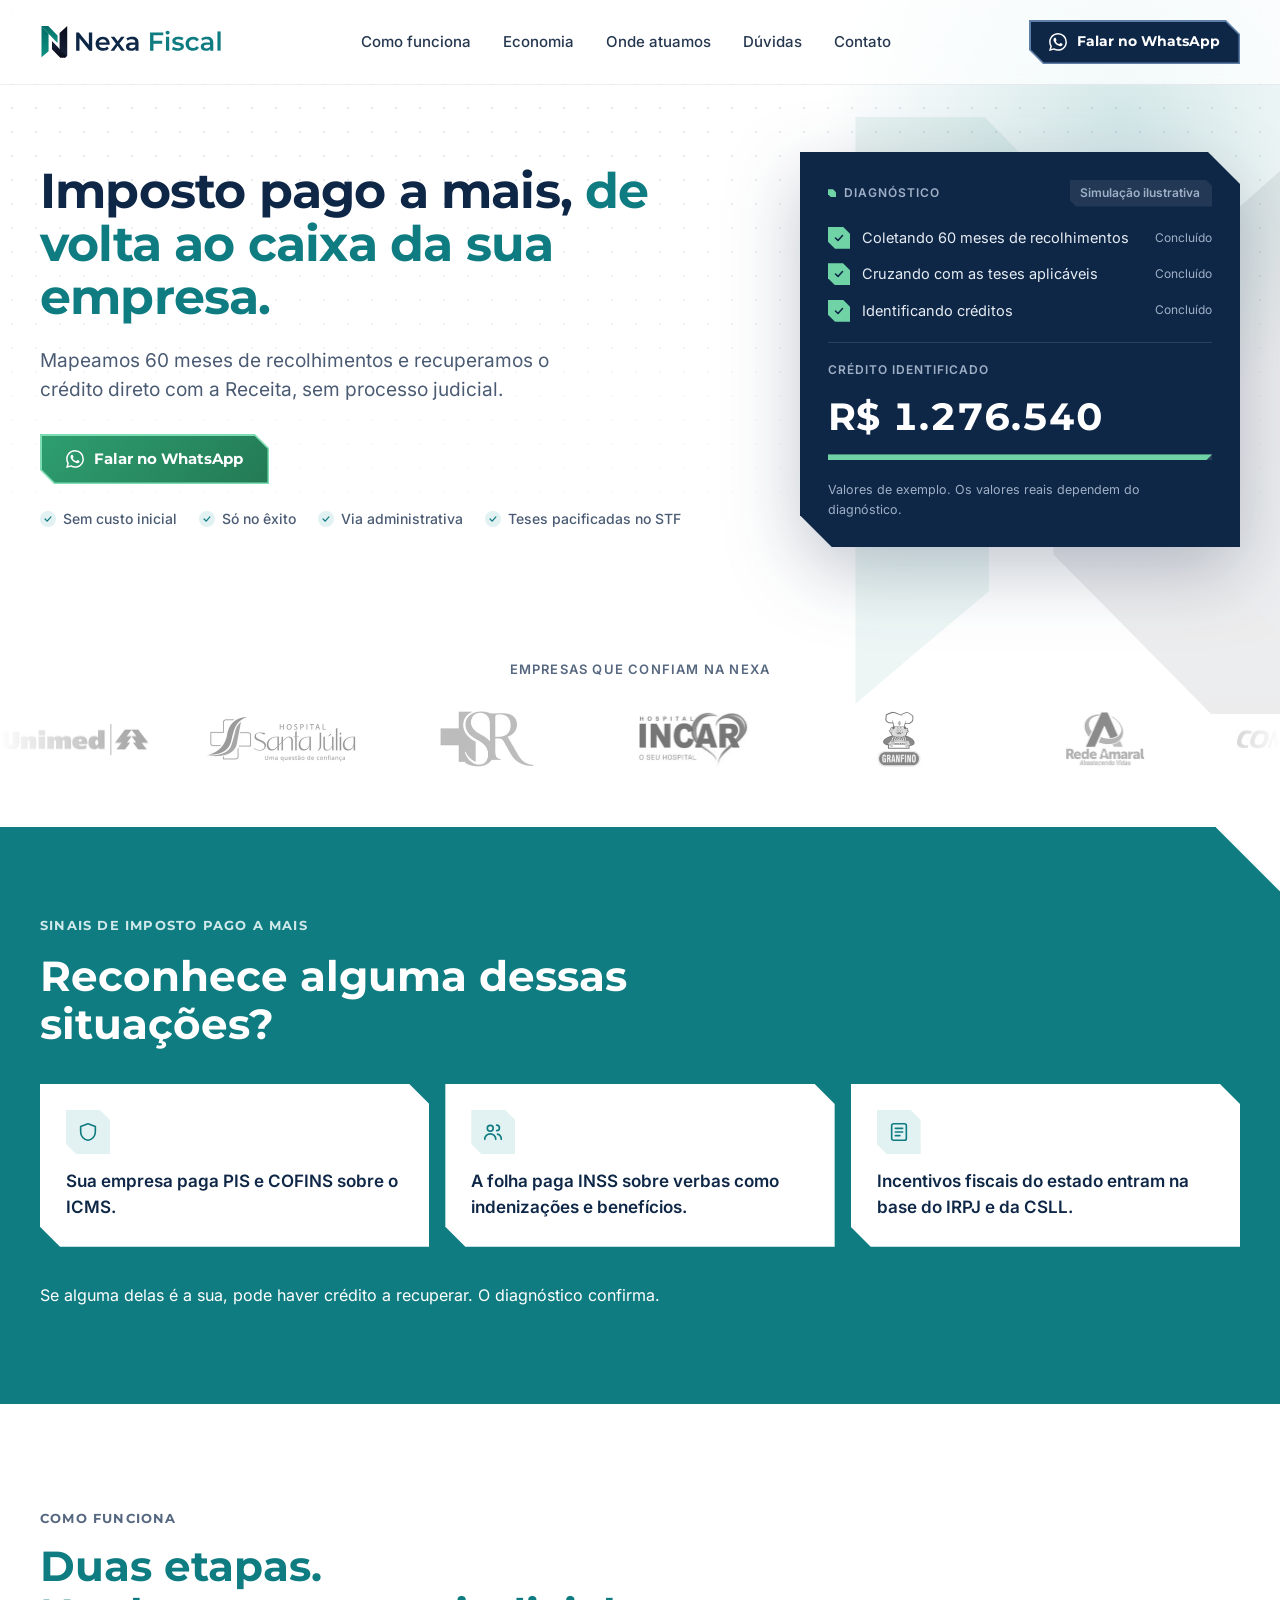
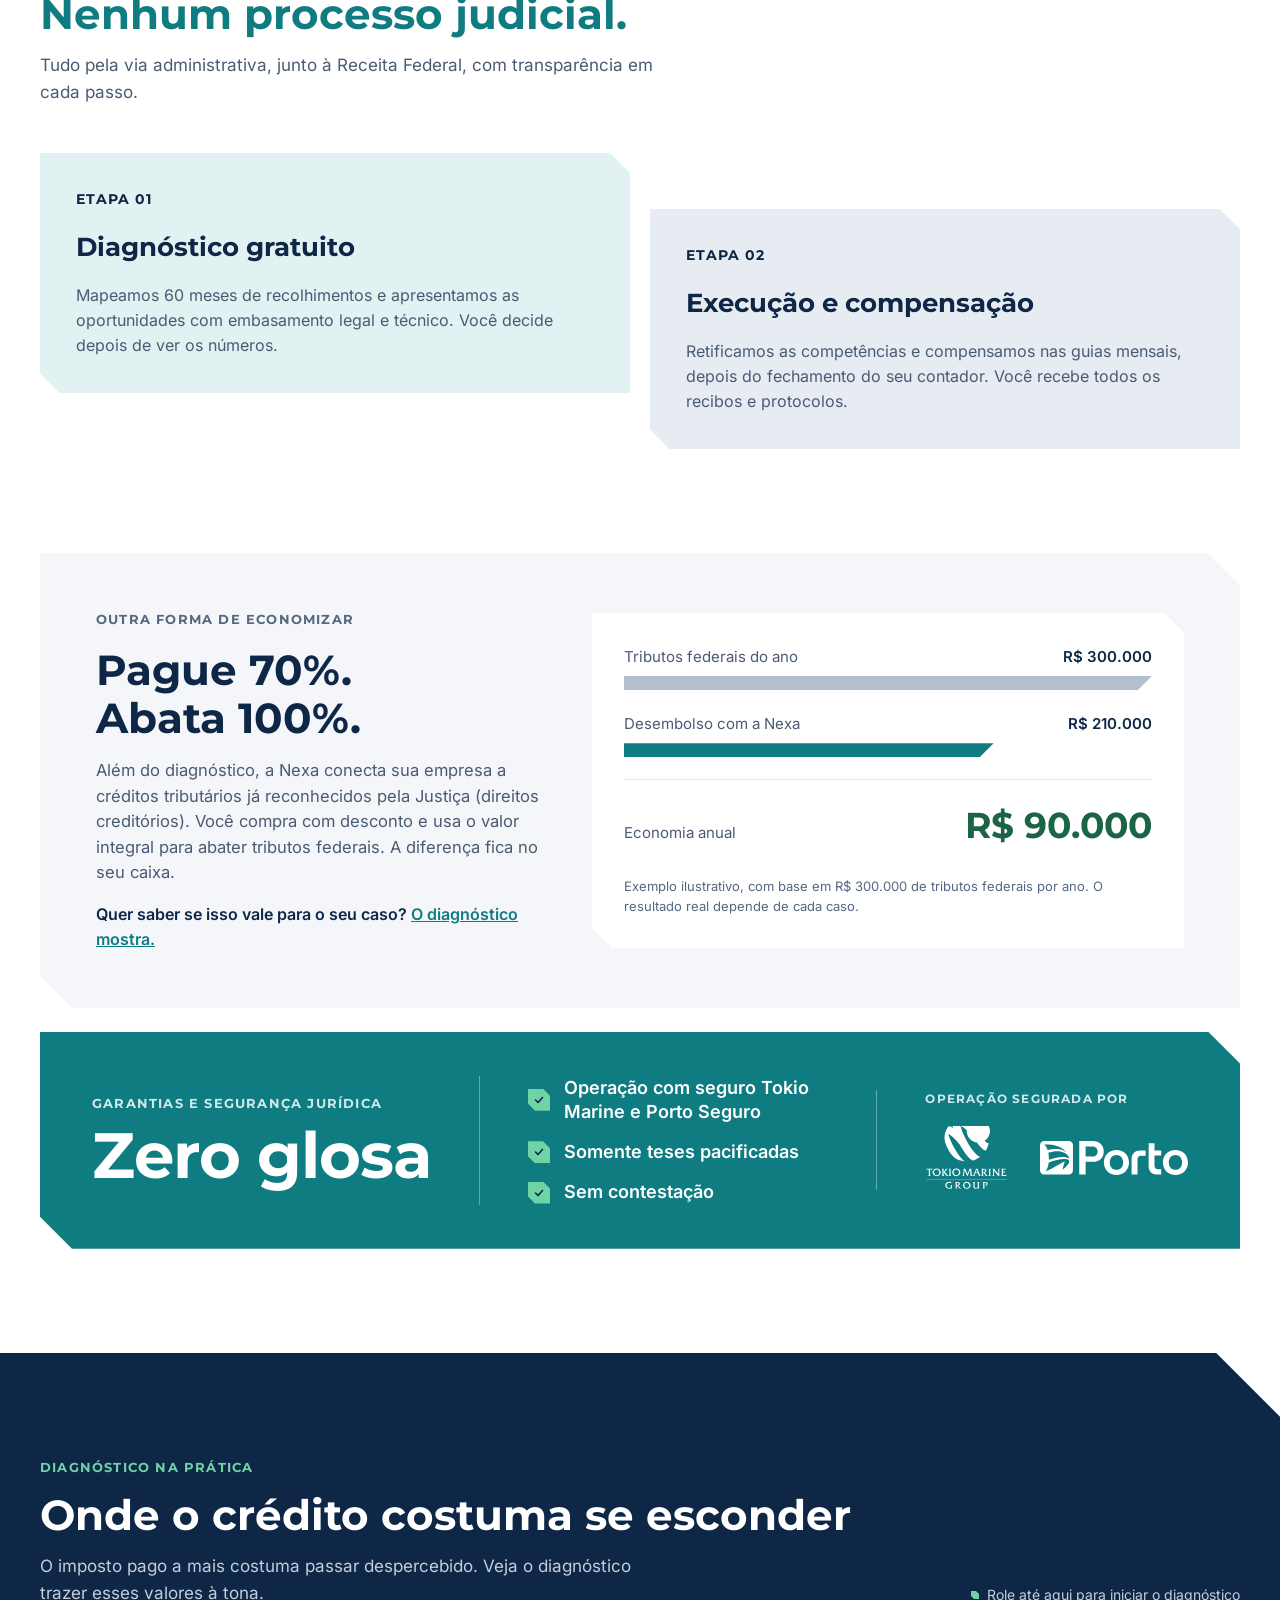
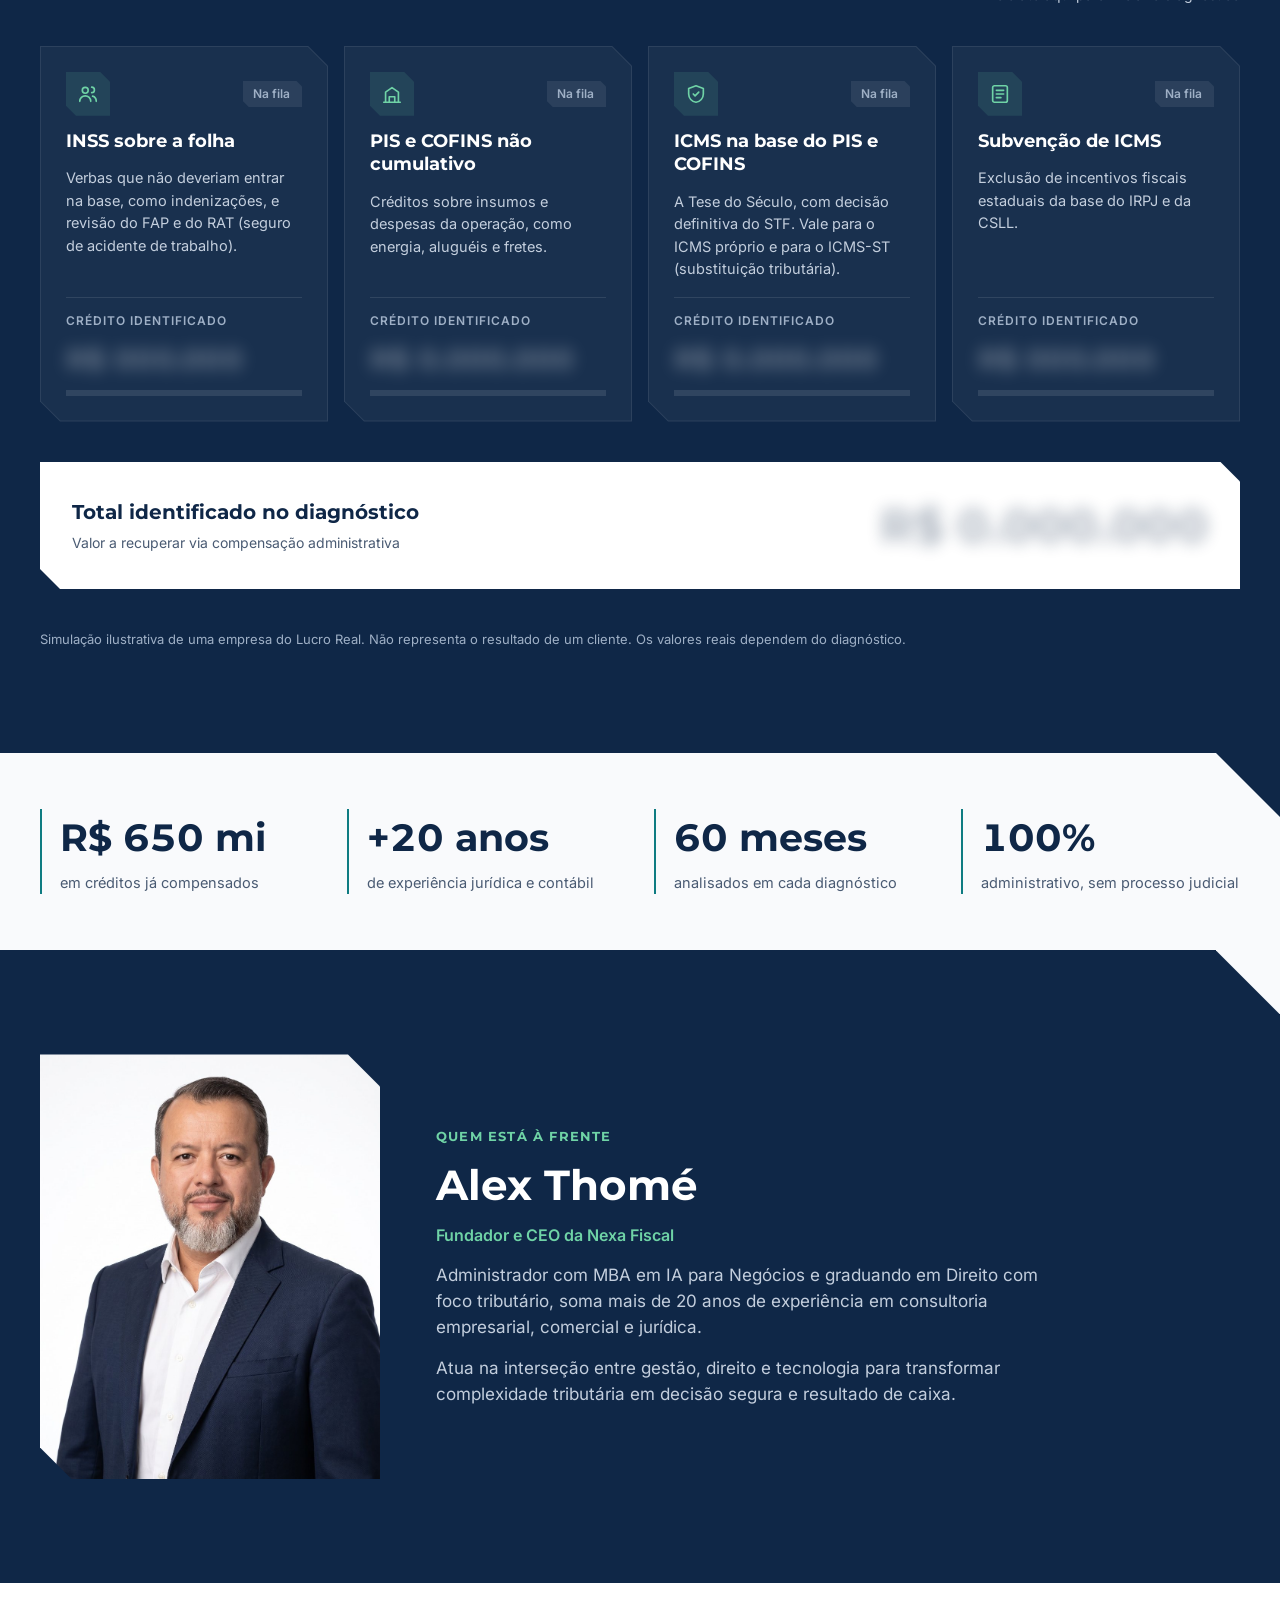
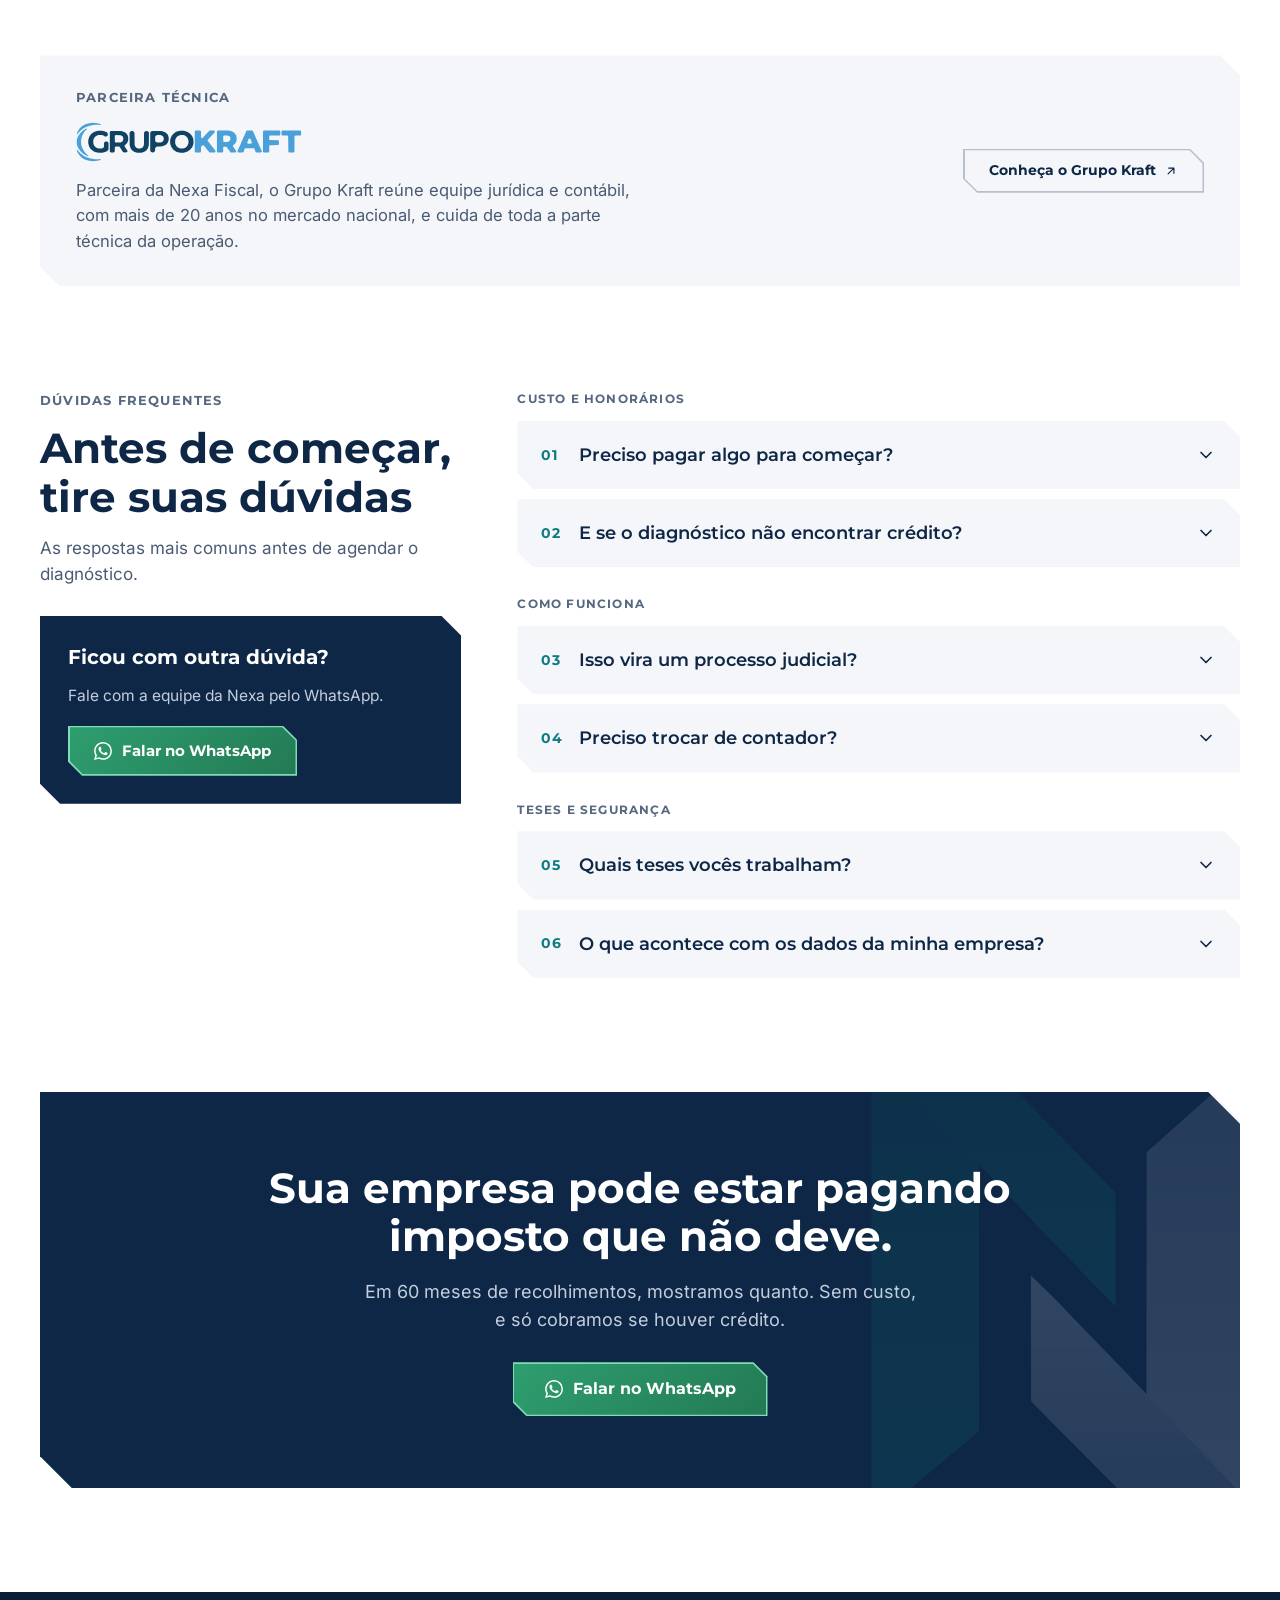
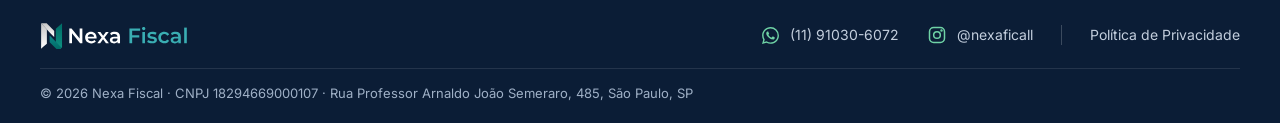
==== commit a13fcd77: "Performance: fontes locais, dimensões nas imagens do carrossel e card do hero sem fade (Lighthouse 1" ====
--- a/index.html
+++ b/index.html
@@ -18,9 +18,8 @@
 <meta property="og:image:width" content="1200">
 <meta property="og:image:height" content="630">
 <meta name="twitter:card" content="summary_large_image">
-<link rel="preconnect" href="https://fonts.googleapis.com">
-<link rel="preconnect" href="https://fonts.gstatic.com" crossorigin>
-<link href="https://fonts.googleapis.com/css2?family=Inter:wght@400;500;600&amp;family=Montserrat:wght@600;700&amp;display=swap" rel="stylesheet">
+<link rel="preload" href="/fonts/inter-400-500-600.woff2" as="font" type="font/woff2" crossorigin>
+<link rel="preload" href="/fonts/montserrat-600-700.woff2" as="font" type="font/woff2" crossorigin>
 <link rel="stylesheet" href="/styles.css">
 <script type="application/ld+json">
 {"@context":"https://schema.org","@type":"ProfessionalService","name":"Nexa Fiscal","url":"https://nexafiscal.com/","logo":"https://nexafiscal.com/img/nexa-logo.svg","telephone":"+55 11 91030-6072","email":"contato@nexafiscal.com","taxID":"18.294.669/0001-07","sameAs":["https://instagram.com/nexaficall"],"address":{"@type":"PostalAddress","streetAddress":"Rua Professor Arnaldo João Semeraro, 485","addressLocality":"São Paulo","addressRegion":"SP","addressCountry":"BR"}}
@@ -87,24 +86,24 @@
 
 <p style="text-align: center; font-size: 13px; font-weight: 600; letter-spacing: 1.2px; text-transform: uppercase; color: #566780;">EMPRESAS QUE CONFIAM NA NEXA</p><div class="nb-marquee">
 <div class="nb-track" id="nb-track">
-<div class="nb-logo"><img src="/img/logos/unimed.webp" alt="Unimed" loading="lazy"></div>
-<div class="nb-logo"><img src="/img/logos/hospital-santa-julia.webp" alt="Hospital Santa Júlia" loading="lazy"></div>
-<div class="nb-logo"><img src="/img/logos/sr.webp" alt="SR" loading="lazy"></div>
-<div class="nb-logo"><img src="/img/logos/hospital-incar.webp" alt="Hospital Incar" loading="lazy"></div>
-<div class="nb-logo"><img src="/img/logos/granfino.webp" alt="Granfino" loading="lazy"></div>
-<div class="nb-logo"><img src="/img/logos/rede-amaral.webp" alt="Rede Amaral" loading="lazy"></div>
-<div class="nb-logo"><img src="/img/logos/compactor.webp" alt="Compactor" loading="lazy"></div>
-<div class="nb-logo"><img src="/img/logos/okker-alimentos.webp" alt="Okker Alimentos" loading="lazy"></div>
-<div class="nb-logo"><img src="/img/logos/prontu-alimentos.webp" alt="Prontu Alimentos" loading="lazy"></div>
-<div class="nb-logo"><img src="/img/logos/agropecas.webp" alt="Agropeças" loading="lazy"></div>
-<div class="nb-logo"><img src="/img/logos/avistao.webp" alt="Avistão" loading="lazy"></div>
-<div class="nb-logo"><img src="/img/logos/nova.webp" alt="Nova" loading="lazy"></div>
-<div class="nb-logo"><img src="/img/logos/parraxaxa.webp" alt="Parraxaxá" loading="lazy"></div>
-<div class="nb-logo"><img src="/img/logos/vilarejo.webp" alt="Vilarejo" loading="lazy"></div>
-<div class="nb-logo"><img src="/img/logos/reauto.webp" alt="Reauto" loading="lazy"></div>
-<div class="nb-logo"><img src="/img/logos/multipostos.webp" alt="Multipostos" loading="lazy"></div>
-<div class="nb-logo"><img src="/img/logos/grupo-automax.webp" alt="Grupo Automax" loading="lazy"></div>
-<div class="nb-logo"><img src="/img/logos/geldbach.webp" alt="Geldbach" loading="lazy"></div>
+<div class="nb-logo"><img src="/img/logos/unimed.webp" width="300" height="71" alt="Unimed" loading="lazy"></div>
+<div class="nb-logo"><img src="/img/logos/hospital-santa-julia.webp" width="300" height="94" alt="Hospital Santa Júlia" loading="lazy"></div>
+<div class="nb-logo"><img src="/img/logos/sr.webp" width="187" height="112" alt="SR" loading="lazy"></div>
+<div class="nb-logo"><img src="/img/logos/hospital-incar.webp" width="225" height="112" alt="Hospital Incar" loading="lazy"></div>
+<div class="nb-logo"><img src="/img/logos/granfino.webp" width="88" height="112" alt="Granfino" loading="lazy"></div>
+<div class="nb-logo"><img src="/img/logos/rede-amaral.webp" width="161" height="112" alt="Rede Amaral" loading="lazy"></div>
+<div class="nb-logo"><img src="/img/logos/compactor.webp" width="300" height="40" alt="Compactor" loading="lazy"></div>
+<div class="nb-logo"><img src="/img/logos/okker-alimentos.webp" width="300" height="92" alt="Okker Alimentos" loading="lazy"></div>
+<div class="nb-logo"><img src="/img/logos/prontu-alimentos.webp" width="161" height="91" alt="Prontu Alimentos" loading="lazy"></div>
+<div class="nb-logo"><img src="/img/logos/agropecas.webp" width="207" height="112" alt="Agropeças" loading="lazy"></div>
+<div class="nb-logo"><img src="/img/logos/avistao.webp" width="300" height="74" alt="Avistão" loading="lazy"></div>
+<div class="nb-logo"><img src="/img/logos/nova.webp" width="300" height="50" alt="Nova" loading="lazy"></div>
+<div class="nb-logo"><img src="/img/logos/parraxaxa.webp" width="178" height="112" alt="Parraxaxá" loading="lazy"></div>
+<div class="nb-logo"><img src="/img/logos/vilarejo.webp" width="195" height="112" alt="Vilarejo" loading="lazy"></div>
+<div class="nb-logo"><img src="/img/logos/reauto.webp" width="121" height="112" alt="Reauto" loading="lazy"></div>
+<div class="nb-logo"><img src="/img/logos/multipostos.webp" width="297" height="111" alt="Multipostos" loading="lazy"></div>
+<div class="nb-logo"><img src="/img/logos/grupo-automax.webp" width="129" height="112" alt="Grupo Automax" loading="lazy"></div>
+<div class="nb-logo"><img src="/img/logos/geldbach.webp" width="153" height="112" alt="Geldbach" loading="lazy"></div>
 </div>
 </div>
 </div>
--- a/styles.css
+++ b/styles.css
@@ -1,3 +1,5 @@
+@font-face{font-family:'Inter';font-style:normal;font-weight:400 600;font-display:swap;src:url(/fonts/inter-400-500-600.woff2) format('woff2');unicode-range:U+0000-00FF, U+0131, U+0152-0153, U+02BB-02BC, U+02C6, U+02DA, U+02DC, U+0304, U+0308, U+0329, U+2000-206F, U+20AC, U+2122, U+2191, U+2193, U+2212, U+2215, U+FEFF, U+FFFD}
+@font-face{font-family:'Montserrat';font-style:normal;font-weight:600 700;font-display:swap;src:url(/fonts/montserrat-600-700.woff2) format('woff2');unicode-range:U+0000-00FF, U+0131, U+0152-0153, U+02BB-02BC, U+02C6, U+02DA, U+02DC, U+0304, U+0308, U+0329, U+2000-206F, U+20AC, U+2122, U+2191, U+2193, U+2212, U+2215, U+FEFF, U+FFFD}
 html{scroll-behavior:auto}
 @media (prefers-reduced-motion:no-preference){html{scroll-behavior:smooth}}
 body{margin:0;background:#FFFFFF}
@@ -76,10 +78,12 @@
 #nb-topo::after{content:"";position:absolute;z-index:0;width:640px;height:640px;right:-160px;top:-200px;border-radius:50%;background:radial-gradient(circle,rgba(15,124,130,.18),transparent 65%);pointer-events:none}
 #nb-dor h2,#nb-dor>div>p{color:#FFFFFF !important}
 #nb-dor .nb-dcard{background:#FFFFFF}
-.nb-rise,.nb-rise2,.nb-rise3,.nb-hero-card{animation:nbrise .7s ease both}
+.nb-rise,.nb-rise2,.nb-rise3{animation:nbrise .7s ease both}
+.nb-hero-card{animation:nbrise2 .7s ease both}
 .nb-rise2{animation-delay:.1s}
 .nb-rise3{animation-delay:.2s}
-.nb-hero-card{animation-delay:.3s}
+.nb-hero-card{animation-delay:0s}
+@keyframes nbrise2{from{transform:translate(-14px,14px)}to{transform:none}}
 @keyframes nbrise{from{opacity:0;transform:translate(-14px,14px)}to{opacity:1;transform:none}}
 .nb-pill{display:inline-flex;align-items:center;gap:7px;padding:4px 0;margin-right:14px;background:transparent;font-size:14px;font-weight:500;color:#4A5B73}
 .nb-pill svg{flex:none;width:16px;height:16px;padding:3px;box-sizing:border-box;background:#E2F1F2;border-radius:50%}
@@ -136,7 +140,7 @@
 .nb-h2{font-size:30px !important}
 .nb-sec{padding-top:56px !important;padding-bottom:56px !important}
 #nb-contato{padding-top:0 !important}
-#nb-contato>div{padding:0 16px !important}
+#nb-contato>div{padding:0 24px !important}
 .nb-total{flex-direction:column !important;align-items:flex-start !important}
 .nb-total-val{font-size:32px !important}
 .nb-total{padding:24px 20px !important}
@@ -203,6 +207,7 @@
 .nb-gseg img[alt="Porto"]{height:26px !important}
 .nb-cta-box a.nb-btn{width:100%}
 .nb-foot>div{padding:28px 20px 20px !important}
+.nb-foot ul+a{padding-left:0;border-left:0}
 .pv-h1{font-size:30px !important}
 .pv-wm{height:280px;right:-80px;top:110px}
 .pv-wrap{padding:40px 20px 56px !important}
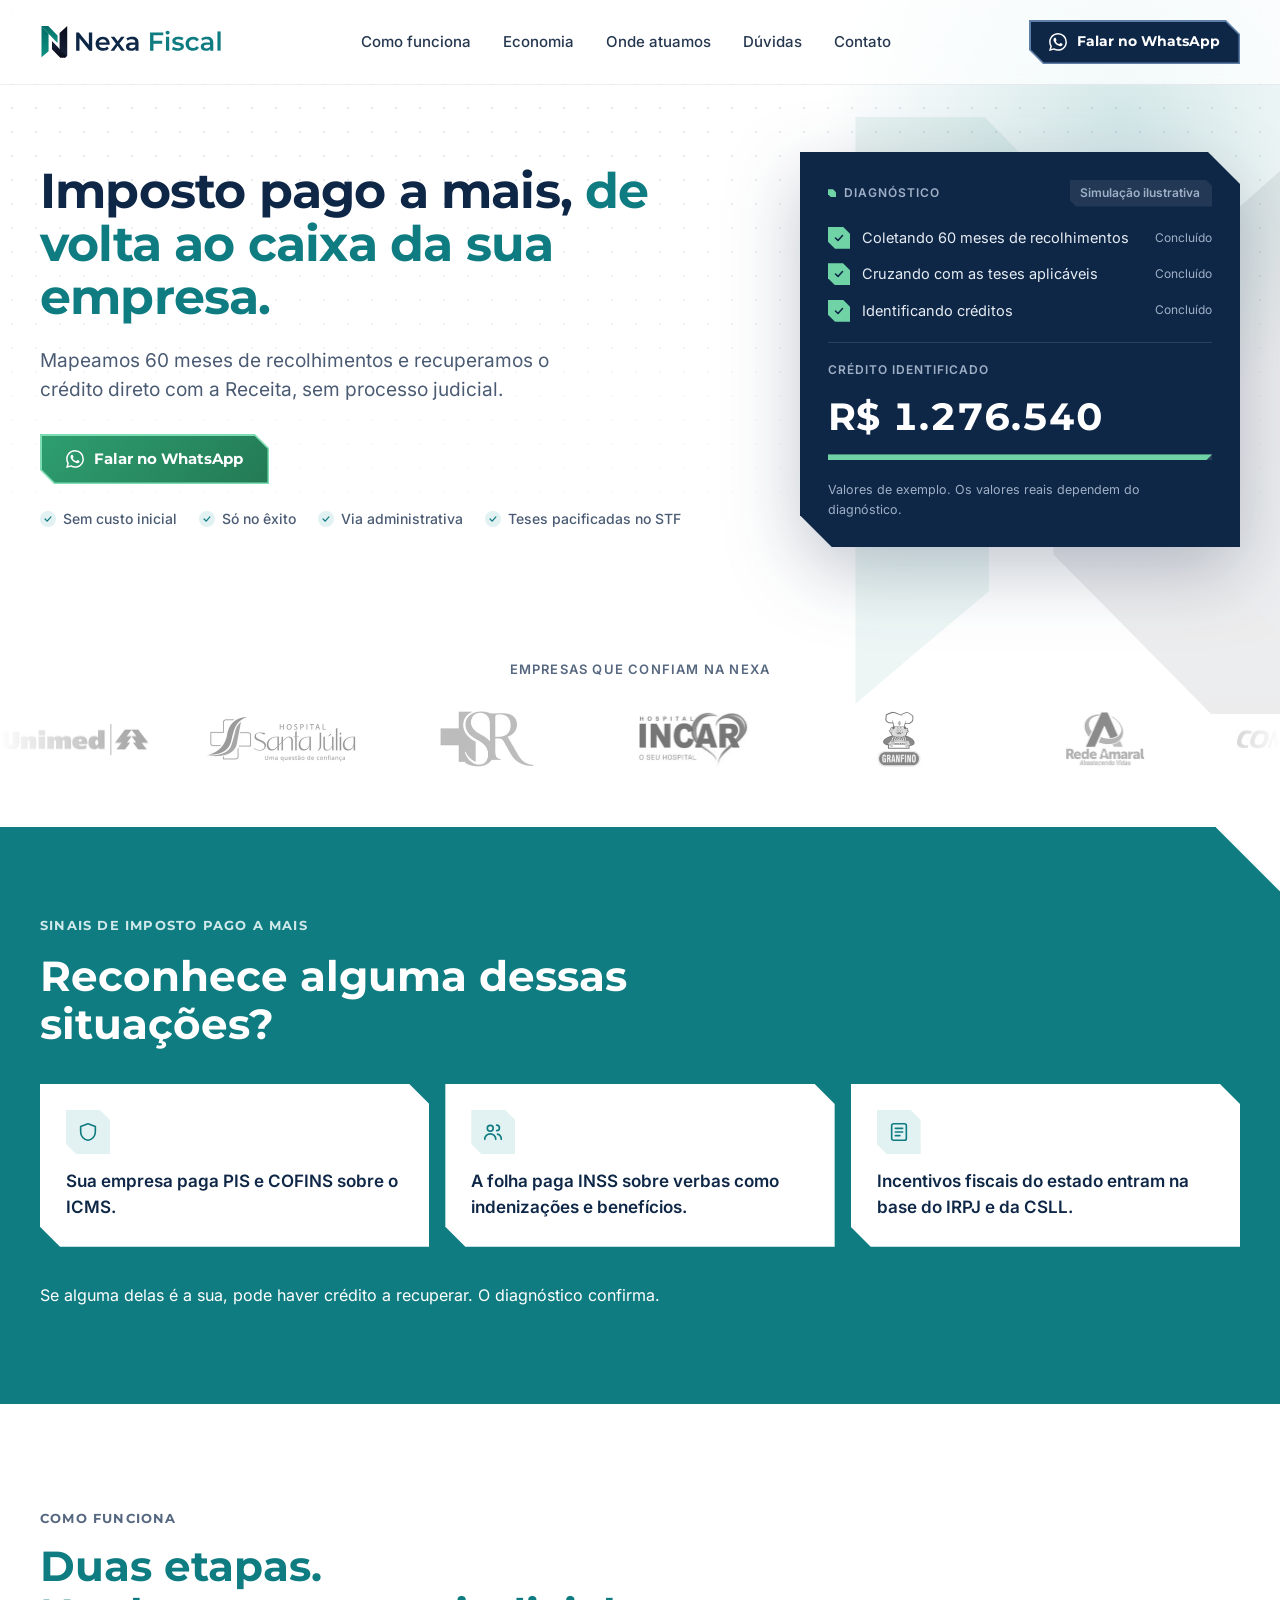
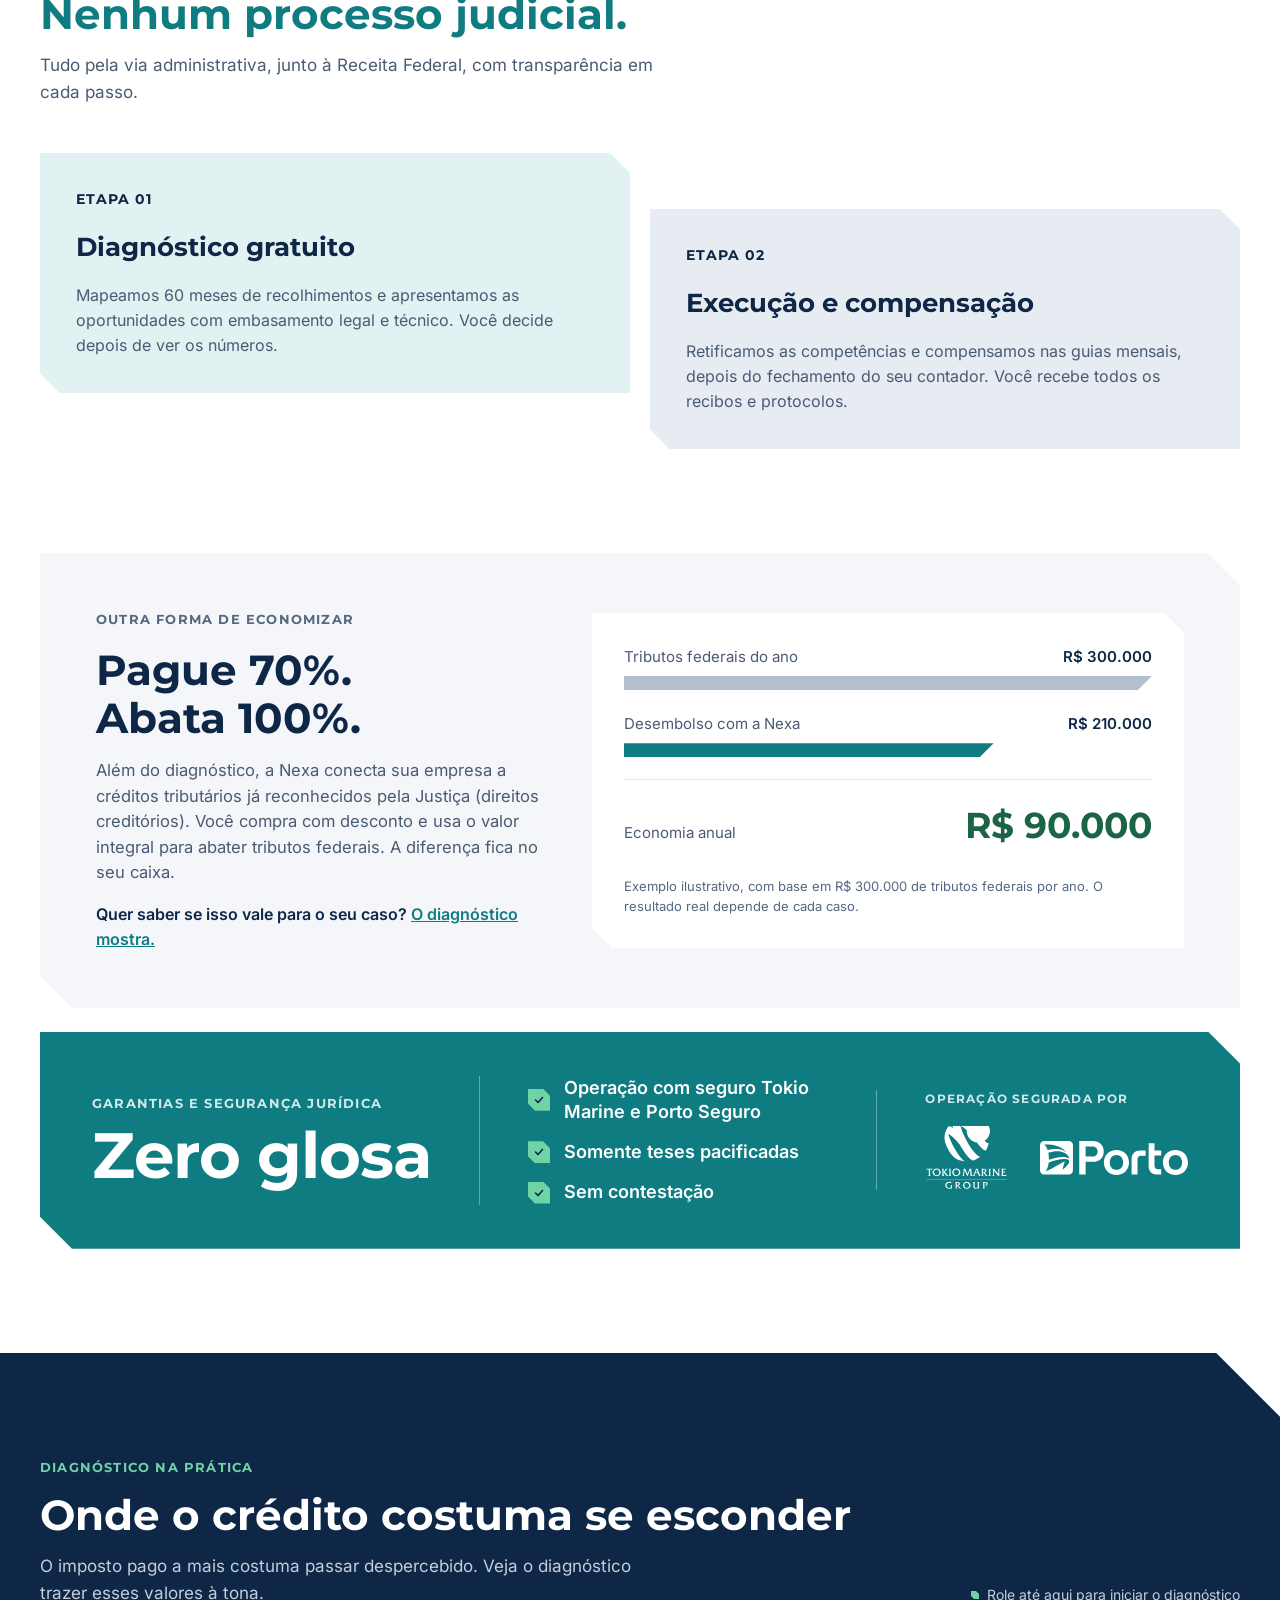
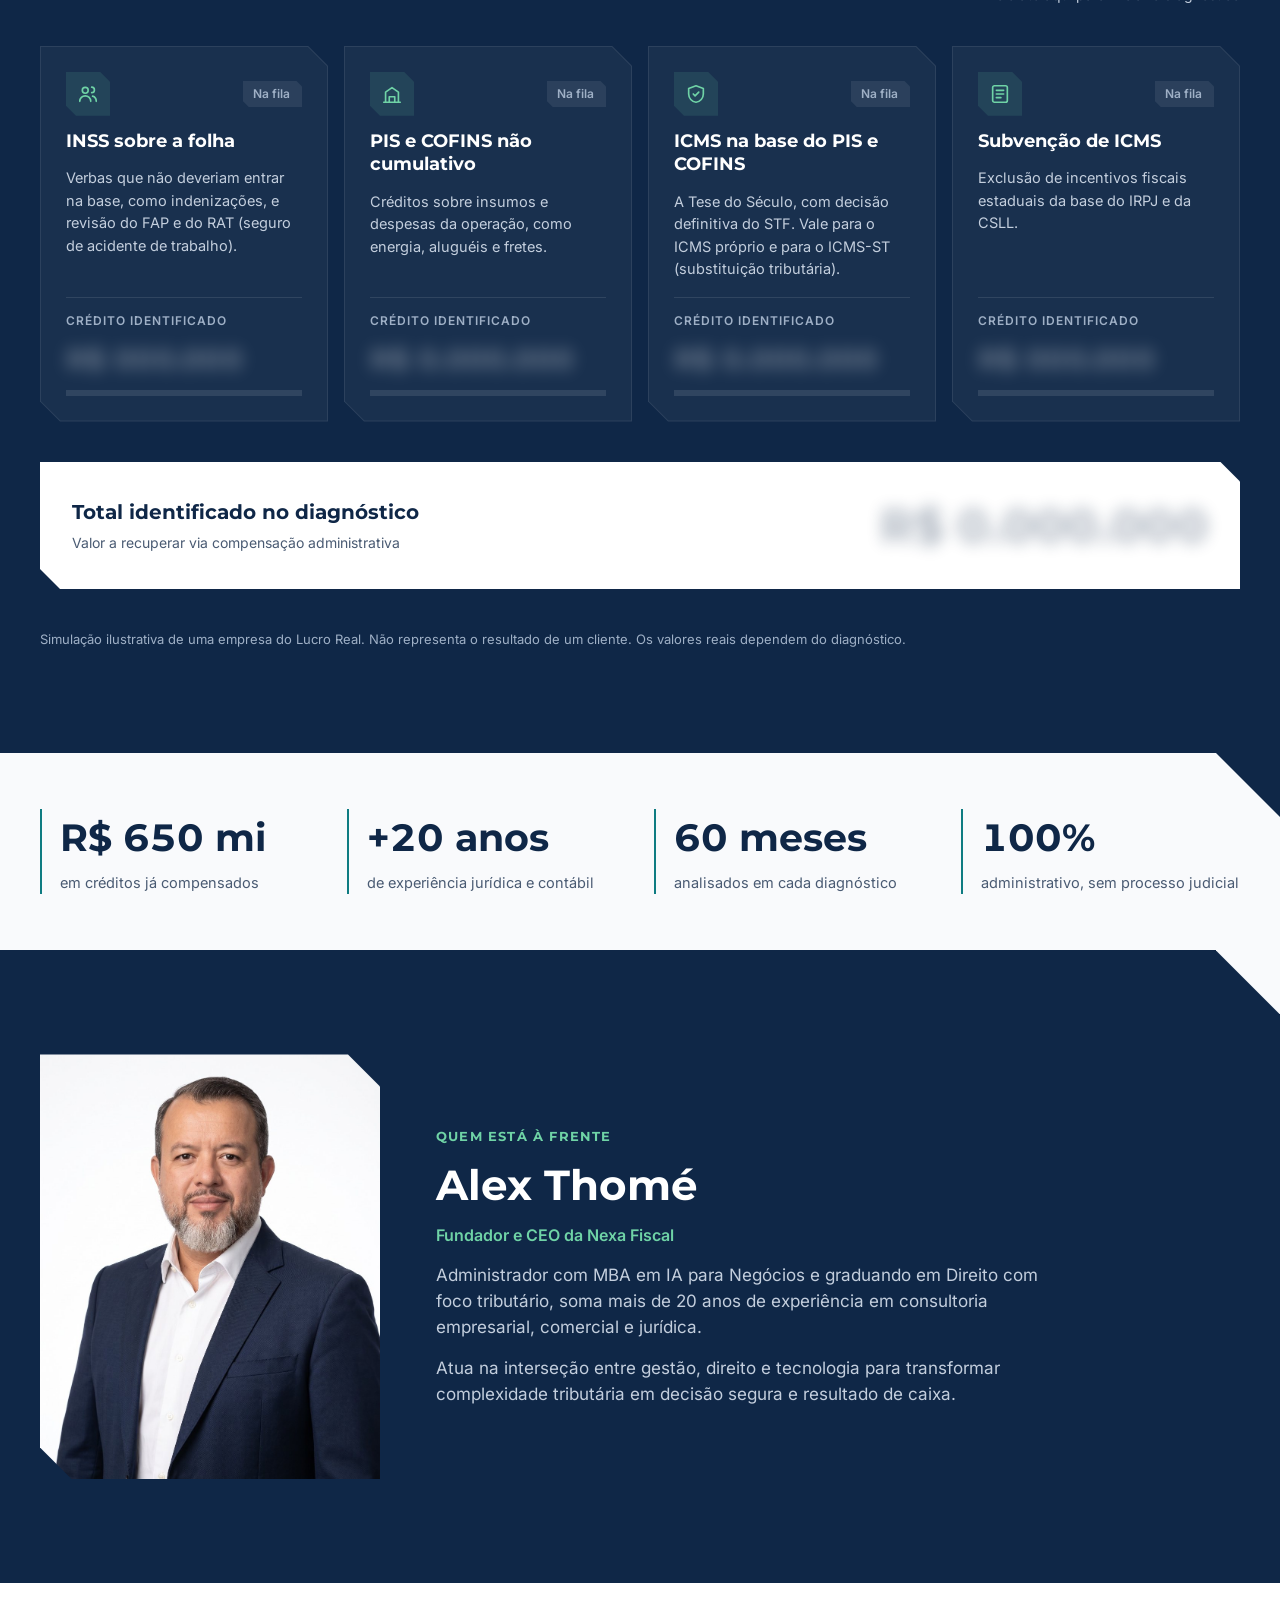
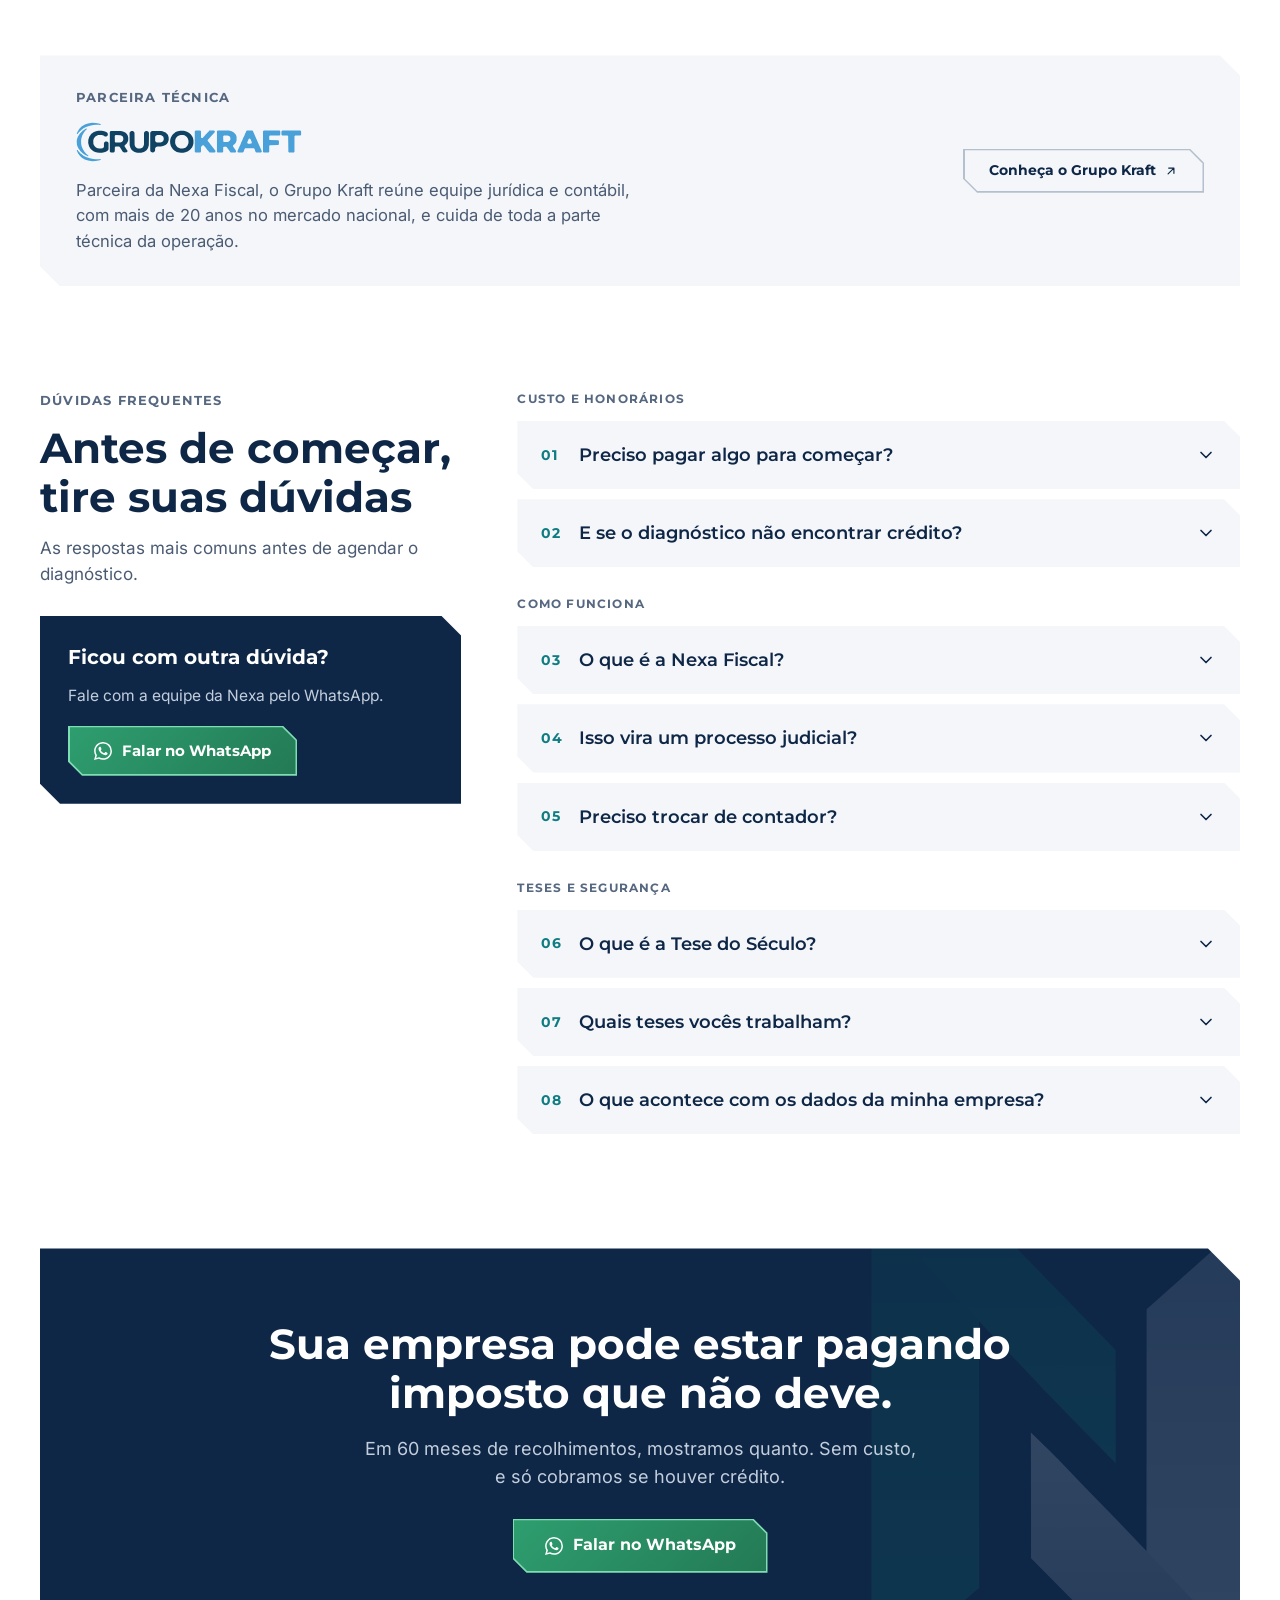
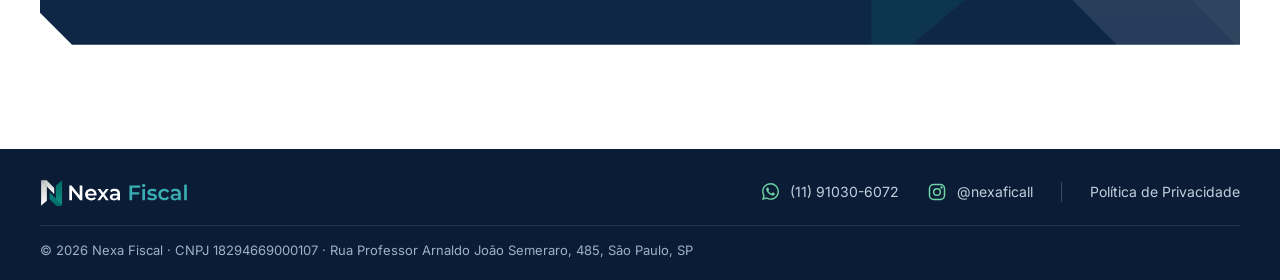
==== commit a27c4456: "SEO/AEO/GEO: JSON-LD completo (@graph), FAQ ampliado, llms.txt, robots para crawlers de IA, sitemap " ====
--- a/index.html
+++ b/index.html
@@ -6,6 +6,11 @@
 <title>Nexa Fiscal | Recupere imposto pago a mais, sem processo judicial</title>
 <meta name="description" content="Mapeamos 60 meses de recolhimentos e recuperamos o crédito tributário direto com a Receita, pela via administrativa. Diagnóstico gratuito e honorários só no êxito.">
 <link rel="canonical" href="https://nexafiscal.com/">
+<link rel="alternate" hreflang="pt-BR" href="https://nexafiscal.com/">
+<link rel="alternate" hreflang="x-default" href="https://nexafiscal.com/">
+<meta name="robots" content="index, follow, max-image-preview:large, max-snippet:-1, max-video-preview:-1">
+<meta name="author" content="Nexa Fiscal">
+<link rel="alternate" type="text/plain" href="/llms.txt" title="llms.txt">
 <meta name="theme-color" content="#0F2747">
 <link rel="icon" href="/favicon.svg" type="image/svg+xml">
 <meta property="og:type" content="website">
@@ -17,12 +22,18 @@
 <meta property="og:image" content="https://nexafiscal.com/og-image.png">
 <meta property="og:image:width" content="1200">
 <meta property="og:image:height" content="630">
+<meta property="og:image:type" content="image/png">
+<meta property="og:image:alt" content="Nexa Fiscal: imposto pago a mais, de volta ao caixa da sua empresa">
 <meta name="twitter:card" content="summary_large_image">
+<meta name="twitter:title" content="Nexa Fiscal | Imposto pago a mais, de volta ao caixa da sua empresa">
+<meta name="twitter:description" content="Mapeamos 60 meses de recolhimentos e recuperamos o crédito direto com a Receita, sem processo judicial. Diagnóstico gratuito.">
+<meta name="twitter:image" content="https://nexafiscal.com/og-image.png">
+<meta name="twitter:image:alt" content="Nexa Fiscal: imposto pago a mais, de volta ao caixa da sua empresa">
 <link rel="preload" href="/fonts/inter-400-500-600.woff2" as="font" type="font/woff2" crossorigin>
 <link rel="preload" href="/fonts/montserrat-600-700.woff2" as="font" type="font/woff2" crossorigin>
 <link rel="stylesheet" href="/styles.css">
 <script type="application/ld+json">
-{"@context":"https://schema.org","@type":"ProfessionalService","name":"Nexa Fiscal","url":"https://nexafiscal.com/","logo":"https://nexafiscal.com/img/nexa-logo.svg","telephone":"+55 11 91030-6072","email":"contato@nexafiscal.com","taxID":"18.294.669/0001-07","sameAs":["https://instagram.com/nexaficall"],"address":{"@type":"PostalAddress","streetAddress":"Rua Professor Arnaldo João Semeraro, 485","addressLocality":"São Paulo","addressRegion":"SP","addressCountry":"BR"}}
+{"@context":"https://schema.org","@graph":[{"@type":["ProfessionalService","Organization"],"@id":"https://nexafiscal.com/#organization","name":"Nexa Fiscal","legalName":"Nexa Fiscal","url":"https://nexafiscal.com/","logo":{"@type":"ImageObject","url":"https://nexafiscal.com/img/nexa-logo.svg"},"image":"https://nexafiscal.com/og-image.png","description":"Recuperação de créditos tributários pela via administrativa: mapeamos 60 meses de recolhimentos e recuperamos o imposto pago a mais direto com a Receita Federal, sem processo judicial.","telephone":"+55 11 91030-6072","email":"contato@nexafiscal.com","taxID":"18.294.669/0001-07","vatID":"18.294.669/0001-07","founder":{"@id":"https://nexafiscal.com/#alex-thome"},"areaServed":{"@type":"Country","name":"Brasil"},"inLanguage":"pt-BR","priceRange":"Sem custo inicial; honorários só no êxito","knowsAbout":["Recuperação de créditos tributários","Compensação tributária administrativa","Tese do Século (exclusão do ICMS da base do PIS e da COFINS)","PIS e COFINS não cumulativo","INSS sobre a folha de pagamento","FAP e RAT","Subvenção de ICMS (IRPJ e CSLL)","Direitos creditórios"],"sameAs":["https://instagram.com/nexaficall"],"contactPoint":{"@type":"ContactPoint","contactType":"customer service","telephone":"+55 11 91030-6072","email":"contato@nexafiscal.com","areaServed":"BR","availableLanguage":"pt-BR"},"address":{"@type":"PostalAddress","streetAddress":"Rua Professor Arnaldo João Semeraro, 485","addressLocality":"São Paulo","addressRegion":"SP","addressCountry":"BR"},"makesOffer":{"@id":"https://nexafiscal.com/#servico"}},{"@type":"WebSite","@id":"https://nexafiscal.com/#website","url":"https://nexafiscal.com/","name":"Nexa Fiscal","inLanguage":"pt-BR","publisher":{"@id":"https://nexafiscal.com/#organization"}},{"@type":"WebPage","@id":"https://nexafiscal.com/#webpage","url":"https://nexafiscal.com/","name":"Nexa Fiscal | Recupere imposto pago a mais, sem processo judicial","isPartOf":{"@id":"https://nexafiscal.com/#website"},"about":{"@id":"https://nexafiscal.com/#organization"},"primaryImageOfPage":{"@type":"ImageObject","url":"https://nexafiscal.com/og-image.png","width":1200,"height":630},"inLanguage":"pt-BR","breadcrumb":{"@id":"https://nexafiscal.com/#breadcrumb"}},{"@type":"BreadcrumbList","@id":"https://nexafiscal.com/#breadcrumb","itemListElement":[{"@type":"ListItem","position":1,"name":"Início","item":"https://nexafiscal.com/"}]},{"@type":"Service","@id":"https://nexafiscal.com/#servico","name":"Recuperação de créditos tributários pela via administrativa","serviceType":"Recuperação de créditos tributários","provider":{"@id":"https://nexafiscal.com/#organization"},"areaServed":{"@type":"Country","name":"Brasil"},"description":"Diagnóstico gratuito de 60 meses de recolhimentos, retificação das competências e compensação nas guias mensais, direto com a Receita Federal, sem processo judicial. Honorários só no êxito.","offers":{"@type":"Offer","description":"Diagnóstico gratuito, sem taxa de adesão. Honorários cobrados apenas se houver crédito.","price":"0","priceCurrency":"BRL"},"hasOfferCatalog":{"@type":"OfferCatalog","name":"Onde atuamos","itemListElement":[{"@type":"Offer","itemOffered":{"@type":"Service","name":"INSS sobre a folha","description":"Verbas que não deveriam entrar na base, como indenizações, e revisão do FAP e do RAT."}},{"@type":"Offer","itemOffered":{"@type":"Service","name":"PIS e COFINS não cumulativo","description":"Créditos sobre insumos e despesas da operação, como energia, aluguéis e fretes."}},{"@type":"Offer","itemOffered":{"@type":"Service","name":"ICMS na base do PIS e COFINS (Tese do Século)","description":"Decisão definitiva do STF, válida para o ICMS próprio e para o ICMS-ST."}},{"@type":"Offer","itemOffered":{"@type":"Service","name":"Subvenção de ICMS","description":"Exclusão de incentivos fiscais estaduais da base do IRPJ e da CSLL."}}]}},{"@type":"Person","@id":"https://nexafiscal.com/#alex-thome","name":"Alex Thomé","jobTitle":"Fundador e CEO","image":"https://nexafiscal.com/img/alex-thome.jpg","worksFor":{"@id":"https://nexafiscal.com/#organization"},"description":"Administrador com MBA em IA para Negócios e graduando em Direito com foco tributário, com mais de 20 anos de experiência em consultoria empresarial, comercial e jurídica."},{"@type":"FAQPage","@id":"https://nexafiscal.com/#faq","inLanguage":"pt-BR","isPartOf":{"@id":"https://nexafiscal.com/#webpage"},"mainEntity":[{"@type":"Question","name":"Preciso pagar algo para começar?","acceptedAnswer":{"@type":"Answer","text":"Não. O diagnóstico é gratuito e não há taxa de adesão. Os honorários vêm só depois que o benefício é apurado ou compensado."}},{"@type":"Question","name":"E se o diagnóstico não encontrar crédito?","acceptedAnswer":{"@type":"Answer","text":"Você não paga nada. A remuneração da Nexa é só no êxito, então só cobramos se houver crédito."}},{"@type":"Question","name":"O que é a Nexa Fiscal?","acceptedAnswer":{"@type":"Answer","text":"A Nexa Fiscal é uma empresa de recuperação de créditos tributários. Mapeamos 60 meses de recolhimentos e recuperamos o imposto pago a mais direto com a Receita Federal, pela via administrativa, sem processo judicial. O diagnóstico é gratuito e os honorários são só no êxito. A parte técnica é feita junto ao Grupo Kraft, parceiro com equipe jurídica e contábil."}},{"@type":"Question","name":"Isso vira um processo judicial?","acceptedAnswer":{"@type":"Answer","text":"Não. Tudo é feito pela via administrativa, junto à Receita Federal. Retificamos as competências e compensamos nas guias mensais."}},{"@type":"Question","name":"Preciso trocar de contador?","acceptedAnswer":{"@type":"Answer","text":"Não. Seu contador é o nosso maior aliado e continua cuidando da rotina, sem nenhum trabalho adicional. A Nexa cuida de todo o resto: a compensação é feita depois do fechamento dele, e você recebe todos os recibos e protocolos."}},{"@type":"Question","name":"O que é a Tese do Século?","acceptedAnswer":{"@type":"Answer","text":"É a exclusão do ICMS da base de cálculo do PIS e da COFINS, reconhecida pelo STF (Tema 69, RE 574.706) com decisão definitiva. Vale para o ICMS próprio e para o ICMS-ST (substituição tributária) e pode gerar crédito sobre até 60 meses de recolhimentos."}},{"@type":"Question","name":"Quais teses vocês trabalham?","acceptedAnswer":{"@type":"Answer","text":"Atuamos só em teses com jurisprudência consolidada, como a exclusão do ICMS da base do PIS e da COFINS, com decisão definitiva do STF. As teses de PIS e COFINS não cumulativo valem para empresas do Lucro Real. O diagnóstico mostra quais se aplicam ao seu caso."}},{"@type":"Question","name":"O que acontece com os dados da minha empresa?","acceptedAnswer":{"@type":"Answer","text":"Usamos as informações só para o diagnóstico e para o serviço, e não vendemos dados. O tratamento segue a LGPD. Os detalhes estão na Política de Privacidade."}}]}]}
 </script>
 </head>
 <body>
@@ -362,6 +373,10 @@
 </details>
 <p class="nb-faq-g">Como funciona</p>
 <details>
+<summary>O que é a Nexa Fiscal?<svg aria-hidden="true" width="20" height="20" viewBox="0 0 24 24" fill="none" stroke="#0F2747" stroke-width="2" stroke-linecap="round" stroke-linejoin="round"><path d="m6 9 6 6 6-6"></path></svg></summary>
+<p class="nb-ans">A Nexa Fiscal é uma empresa de recuperação de créditos tributários. Mapeamos 60 meses de recolhimentos e recuperamos o imposto pago a mais direto com a Receita Federal, pela via administrativa, sem processo judicial. O diagnóstico é gratuito e os honorários são só no êxito. A parte técnica é feita junto ao Grupo Kraft, parceiro com equipe jurídica e contábil.</p>
+</details>
+<details>
 <summary>Isso vira um processo judicial?<svg aria-hidden="true" width="20" height="20" viewBox="0 0 24 24" fill="none" stroke="#0F2747" stroke-width="2" stroke-linecap="round" stroke-linejoin="round"><path d="m6 9 6 6 6-6"></path></svg></summary>
 <p class="nb-ans">Não. Tudo é feito pela via administrativa, junto à Receita Federal. Retificamos as competências e compensamos nas guias mensais.</p>
 </details>
@@ -370,6 +385,10 @@
 <p class="nb-ans">Não. Seu contador é o nosso maior aliado e continua cuidando da rotina, sem nenhum trabalho adicional. A Nexa cuida de todo o resto: a compensação é feita depois do fechamento dele, e você recebe todos os recibos e protocolos.</p>
 </details>
 <p class="nb-faq-g">Teses e segurança</p>
+<details>
+<summary>O que é a Tese do Século?<svg aria-hidden="true" width="20" height="20" viewBox="0 0 24 24" fill="none" stroke="#0F2747" stroke-width="2" stroke-linecap="round" stroke-linejoin="round"><path d="m6 9 6 6 6-6"></path></svg></summary>
+<p class="nb-ans">É a exclusão do ICMS da base de cálculo do PIS e da COFINS, reconhecida pelo STF (Tema 69, RE 574.706) com decisão definitiva. Vale para o ICMS próprio e para o ICMS-ST (substituição tributária) e pode gerar crédito sobre até 60 meses de recolhimentos.</p>
+</details>
 <details>
 <summary>Quais teses vocês trabalham?<svg aria-hidden="true" width="20" height="20" viewBox="0 0 24 24" fill="none" stroke="#0F2747" stroke-width="2" stroke-linecap="round" stroke-linejoin="round"><path d="m6 9 6 6 6-6"></path></svg></summary>
 <p class="nb-ans">Atuamos só em teses com jurisprudência consolidada, como a exclusão do ICMS da base do PIS e da COFINS, com decisão definitiva do STF. As teses de PIS e COFINS não cumulativo valem para empresas do Lucro Real. O diagnóstico mostra quais se aplicam ao seu caso.</p>
--- a/styles.css
+++ b/styles.css
@@ -156,8 +156,8 @@
 .nb-cta-box{padding:48px 16px !important}
 .nb-faq summary{font-size:16px}
 .nb-hero-in{gap:36px !important}
-.nb-hero-txt{align-items:center !important;text-align:center !important}
-.nb-hero-btns,.nb-chips{justify-content:center !important}
+.nb-hero-txt{align-items:flex-start !important;text-align:left !important}
+.nb-hero-btns,.nb-chips{justify-content:flex-start !important}
 .nb-hero-wrap{flex:1 1 100% !important;max-width:none !important}
 .nb-hero-val{font-size:30px !important}
 .nb-cdesc{min-height:0 !important}
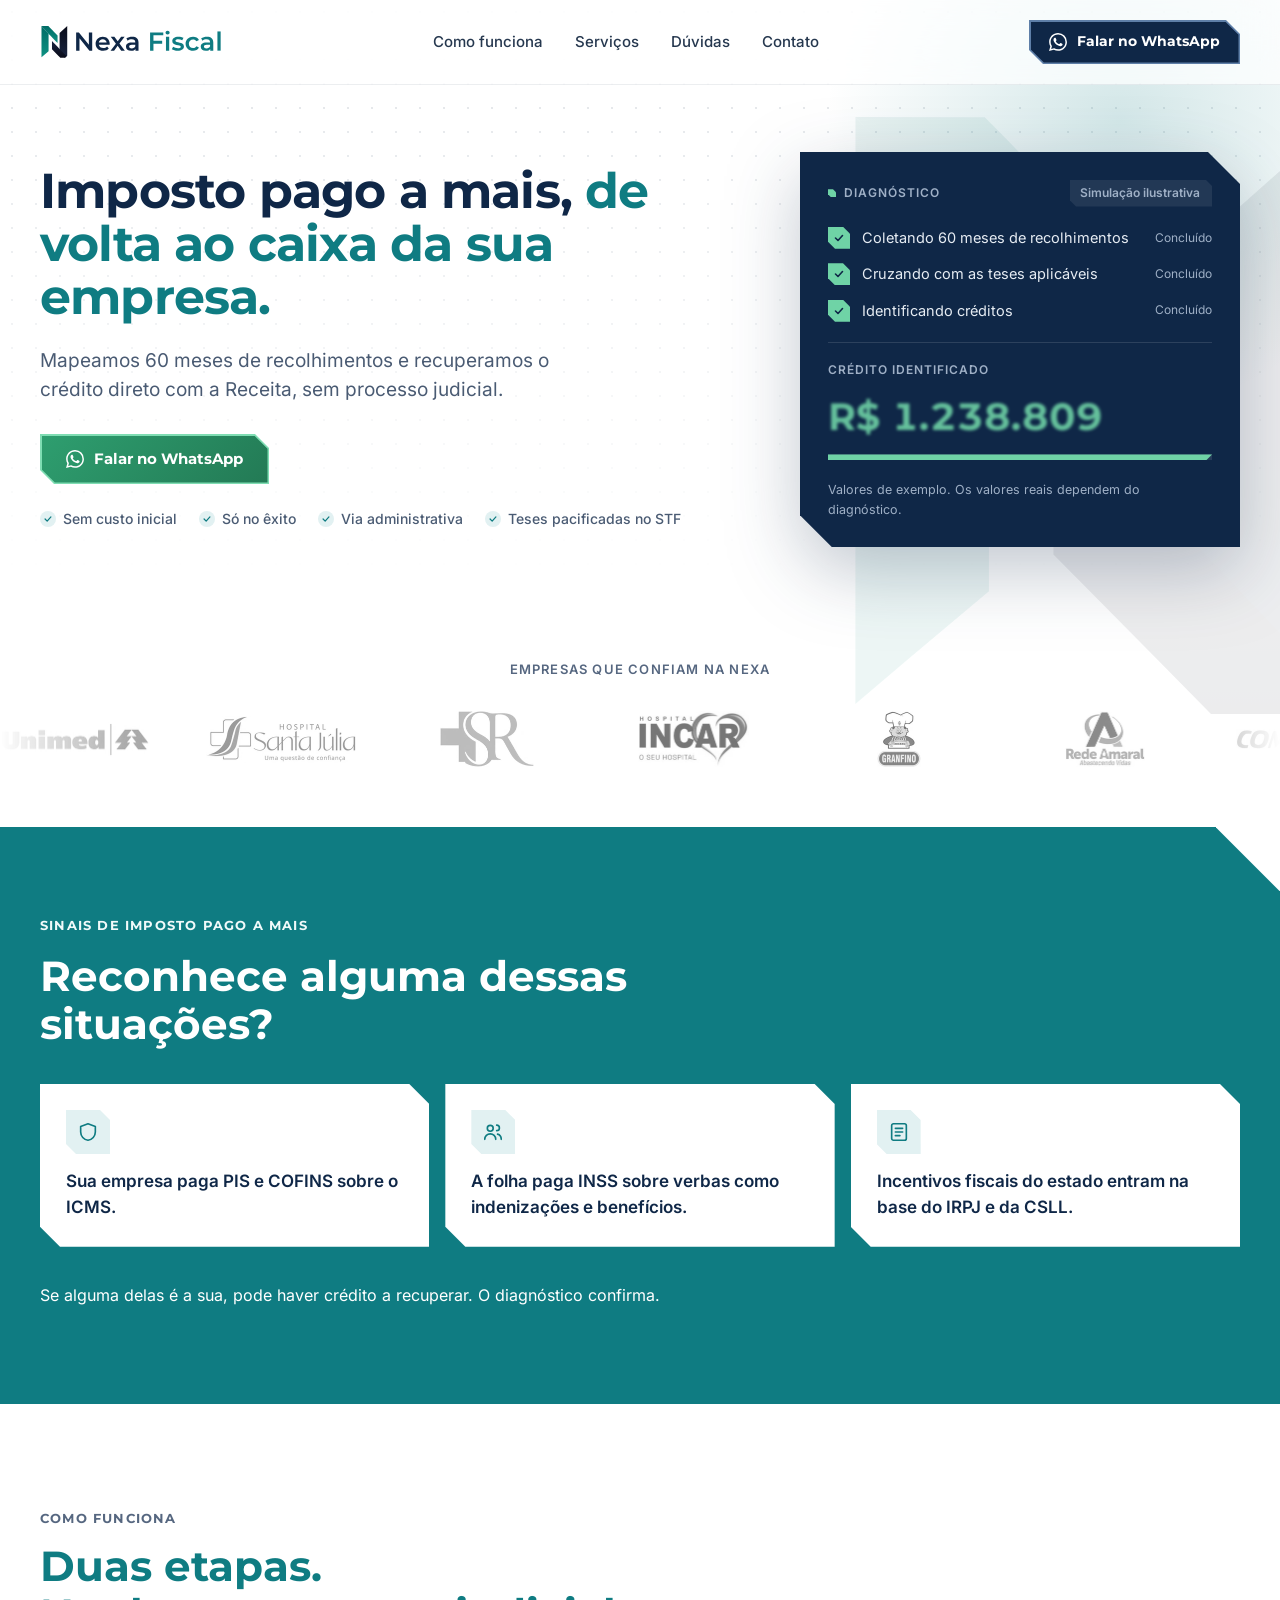
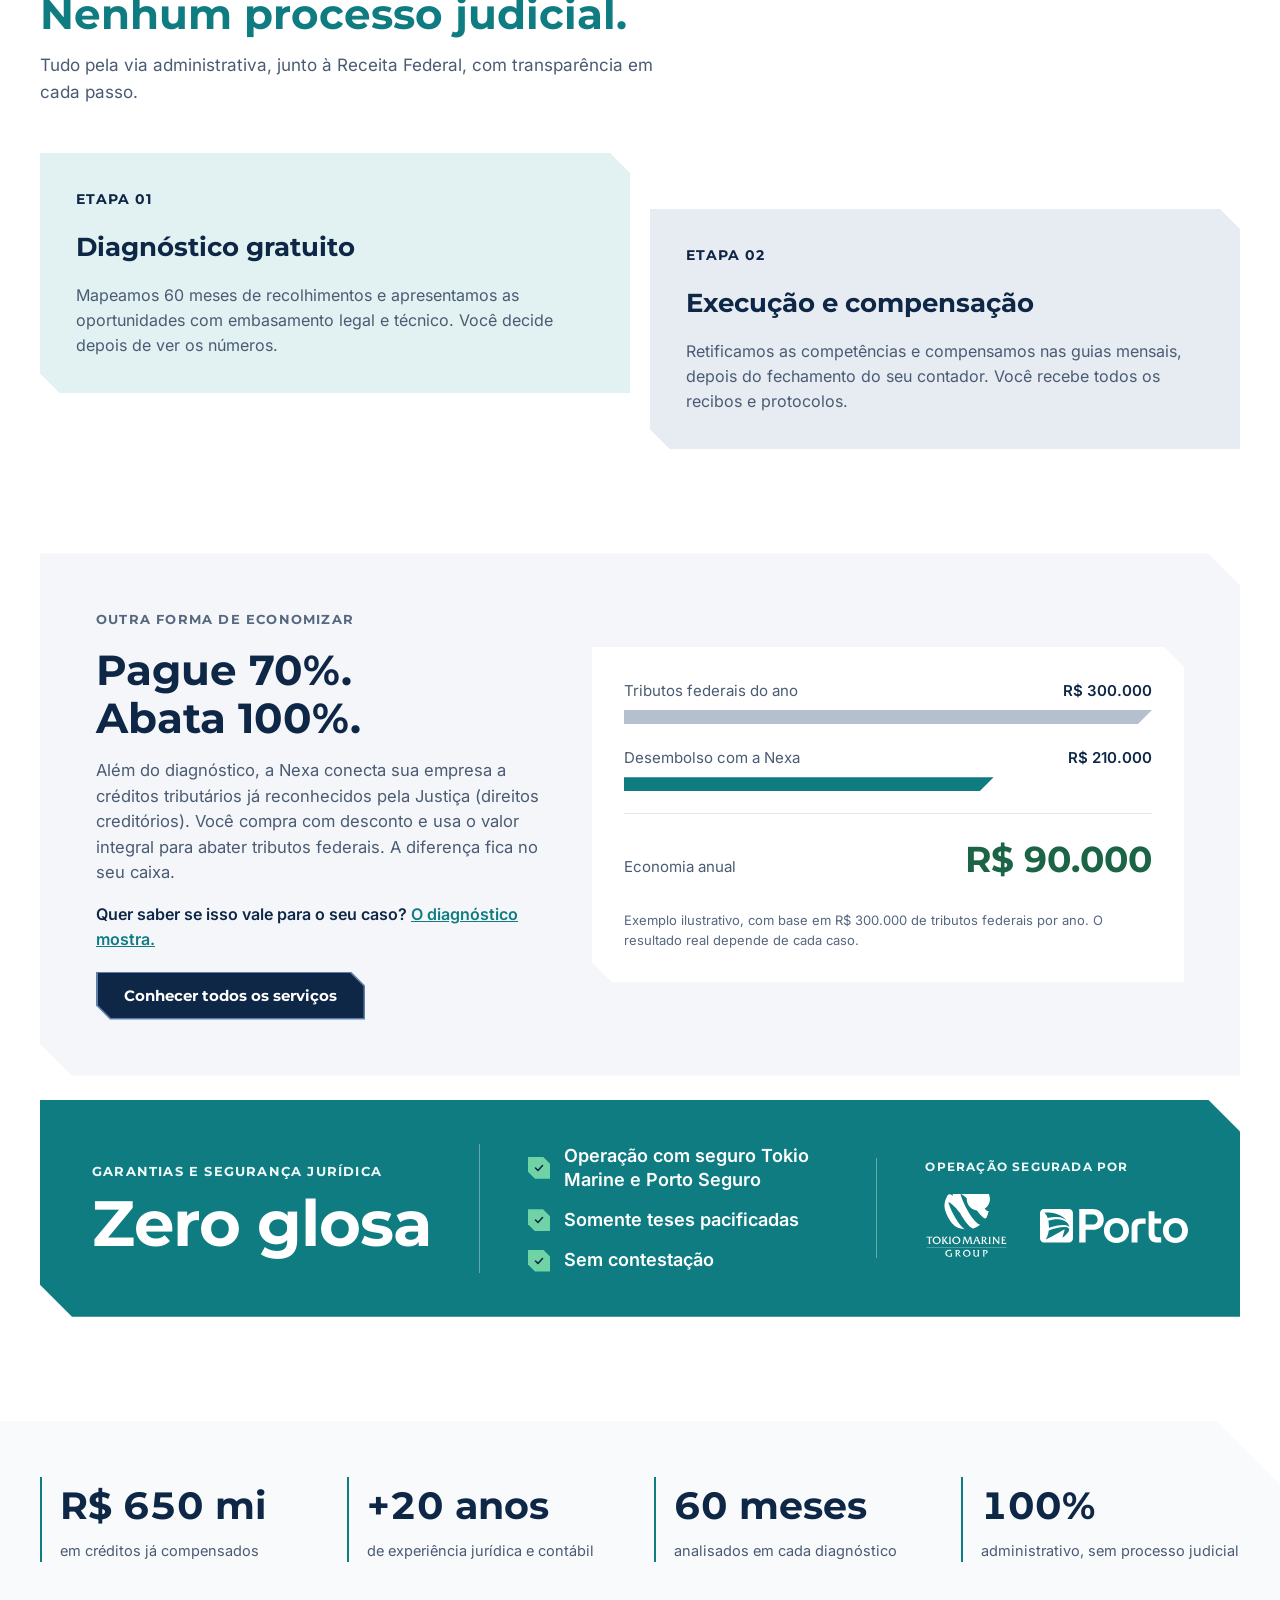
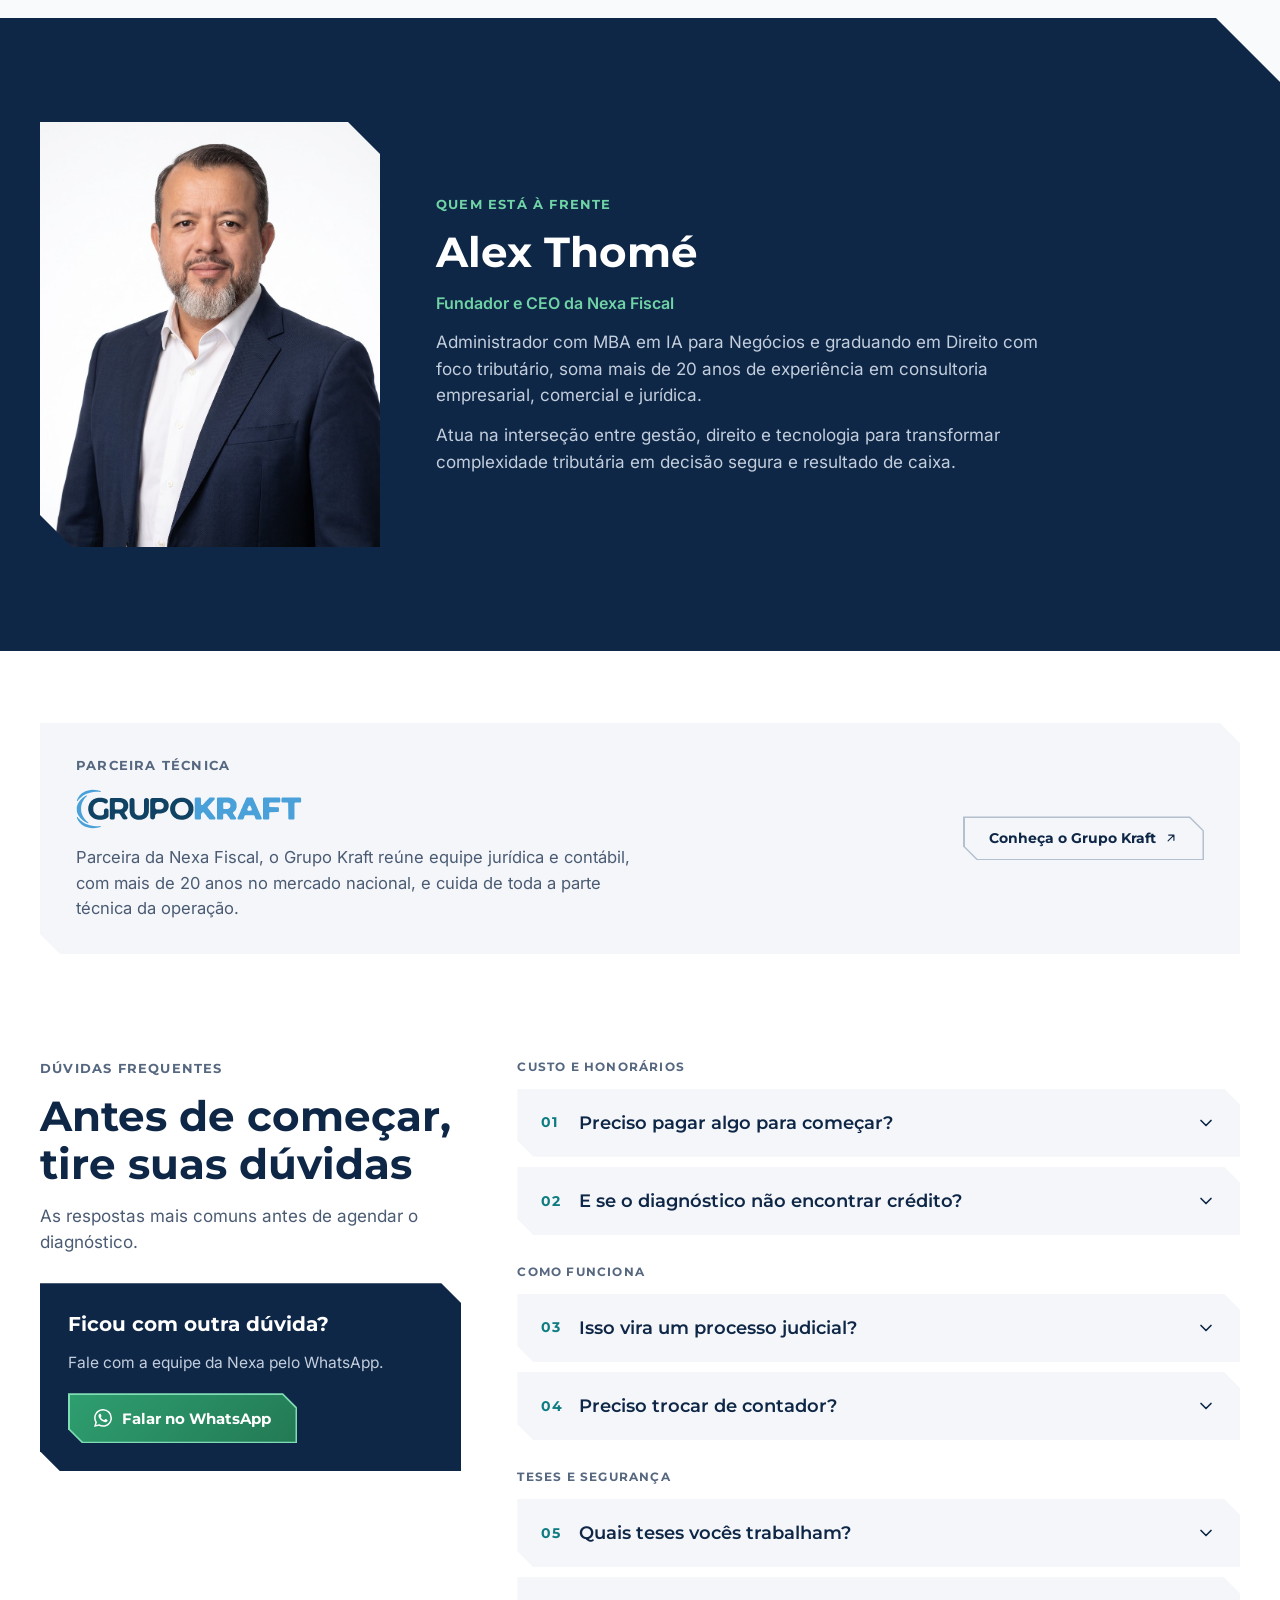
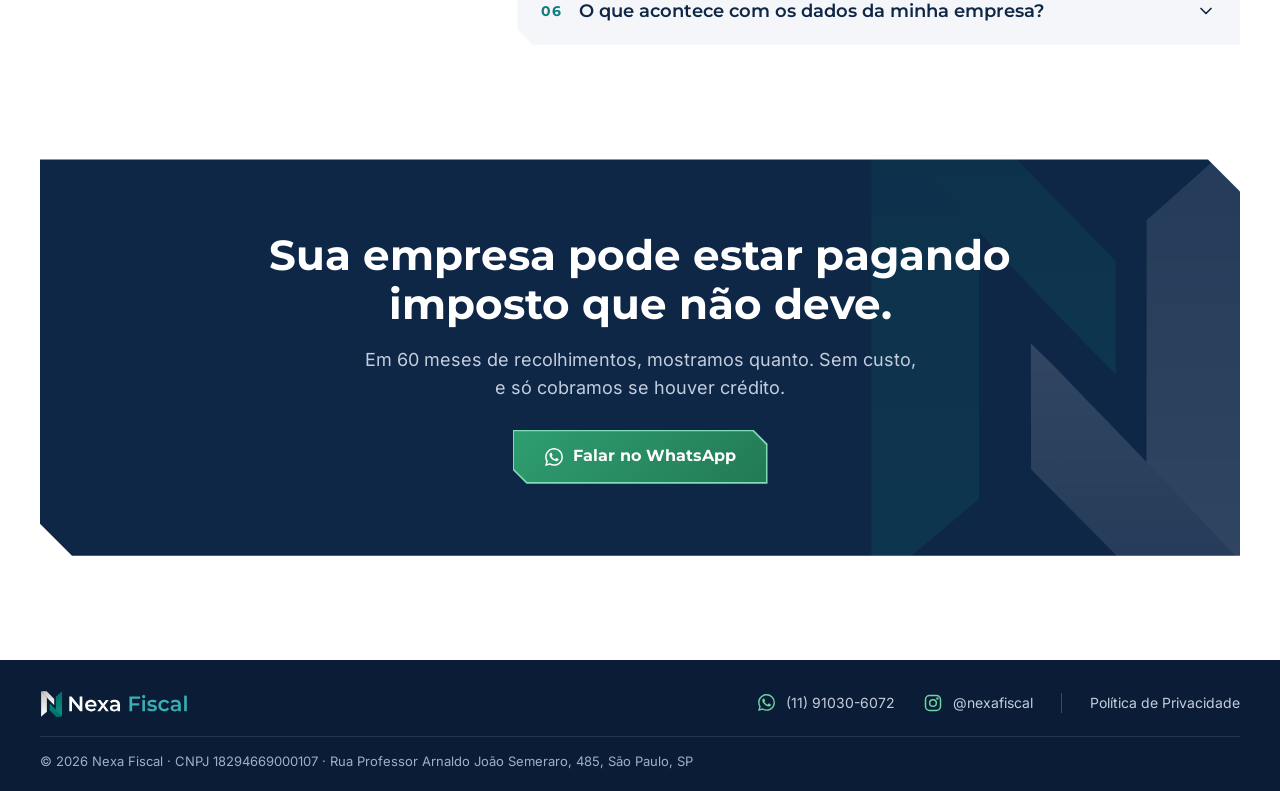
==== commit 21116d3b: "Home e páginas conforme a Proposta B: nova página Serviços, menu e botão de serviços, Diagnóstico na" ====
--- a/index.html
+++ b/index.html
@@ -6,11 +6,6 @@
 <title>Nexa Fiscal | Recupere imposto pago a mais, sem processo judicial</title>
 <meta name="description" content="Mapeamos 60 meses de recolhimentos e recuperamos o crédito tributário direto com a Receita, pela via administrativa. Diagnóstico gratuito e honorários só no êxito.">
 <link rel="canonical" href="https://nexafiscal.com/">
-<link rel="alternate" hreflang="pt-BR" href="https://nexafiscal.com/">
-<link rel="alternate" hreflang="x-default" href="https://nexafiscal.com/">
-<meta name="robots" content="index, follow, max-image-preview:large, max-snippet:-1, max-video-preview:-1">
-<meta name="author" content="Nexa Fiscal">
-<link rel="alternate" type="text/plain" href="/llms.txt" title="llms.txt">
 <meta name="theme-color" content="#0F2747">
 <link rel="icon" href="/favicon.svg" type="image/svg+xml">
 <meta property="og:type" content="website">
@@ -22,18 +17,12 @@
 <meta property="og:image" content="https://nexafiscal.com/og-image.png">
 <meta property="og:image:width" content="1200">
 <meta property="og:image:height" content="630">
-<meta property="og:image:type" content="image/png">
-<meta property="og:image:alt" content="Nexa Fiscal: imposto pago a mais, de volta ao caixa da sua empresa">
 <meta name="twitter:card" content="summary_large_image">
-<meta name="twitter:title" content="Nexa Fiscal | Imposto pago a mais, de volta ao caixa da sua empresa">
-<meta name="twitter:description" content="Mapeamos 60 meses de recolhimentos e recuperamos o crédito direto com a Receita, sem processo judicial. Diagnóstico gratuito.">
-<meta name="twitter:image" content="https://nexafiscal.com/og-image.png">
-<meta name="twitter:image:alt" content="Nexa Fiscal: imposto pago a mais, de volta ao caixa da sua empresa">
 <link rel="preload" href="/fonts/inter-400-500-600.woff2" as="font" type="font/woff2" crossorigin>
 <link rel="preload" href="/fonts/montserrat-600-700.woff2" as="font" type="font/woff2" crossorigin>
 <link rel="stylesheet" href="/styles.css">
 <script type="application/ld+json">
-{"@context":"https://schema.org","@graph":[{"@type":["ProfessionalService","Organization"],"@id":"https://nexafiscal.com/#organization","name":"Nexa Fiscal","legalName":"Nexa Fiscal","url":"https://nexafiscal.com/","logo":{"@type":"ImageObject","url":"https://nexafiscal.com/img/nexa-logo.svg"},"image":"https://nexafiscal.com/og-image.png","description":"Recuperação de créditos tributários pela via administrativa: mapeamos 60 meses de recolhimentos e recuperamos o imposto pago a mais direto com a Receita Federal, sem processo judicial.","telephone":"+55 11 91030-6072","email":"contato@nexafiscal.com","taxID":"18.294.669/0001-07","vatID":"18.294.669/0001-07","founder":{"@id":"https://nexafiscal.com/#alex-thome"},"areaServed":{"@type":"Country","name":"Brasil"},"inLanguage":"pt-BR","priceRange":"Sem custo inicial; honorários só no êxito","knowsAbout":["Recuperação de créditos tributários","Compensação tributária administrativa","Tese do Século (exclusão do ICMS da base do PIS e da COFINS)","PIS e COFINS não cumulativo","INSS sobre a folha de pagamento","FAP e RAT","Subvenção de ICMS (IRPJ e CSLL)","Direitos creditórios"],"sameAs":["https://instagram.com/nexaficall"],"contactPoint":{"@type":"ContactPoint","contactType":"customer service","telephone":"+55 11 91030-6072","email":"contato@nexafiscal.com","areaServed":"BR","availableLanguage":"pt-BR"},"address":{"@type":"PostalAddress","streetAddress":"Rua Professor Arnaldo João Semeraro, 485","addressLocality":"São Paulo","addressRegion":"SP","addressCountry":"BR"},"makesOffer":{"@id":"https://nexafiscal.com/#servico"}},{"@type":"WebSite","@id":"https://nexafiscal.com/#website","url":"https://nexafiscal.com/","name":"Nexa Fiscal","inLanguage":"pt-BR","publisher":{"@id":"https://nexafiscal.com/#organization"}},{"@type":"WebPage","@id":"https://nexafiscal.com/#webpage","url":"https://nexafiscal.com/","name":"Nexa Fiscal | Recupere imposto pago a mais, sem processo judicial","isPartOf":{"@id":"https://nexafiscal.com/#website"},"about":{"@id":"https://nexafiscal.com/#organization"},"primaryImageOfPage":{"@type":"ImageObject","url":"https://nexafiscal.com/og-image.png","width":1200,"height":630},"inLanguage":"pt-BR","breadcrumb":{"@id":"https://nexafiscal.com/#breadcrumb"}},{"@type":"BreadcrumbList","@id":"https://nexafiscal.com/#breadcrumb","itemListElement":[{"@type":"ListItem","position":1,"name":"Início","item":"https://nexafiscal.com/"}]},{"@type":"Service","@id":"https://nexafiscal.com/#servico","name":"Recuperação de créditos tributários pela via administrativa","serviceType":"Recuperação de créditos tributários","provider":{"@id":"https://nexafiscal.com/#organization"},"areaServed":{"@type":"Country","name":"Brasil"},"description":"Diagnóstico gratuito de 60 meses de recolhimentos, retificação das competências e compensação nas guias mensais, direto com a Receita Federal, sem processo judicial. Honorários só no êxito.","offers":{"@type":"Offer","description":"Diagnóstico gratuito, sem taxa de adesão. Honorários cobrados apenas se houver crédito.","price":"0","priceCurrency":"BRL"},"hasOfferCatalog":{"@type":"OfferCatalog","name":"Onde atuamos","itemListElement":[{"@type":"Offer","itemOffered":{"@type":"Service","name":"INSS sobre a folha","description":"Verbas que não deveriam entrar na base, como indenizações, e revisão do FAP e do RAT."}},{"@type":"Offer","itemOffered":{"@type":"Service","name":"PIS e COFINS não cumulativo","description":"Créditos sobre insumos e despesas da operação, como energia, aluguéis e fretes."}},{"@type":"Offer","itemOffered":{"@type":"Service","name":"ICMS na base do PIS e COFINS (Tese do Século)","description":"Decisão definitiva do STF, válida para o ICMS próprio e para o ICMS-ST."}},{"@type":"Offer","itemOffered":{"@type":"Service","name":"Subvenção de ICMS","description":"Exclusão de incentivos fiscais estaduais da base do IRPJ e da CSLL."}}]}},{"@type":"Person","@id":"https://nexafiscal.com/#alex-thome","name":"Alex Thomé","jobTitle":"Fundador e CEO","image":"https://nexafiscal.com/img/alex-thome.jpg","worksFor":{"@id":"https://nexafiscal.com/#organization"},"description":"Administrador com MBA em IA para Negócios e graduando em Direito com foco tributário, com mais de 20 anos de experiência em consultoria empresarial, comercial e jurídica."},{"@type":"FAQPage","@id":"https://nexafiscal.com/#faq","inLanguage":"pt-BR","isPartOf":{"@id":"https://nexafiscal.com/#webpage"},"mainEntity":[{"@type":"Question","name":"Preciso pagar algo para começar?","acceptedAnswer":{"@type":"Answer","text":"Não. O diagnóstico é gratuito e não há taxa de adesão. Os honorários vêm só depois que o benefício é apurado ou compensado."}},{"@type":"Question","name":"E se o diagnóstico não encontrar crédito?","acceptedAnswer":{"@type":"Answer","text":"Você não paga nada. A remuneração da Nexa é só no êxito, então só cobramos se houver crédito."}},{"@type":"Question","name":"O que é a Nexa Fiscal?","acceptedAnswer":{"@type":"Answer","text":"A Nexa Fiscal é uma empresa de recuperação de créditos tributários. Mapeamos 60 meses de recolhimentos e recuperamos o imposto pago a mais direto com a Receita Federal, pela via administrativa, sem processo judicial. O diagnóstico é gratuito e os honorários são só no êxito. A parte técnica é feita junto ao Grupo Kraft, parceiro com equipe jurídica e contábil."}},{"@type":"Question","name":"Isso vira um processo judicial?","acceptedAnswer":{"@type":"Answer","text":"Não. Tudo é feito pela via administrativa, junto à Receita Federal. Retificamos as competências e compensamos nas guias mensais."}},{"@type":"Question","name":"Preciso trocar de contador?","acceptedAnswer":{"@type":"Answer","text":"Não. Seu contador é o nosso maior aliado e continua cuidando da rotina, sem nenhum trabalho adicional. A Nexa cuida de todo o resto: a compensação é feita depois do fechamento dele, e você recebe todos os recibos e protocolos."}},{"@type":"Question","name":"O que é a Tese do Século?","acceptedAnswer":{"@type":"Answer","text":"É a exclusão do ICMS da base de cálculo do PIS e da COFINS, reconhecida pelo STF (Tema 69, RE 574.706) com decisão definitiva. Vale para o ICMS próprio e para o ICMS-ST (substituição tributária) e pode gerar crédito sobre até 60 meses de recolhimentos."}},{"@type":"Question","name":"Quais teses vocês trabalham?","acceptedAnswer":{"@type":"Answer","text":"Atuamos só em teses com jurisprudência consolidada, como a exclusão do ICMS da base do PIS e da COFINS, com decisão definitiva do STF. As teses de PIS e COFINS não cumulativo valem para empresas do Lucro Real. O diagnóstico mostra quais se aplicam ao seu caso."}},{"@type":"Question","name":"O que acontece com os dados da minha empresa?","acceptedAnswer":{"@type":"Answer","text":"Usamos as informações só para o diagnóstico e para o serviço, e não vendemos dados. O tratamento segue a LGPD. Os detalhes estão na Política de Privacidade."}}]}]}
+{"@context":"https://schema.org","@type":"ProfessionalService","name":"Nexa Fiscal","url":"https://nexafiscal.com/","logo":"https://nexafiscal.com/img/nexa-logo.svg","telephone":"+55 11 91030-6072","email":"contato@nexafiscal.com","taxID":"18.294.669/0001-07","sameAs":["https://instagram.com/nexafiscal"],"address":{"@type":"PostalAddress","streetAddress":"Rua Professor Arnaldo João Semeraro, 485","addressLocality":"São Paulo","addressRegion":"SP","addressCountry":"BR"}}
 </script>
 </head>
 <body>
@@ -45,8 +34,7 @@
 <a href="#nb-topo" aria-label="Nexa Fiscal, início"><img class="nb-logo-h nb-d" src="/img/nexa-logo.svg" alt="Nexa Fiscal" width="182" height="34" style="height: 34px; width: auto; display: block;"><img class="nb-logo-ic" src="/img/nexa-icone.svg" alt="Nexa Fiscal" width="29" height="36" style="height: 36px; width: auto;"></a>
 <nav class="nb-nav" aria-label="Principal" style="display: flex; gap: 32px; align-items: center;">
 <a href="#nb-como">Como funciona</a>
-<a href="#nb-economia">Economia</a>
-<a href="#nb-creditos">Onde atuamos</a>
+<a href="/servicos">Serviços</a>
 <a href="#nb-faq">Dúvidas</a>
 <a href="#nb-contato">Contato</a>
 </nav>
@@ -122,7 +110,7 @@
 
 <section id="nb-dor" class="nb-sec nb-notch" style="--prev: #FFFFFF; padding: 88px 0 96px; background: #0F7C82; color: #FFFFFF;">
 <div style="max-width: 1200px; margin: 0 auto; padding: 0 24px; display: flex; flex-direction: column; gap: 36px;">
-<span style="font-family: Montserrat, system-ui, sans-serif; font-weight: 700; font-size: 13px; letter-spacing: 1.2px; text-transform: uppercase; color: #CFE9EA;">Sinais de imposto pago a mais</span>
+<span style="font-family: Montserrat, system-ui, sans-serif; font-weight: 700; font-size: 13px; letter-spacing: 1.2px; text-transform: uppercase; color: #F0FAFA;">Sinais de imposto pago a mais</span>
 <h2 class="nb-h2" style="font-size: 42px; line-height: 1.15; font-weight: 700; max-width: 720px; margin-top: -20px;">Reconhece alguma dessas situações?</h2>
 <div style="display: grid; grid-template-columns: repeat(auto-fit, minmax(260px, 1fr)); gap: 16px;">
 <div class="nb-dcard nb-cut-m" style="padding: 26px; display: flex; flex-direction: column; gap: 14px;">
@@ -173,6 +161,7 @@
 <p style="font-size: 16.5px; color: #4A5B73;">Além do diagnóstico, a Nexa conecta sua empresa a créditos tributários já reconhecidos pela Justiça (direitos creditórios). Você compra com desconto e usa o valor integral para abater tributos federais. A diferença fica no seu caixa.</p>
 
 <p style="font-size: 16px; color: #0F2747; font-weight: 600;">Quer saber se isso vale para o seu caso? <a href="https://wa.me/5511910306072?text=Ol%C3%A1!%20Vim%20pelo%20site%20da%20Nexa%20Fiscal%20e%20quero%20saber%20se%20a%20compra%20de%20cr%C3%A9ditos%20com%20desconto%20%28Pague%2070%25%2C%20Abata%20100%25%29%20vale%20para%20a%20minha%20empresa." target="_blank" rel="noopener">O diagnóstico mostra.</a></p>
+<a class="nb-btn nb-btn-primary" href="/servicos" style="align-self: flex-start; min-height: 48px; padding: 0 28px; font-size: 15px; margin-top: 4px;">Conhecer todos os serviços</a>
 </div>
 <div class="nb-epanel nb-cut-m" style="flex: 1 1 460px; min-width: 0; background: #FFFFFF; padding: 32px; display: flex; flex-direction: column; gap: 22px;">
 <div style="display: flex; flex-direction: column; gap: 8px;">
@@ -197,7 +186,7 @@
 <div style="max-width: 1200px; margin: 0 auto; padding: 0 24px;">
 <div class="nb-gban nb-cut-l" style="background: #0F7C82; color: #FFFFFF; padding: 44px 52px; display: flex; flex-wrap: wrap; align-items: center; gap: 32px 48px;">
 <div style="flex: 0 1 auto; display: flex; flex-direction: column; gap: 10px;">
-<span style="font-family: Montserrat, system-ui, sans-serif; font-weight: 700; font-size: 13px; letter-spacing: 1.2px; text-transform: uppercase; color: #CFE9EA;">Garantias e segurança jurídica</span>
+<span style="font-family: Montserrat, system-ui, sans-serif; font-weight: 700; font-size: 13px; letter-spacing: 1.2px; text-transform: uppercase; color: #F0FAFA;">Garantias e segurança jurídica</span>
 <h2 id="nb-g-t" class="nb-zg" style="font-size: 64px; line-height: 1; font-weight: 700; letter-spacing: -1px; color: #FFFFFF;">Zero glosa</h2>
 </div>
 <ul class="nb-glist" style="flex: 1 1 300px; min-width: 0; list-style: none; margin: 0; padding: 0 0 0 48px; border-left: 1px solid rgba(255,255,255,.35); display: flex; flex-direction: column; gap: 16px;">
@@ -206,7 +195,7 @@
 <li style="display: flex; align-items: center; gap: 14px; font-size: 18px; font-weight: 600; line-height: 1.35;"><span class="nb-ico nb-ico-done" aria-hidden="true"><svg width="12" height="12" viewBox="0 0 24 24" fill="none" stroke="#0F2747" stroke-width="3.2" stroke-linecap="round" stroke-linejoin="round"><path d="m5 12 5 5 9-10"></path></svg></span>Sem contestação</li>
 </ul>
 <div class="nb-gseg" style="flex: 0 0 auto; display: flex; flex-direction: column; gap: 18px; padding-left: 48px; border-left: 1px solid rgba(255,255,255,.35);">
-<span style="font-family: Montserrat, system-ui, sans-serif; font-weight: 700; font-size: 12px; letter-spacing: 1.2px; text-transform: uppercase; color: #CFE9EA;">Operação segurada por</span>
+<span style="font-family: Montserrat, system-ui, sans-serif; font-weight: 700; font-size: 12px; letter-spacing: 1.2px; text-transform: uppercase; color: #F0FAFA;">Operação segurada por</span>
 <div style="display: flex; align-items: center; gap: 32px;">
 <img src="/img/tokio-marine-branco.svg" alt="Tokio Marine" width="82" height="64" loading="lazy" style="height: 64px; width: auto; display: block;">
 <img src="/img/porto-branco.svg" alt="Porto" width="148" height="34" loading="lazy" style="height: 34px; width: auto; display: block;">
@@ -216,84 +205,7 @@
 </div>
 </section>
 
-<section id="nb-creditos" class="nb-sec nb-notch" style="--prev: #FFFFFF; background: #0F2747; color: #FFFFFF; padding: 104px 0;">
-<div style="max-width: 1200px; margin: 0 auto; padding: 0 24px; display: flex; flex-direction: column; gap: 40px; position: relative">
-<div style="display: flex; flex-wrap: wrap; gap: 24px; justify-content: space-between; align-items: flex-end;">
-<div style="flex: 1 1 520px; min-width: 0; display: flex; flex-direction: column; gap: 14px;">
-<span style="font-family: Montserrat, system-ui, sans-serif; font-weight: 700; font-size: 13px; letter-spacing: 1.2px; text-transform: uppercase; color: #6FD3A6;">Diagnóstico na prática</span>
-<h2 class="nb-h2" style="font-size: 42px; line-height: 1.15; font-weight: 700;">Onde o crédito costuma se esconder</h2>
-<p style="font-size: 17px; color: #C3CEDD; max-width: 600px;">O imposto pago a mais costuma passar despercebido. Veja o diagnóstico trazer esses valores à tona.</p>
-</div>
-<div style="display: flex; align-items: center; gap: 16px; flex-wrap: wrap;"><span role="status" aria-live="polite" style="display: inline-flex; align-items: center; gap: 8px; font-size: 14px; color: #C3CEDD"><span id="c-dot" class="nb-dot" aria-hidden="true"></span><span id="c-status">Diagnóstico concluído</span></span><button id="c-skip" type="button" class="nb-btn nb-btn-ghost" hidden>Ver resultado agora</button></div>
-</div>
-
-<div style="display: grid; grid-template-columns: repeat(auto-fit, minmax(250px, 1fr)); gap: 16px;">
-<div class="nb-card nb-card-on nb-cut-m" data-card style="padding: 26px; display: flex; flex-direction: column; gap: 14px;">
-<div style="display: flex; justify-content: space-between; align-items: center; gap: 12px;">
-<span class="nb-ic" style="width: 44px; height: 44px; background: rgba(111,211,166,.12); display: flex; align-items: center; justify-content: center;"><svg aria-hidden="true" width="22" height="22" viewBox="0 0 24 24" fill="none" stroke="#6FD3A6" stroke-width="1.8" stroke-linecap="round" stroke-linejoin="round"><path d="M9 11.2a3.2 3.2 0 1 0 0-6.4 3.2 3.2 0 0 0 0 6.4zM3 20c0-3.3 2.7-6 6-6s6 2.7 6 6M16 4.5a3 3 0 0 1 0 6M21 20c0-2.7-1.6-5-4-5.7"></path></svg></span>
-<span class="nb-chip nb-chip-ok" data-chip>Identificado</span>
-</div>
-<h3 style="font-size: 18px; line-height: 1.3;">INSS sobre a folha</h3>
-<p class="nb-cdesc" style="font-size: 14.5px; color: #C3CEDD; min-height: 92px;">Verbas que não deveriam entrar na base, como indenizações, e revisão do FAP e do RAT (seguro de acidente de trabalho).</p>
-<div style="display: flex; flex-direction: column; gap: 8px; padding-top: 14px; border-top: 1px solid rgba(255,255,255,.1);">
-<span style="font-size: 12px; font-weight: 600; letter-spacing: 1px; text-transform: uppercase; color: #9FB0C6;">Crédito identificado</span>
-<span class="nb-val nb-shown" data-val aria-hidden="true" style="font-size: 28px;">R$ 412.380</span><span class="nb-sr">R$ 412.380</span>
-<div role="progressbar" data-bar aria-label="Progresso da análise" aria-valuemin="0" aria-valuemax="100" aria-valuenow="100" style="height: 6px; background: rgba(255,255,255,.1);"><div data-fill style="height: 6px; background: #6FD3A6; width: 100%; clip-path: polygon(0 0,100% 0,calc(100% - 6px) 100%,0 100%);"></div></div>
-</div>
-</div>
-<div class="nb-card nb-card-on nb-cut-m" data-card style="padding: 26px; display: flex; flex-direction: column; gap: 14px;">
-<div style="display: flex; justify-content: space-between; align-items: center; gap: 12px;">
-<span class="nb-ic" style="width: 44px; height: 44px; background: rgba(111,211,166,.12); display: flex; align-items: center; justify-content: center;"><svg aria-hidden="true" width="22" height="22" viewBox="0 0 24 24" fill="none" stroke="#6FD3A6" stroke-width="1.8" stroke-linecap="round" stroke-linejoin="round"><path d="M3 21h18M5 21V10l7-5 7 5v11M9 21v-6h6v6"></path></svg></span>
-<span class="nb-chip nb-chip-ok" data-chip>Identificado</span>
-</div>
-<h3 style="font-size: 18px; line-height: 1.3;">PIS e COFINS não cumulativo</h3>
-<p class="nb-cdesc" style="font-size: 14.5px; color: #C3CEDD; min-height: 92px;">Créditos sobre insumos e despesas da operação, como energia, aluguéis e fretes.</p>
-<div style="display: flex; flex-direction: column; gap: 8px; padding-top: 14px; border-top: 1px solid rgba(255,255,255,.1);">
-<span style="font-size: 12px; font-weight: 600; letter-spacing: 1px; text-transform: uppercase; color: #9FB0C6;">Crédito identificado</span>
-<span class="nb-val nb-shown" data-val aria-hidden="true" style="font-size: 28px;">R$ 1.276.540</span><span class="nb-sr">R$ 1.276.540</span>
-<div role="progressbar" data-bar aria-label="Progresso da análise" aria-valuemin="0" aria-valuemax="100" aria-valuenow="100" style="height: 6px; background: rgba(255,255,255,.1);"><div data-fill style="height: 6px; background: #6FD3A6; width: 100%; clip-path: polygon(0 0,100% 0,calc(100% - 6px) 100%,0 100%);"></div></div>
-</div>
-</div>
-<div class="nb-card nb-card-on nb-cut-m" data-card style="padding: 26px; display: flex; flex-direction: column; gap: 14px;">
-<div style="display: flex; justify-content: space-between; align-items: center; gap: 12px;">
-<span class="nb-ic" style="width: 44px; height: 44px; background: rgba(111,211,166,.12); display: flex; align-items: center; justify-content: center;"><svg aria-hidden="true" width="22" height="22" viewBox="0 0 24 24" fill="none" stroke="#6FD3A6" stroke-width="1.8" stroke-linecap="round" stroke-linejoin="round"><path d="M12 3 4 6v6c0 4.5 3.4 8.3 8 9 4.6-.7 8-4.5 8-9V6l-8-3zM9 12l2 2 4-4"></path></svg></span>
-<span class="nb-chip nb-chip-ok" data-chip>Identificado</span>
-</div>
-<h3 style="font-size: 18px; line-height: 1.3;">ICMS na base do PIS e COFINS</h3>
-<p class="nb-cdesc" style="font-size: 14.5px; color: #C3CEDD; min-height: 92px;">A Tese do Século, com decisão definitiva do STF. Vale para o ICMS próprio e para o ICMS-ST (substituição tributária).</p>
-<div style="display: flex; flex-direction: column; gap: 8px; padding-top: 14px; border-top: 1px solid rgba(255,255,255,.1);">
-<span style="font-size: 12px; font-weight: 600; letter-spacing: 1px; text-transform: uppercase; color: #9FB0C6;">Crédito identificado</span>
-<span class="nb-val nb-shown" data-val aria-hidden="true" style="font-size: 28px;">R$ 2.894.210</span><span class="nb-sr">R$ 2.894.210</span>
-<div role="progressbar" data-bar aria-label="Progresso da análise" aria-valuemin="0" aria-valuemax="100" aria-valuenow="100" style="height: 6px; background: rgba(255,255,255,.1);"><div data-fill style="height: 6px; background: #6FD3A6; width: 100%; clip-path: polygon(0 0,100% 0,calc(100% - 6px) 100%,0 100%);"></div></div>
-</div>
-</div>
-<div class="nb-card nb-card-on nb-cut-m" data-card style="padding: 26px; display: flex; flex-direction: column; gap: 14px;">
-<div style="display: flex; justify-content: space-between; align-items: center; gap: 12px;">
-<span class="nb-ic" style="width: 44px; height: 44px; background: rgba(111,211,166,.12); display: flex; align-items: center; justify-content: center;"><svg aria-hidden="true" width="22" height="22" viewBox="0 0 24 24" fill="none" stroke="#6FD3A6" stroke-width="1.8" stroke-linecap="round" stroke-linejoin="round"><path d="M6 3h12a2 2 0 0 1 2 2v14a2 2 0 0 1-2 2H6a2 2 0 0 1-2-2V5a2 2 0 0 1 2-2zM8 8h8M8 12h8M8 16h5"></path></svg></span>
-<span class="nb-chip nb-chip-ok" data-chip>Identificado</span>
-</div>
-<h3 style="font-size: 18px; line-height: 1.3;">Subvenção de ICMS</h3>
-<p class="nb-cdesc" style="font-size: 14.5px; color: #C3CEDD; min-height: 92px;">Exclusão de incentivos fiscais estaduais da base do IRPJ e da CSLL.</p>
-<div style="display: flex; flex-direction: column; gap: 8px; padding-top: 14px; border-top: 1px solid rgba(255,255,255,.1);">
-<span style="font-size: 12px; font-weight: 600; letter-spacing: 1px; text-transform: uppercase; color: #9FB0C6;">Crédito identificado</span>
-<span class="nb-val nb-shown" data-val aria-hidden="true" style="font-size: 28px;">R$ 638.900</span><span class="nb-sr">R$ 638.900</span>
-<div role="progressbar" data-bar aria-label="Progresso da análise" aria-valuemin="0" aria-valuemax="100" aria-valuenow="100" style="height: 6px; background: rgba(255,255,255,.1);"><div data-fill style="height: 6px; background: #6FD3A6; width: 100%; clip-path: polygon(0 0,100% 0,calc(100% - 6px) 100%,0 100%);"></div></div>
-</div>
-</div>
-</div>
-
-<div class="nb-total nb-cut-m" style="display: flex; justify-content: space-between; align-items: center; gap: 24px; background: #FFFFFF; color: #0F2747; padding: 28px 32px;">
-<div style="display: flex; flex-direction: column; gap: 4px;">
-<span style="font-family: Montserrat, system-ui, sans-serif; font-weight: 700; font-size: 20px;">Total identificado no diagnóstico</span>
-<span style="font-size: 14px; color: #4A5B73;">Valor a recuperar via compensação administrativa</span>
-</div>
-<span id="t-val" class="nb-val nb-tot-shown nb-total-val" aria-hidden="true" style="font-size: 46px;">R$ 5.222.030</span><span class="nb-sr">R$ 5.222.030</span>
-</div>
-<p style="font-size: 13px; color: #9FB0C6;">Simulação ilustrativa de uma empresa do Lucro Real. Não representa o resultado de um cliente. Os valores reais dependem do diagnóstico.</p>
-</div>
-</section>
-
-<section id="nb-stats" class="nb-notch" style="--prev: #0F2747; background: #F9FAFC;">
+<section id="nb-stats" class="nb-notch" style="--prev: #FFFFFF; background: #F9FAFC;">
 <div class="nb-statgrid" style="max-width: 1200px; margin: 0 auto; padding: 56px 24px; display: grid; grid-template-columns: repeat(auto-fit, minmax(220px, 1fr)); gap: 28px;">
 <div style="display: flex; flex-direction: column; gap: 4px; border-left: 2px solid #0F7C82; padding-left: 18px;">
 <span data-stat aria-hidden="true" style="font-family: Montserrat, system-ui, sans-serif; font-weight: 700; font-size: 38px; font-variant-numeric: tabular-nums; color: #0F2747;">R$ 650 mi</span><span class="nb-sr">R$ 650 mi</span>
@@ -373,10 +285,6 @@
 </details>
 <p class="nb-faq-g">Como funciona</p>
 <details>
-<summary>O que é a Nexa Fiscal?<svg aria-hidden="true" width="20" height="20" viewBox="0 0 24 24" fill="none" stroke="#0F2747" stroke-width="2" stroke-linecap="round" stroke-linejoin="round"><path d="m6 9 6 6 6-6"></path></svg></summary>
-<p class="nb-ans">A Nexa Fiscal é uma empresa de recuperação de créditos tributários. Mapeamos 60 meses de recolhimentos e recuperamos o imposto pago a mais direto com a Receita Federal, pela via administrativa, sem processo judicial. O diagnóstico é gratuito e os honorários são só no êxito. A parte técnica é feita junto ao Grupo Kraft, parceiro com equipe jurídica e contábil.</p>
-</details>
-<details>
 <summary>Isso vira um processo judicial?<svg aria-hidden="true" width="20" height="20" viewBox="0 0 24 24" fill="none" stroke="#0F2747" stroke-width="2" stroke-linecap="round" stroke-linejoin="round"><path d="m6 9 6 6 6-6"></path></svg></summary>
 <p class="nb-ans">Não. Tudo é feito pela via administrativa, junto à Receita Federal. Retificamos as competências e compensamos nas guias mensais.</p>
 </details>
@@ -385,10 +293,6 @@
 <p class="nb-ans">Não. Seu contador é o nosso maior aliado e continua cuidando da rotina, sem nenhum trabalho adicional. A Nexa cuida de todo o resto: a compensação é feita depois do fechamento dele, e você recebe todos os recibos e protocolos.</p>
 </details>
 <p class="nb-faq-g">Teses e segurança</p>
-<details>
-<summary>O que é a Tese do Século?<svg aria-hidden="true" width="20" height="20" viewBox="0 0 24 24" fill="none" stroke="#0F2747" stroke-width="2" stroke-linecap="round" stroke-linejoin="round"><path d="m6 9 6 6 6-6"></path></svg></summary>
-<p class="nb-ans">É a exclusão do ICMS da base de cálculo do PIS e da COFINS, reconhecida pelo STF (Tema 69, RE 574.706) com decisão definitiva. Vale para o ICMS próprio e para o ICMS-ST (substituição tributária) e pode gerar crédito sobre até 60 meses de recolhimentos.</p>
-</details>
 <details>
 <summary>Quais teses vocês trabalham?<svg aria-hidden="true" width="20" height="20" viewBox="0 0 24 24" fill="none" stroke="#0F2747" stroke-width="2" stroke-linecap="round" stroke-linejoin="round"><path d="m6 9 6 6 6-6"></path></svg></summary>
 <p class="nb-ans">Atuamos só em teses com jurisprudência consolidada, como a exclusão do ICMS da base do PIS e da COFINS, com decisão definitiva do STF. As teses de PIS e COFINS não cumulativo valem para empresas do Lucro Real. O diagnóstico mostra quais se aplicam ao seu caso.</p>
@@ -421,7 +325,7 @@
 <div style="display: flex; flex-wrap: wrap; align-items: center; gap: 10px 28px; font-size: 14px;">
 <ul style="list-style: none; margin: 0; padding: 0; display: flex; flex-wrap: wrap; align-items: center; gap: 10px 28px;">
 <li><a href="https://wa.me/5511910306072?text=Ol%C3%A1!%20Vim%20pelo%20site%20da%20Nexa%20Fiscal." target="_blank" rel="noopener" style="display: inline-flex; align-items: center; gap: 10px;"><svg aria-hidden="true" width="17" height="17" viewBox="0 0 24 24" fill="#6FD3A6" style="flex: none; margin: 0 1.5px;"><path d="M17.472 14.382c-.297-.149-1.758-.867-2.03-.967-.273-.099-.471-.148-.67.15-.197.297-.767.966-.94 1.164-.173.199-.347.223-.644.075-.297-.15-1.255-.463-2.39-1.475-.883-.788-1.48-1.761-1.653-2.059-.173-.297-.018-.458.13-.606.134-.133.298-.347.446-.52.149-.174.198-.298.298-.497.099-.198.05-.371-.025-.52-.075-.149-.669-1.612-.916-2.207-.242-.579-.487-.5-.669-.51-.173-.008-.371-.01-.57-.01-.198 0-.52.074-.792.372-.272.297-1.04 1.016-1.04 2.479 0 1.462 1.065 2.875 1.213 3.074.149.198 2.096 3.2 5.077 4.487.709.306 1.262.489 1.694.625.712.227 1.36.195 1.871.118.571-.085 1.758-.719 2.006-1.413.248-.694.248-1.289.173-1.413-.074-.124-.272-.198-.57-.347m-5.421 7.403h-.004a9.87 9.87 0 01-5.031-1.378l-.361-.214-3.741.982.998-3.648-.235-.374a9.86 9.86 0 01-1.51-5.26c.001-5.45 4.436-9.884 9.888-9.884 2.64 0 5.122 1.03 6.988 2.898a9.825 9.825 0 012.893 6.994c-.003 5.45-4.437 9.884-9.885 9.884m8.413-18.297A11.815 11.815 0 0012.05 0C5.495 0 .16 5.335.157 11.892c0 2.096.547 4.142 1.588 5.945L.057 24l6.305-1.654a11.882 11.882 0 005.683 1.448h.005c6.554 0 11.89-5.335 11.893-11.893a11.821 11.821 0 00-3.48-8.413Z"></path></svg>(11) 91030-6072</a></li>
-<li><a href="https://instagram.com/nexaficall" target="_blank" rel="noopener" style="display: inline-flex; align-items: center; gap: 10px;"><svg aria-hidden="true" width="20" height="20" viewBox="0 0 24 24" fill="none" stroke="#6FD3A6" stroke-width="1.8" stroke-linecap="round" stroke-linejoin="round"><rect x="3" y="3" width="18" height="18" rx="5"></rect><circle cx="12" cy="12" r="4"></circle><circle cx="17.4" cy="6.6" r=".6" fill="#6FD3A6"></circle></svg>@nexaficall</a></li>
+<li><a href="https://instagram.com/nexafiscal" target="_blank" rel="noopener" style="display: inline-flex; align-items: center; gap: 10px;"><svg aria-hidden="true" width="20" height="20" viewBox="0 0 24 24" fill="none" stroke="#6FD3A6" stroke-width="1.8" stroke-linecap="round" stroke-linejoin="round"><rect x="3" y="3" width="18" height="18" rx="5"></rect><circle cx="12" cy="12" r="4"></circle><circle cx="17.4" cy="6.6" r=".6" fill="#6FD3A6"></circle></svg>@nexafiscal</a></li>
 </ul>
 <a href="/privacidade">Política de Privacidade</a>
 </div>
--- a/styles.css
+++ b/styles.css
@@ -217,3 +217,93 @@
 [hidden]{display:none !important}
 .nb-card{display:flex;flex-direction:column}
 .nb-card>div:last-child{margin-top:auto}
+/* Página de serviços */
+.cs h1,.cs h2,.cs h3{font-family:Montserrat,system-ui,sans-serif;margin:0}
+.cs p,.cs ul,.cs ol{margin:0}
+.cs{--cut-s:14px;--cut-m:20px;--cut-l:32px}
+.cs-cut-l{clip-path:polygon(0 0,calc(100% - var(--cut-l)) 0,100% var(--cut-l),100% 100%,var(--cut-l) 100%,0 calc(100% - var(--cut-l)))}
+.cs-cut-m{clip-path:polygon(0 0,calc(100% - var(--cut-m)) 0,100% var(--cut-m),100% 100%,var(--cut-m) 100%,0 calc(100% - var(--cut-m)))}
+.cs-ic{clip-path:polygon(0 0,calc(100% - 10px) 0,100% 10px,100% 100%,10px 100%,0 calc(100% - 10px))}
+.cs-notch{position:relative;--n:64px}
+.cs-notch::before{content:"";position:absolute;top:-2px;right:0;width:var(--n);height:calc(var(--n) + 2px);background:var(--prev);clip-path:polygon(0 0,100% 0,100% 100%,0 2px);z-index:2;pointer-events:none}
+.cs-btn{clip-path:polygon(0 0,calc(100% - var(--cut-s)) 0,100% var(--cut-s),100% 100%,var(--cut-s) 100%,0 calc(100% - var(--cut-s)));display:inline-flex;align-items:center;justify-content:center;gap:10px;min-height:50px;padding:0 26px;font-family:Montserrat,system-ui,sans-serif;font-weight:700;font-size:15px;text-decoration:none;box-sizing:border-box;border:0;cursor:pointer;white-space:nowrap;position:relative;isolation:isolate;transition:transform .2s;color:#FFFFFF}
+.cs-btn::after{content:"";position:absolute;inset:1.5px;z-index:-1;transition:background .2s;clip-path:polygon(0 0,calc(100% - var(--cut-s) + .7px) 0,100% calc(var(--cut-s) - .7px),100% 100%,calc(var(--cut-s) - .7px) 100%,0 calc(100% - var(--cut-s) + .7px))}
+.cs-btn:hover{transform:translateY(-2px);color:#FFFFFF}
+.cs-btn-green,.cs-btn-green:hover{background:#7FDDB3}
+.cs-btn-green::after{background:linear-gradient(135deg,#2E9E6F,#237A55)}
+.cs-btn-green:hover::after{background:linear-gradient(135deg,#237A55,#1C6446)}
+.cs-btn-green::before,.cs-hbtn::before{content:"";flex:none;width:18px;height:18px;background:currentColor;-webkit-mask:url("data:image/svg+xml,%3Csvg xmlns='http://www.w3.org/2000/svg' viewBox='0 0 24 24'%3E%3Cpath d='M17.472 14.382c-.297-.149-1.758-.867-2.03-.967-.273-.099-.471-.148-.67.15-.197.297-.767.966-.94 1.164-.173.199-.347.223-.644.075-.297-.15-1.255-.463-2.39-1.475-.883-.788-1.48-1.761-1.653-2.059-.173-.297-.018-.458.13-.606.134-.133.298-.347.446-.52.149-.174.198-.298.298-.497.099-.198.05-.371-.025-.52-.075-.149-.669-1.612-.916-2.207-.242-.579-.487-.5-.669-.51-.173-.008-.371-.01-.57-.01-.198 0-.52.074-.792.372-.272.297-1.04 1.016-1.04 2.479 0 1.462 1.065 2.875 1.213 3.074.149.198 2.096 3.2 5.077 4.487.709.306 1.262.489 1.694.625.712.227 1.36.195 1.871.118.571-.085 1.758-.719 2.006-1.413.248-.694.248-1.289.173-1.413-.074-.124-.272-.198-.57-.347m-5.421 7.403h-.004a9.87 9.87 0 01-5.031-1.378l-.361-.214-3.741.982.998-3.648-.235-.374a9.86 9.86 0 01-1.51-5.26c.001-5.45 4.436-9.884 9.888-9.884 2.64 0 5.122 1.03 6.988 2.898a9.825 9.825 0 012.893 6.994c-.003 5.45-4.437 9.884-9.885 9.884m8.413-18.297A11.815 11.815 0 0012.05 0C5.495 0 .16 5.335.157 11.892c0 2.096.547 4.142 1.588 5.945L.057 24l6.305-1.654a11.882 11.882 0 005.683 1.448h.005c6.554 0 11.89-5.335 11.893-11.893a11.821 11.821 0 00-3.48-8.413Z'/%3E%3C/svg%3E") center/contain no-repeat;mask:url("data:image/svg+xml,%3Csvg xmlns='http://www.w3.org/2000/svg' viewBox='0 0 24 24'%3E%3Cpath d='M17.472 14.382c-.297-.149-1.758-.867-2.03-.967-.273-.099-.471-.148-.67.15-.197.297-.767.966-.94 1.164-.173.199-.347.223-.644.075-.297-.15-1.255-.463-2.39-1.475-.883-.788-1.48-1.761-1.653-2.059-.173-.297-.018-.458.13-.606.134-.133.298-.347.446-.52.149-.174.198-.298.298-.497.099-.198.05-.371-.025-.52-.075-.149-.669-1.612-.916-2.207-.242-.579-.487-.5-.669-.51-.173-.008-.371-.01-.57-.01-.198 0-.52.074-.792.372-.272.297-1.04 1.016-1.04 2.479 0 1.462 1.065 2.875 1.213 3.074.149.198 2.096 3.2 5.077 4.487.709.306 1.262.489 1.694.625.712.227 1.36.195 1.871.118.571-.085 1.758-.719 2.006-1.413.248-.694.248-1.289.173-1.413-.074-.124-.272-.198-.57-.347m-5.421 7.403h-.004a9.87 9.87 0 01-5.031-1.378l-.361-.214-3.741.982.998-3.648-.235-.374a9.86 9.86 0 01-1.51-5.26c.001-5.45 4.436-9.884 9.888-9.884 2.64 0 5.122 1.03 6.988 2.898a9.825 9.825 0 012.893 6.994c-.003 5.45-4.437 9.884-9.885 9.884m8.413-18.297A11.815 11.815 0 0012.05 0C5.495 0 .16 5.335.157 11.892c0 2.096.547 4.142 1.588 5.945L.057 24l6.305-1.654a11.882 11.882 0 005.683 1.448h.005c6.554 0 11.89-5.335 11.893-11.893a11.821 11.821 0 00-3.48-8.413Z'/%3E%3C/svg%3E") center/contain no-repeat}
+.cs-btn-navy,.cs-btn-navy:hover{background:#5E7FA8}
+.cs-btn-navy::after{background:#0F2747}
+.cs-btn-navy:hover::after{background:#16345C}
+.cs-btn-ghost,.cs-btn-ghost:hover{background:#44576F;min-height:44px;font-size:14px}
+.cs-btn-ghost::after{background:#223856}
+.cs-btn-ghost:hover::after{background:#354A64}
+.cs a:focus-visible,.cs button:focus-visible{outline:3px solid #0F7C82;outline-offset:3px;border-radius:6px}
+.cs .cs-dark a:focus-visible,.cs-foot a:focus-visible{outline-color:#6FD3A6}
+.cs-btn:focus-visible{outline:3px solid #FFFFFF;outline-offset:-6px;border-radius:0}
+.cs-sec{padding:96px 0}
+.cs-in{max-width:1200px;margin:0 auto;padding:0 24px}
+.cs-eye{font-family:Montserrat,system-ui,sans-serif;font-weight:700;font-size:13px;letter-spacing:1.2px;text-transform:uppercase;color:#566780}
+.cs-dark .cs-eye{color:#6FD3A6}
+.cs-h2{font-size:42px;line-height:1.15;font-weight:700}
+.cs-lead{font-size:17px;line-height:1.55;color:#4A5B73}
+.cs-dark .cs-lead{color:#C3CEDD}
+.cs-stat{display:flex;flex-direction:column;gap:6px;border-left:2px solid #6FD3A6;padding-left:18px}
+.cs-stat b{font-family:Montserrat,system-ui,sans-serif;font-weight:700;font-size:36px;line-height:1.1;color:#FFFFFF}
+.cs-stat span{font-size:14.5px;color:#C3CEDD}
+.cs-card{position:relative;background:#D5DDE7;padding:26px;display:flex;flex-direction:column;gap:12px}
+.cs-card::before{content:"";position:absolute;inset:1px;background:#FFFFFF;clip-path:polygon(0 0,calc(100% - var(--cut-m) + .6px) 0,100% calc(var(--cut-m) - .6px),100% 100%,calc(var(--cut-m) - .6px) 100%,0 calc(100% - var(--cut-m) + .6px))}
+.cs-card>*{position:relative}
+.cs-card h2,.cs-card h3{font-size:19px;line-height:1.3;color:#0F2747}
+.cs-card p{font-size:15.5px;line-height:1.5;color:#4A5B73}
+.cs-dark .cs-card{background:#2C415D}
+.cs-dark .cs-card::before{background:#19304E}
+.cs-dark .cs-card h3{color:#FFFFFF}
+.cs-dark .cs-card p{color:#C3CEDD}
+.cs-num{font-family:Montserrat,system-ui,sans-serif;font-weight:700;font-size:14px;letter-spacing:1px;color:#0F7C82}
+.cs-dark .cs-num{color:#6FD3A6}
+.cs-steps{list-style:none;padding:0;display:flex;flex-direction:column}
+.cs-steps li{display:flex;gap:18px;align-items:baseline;padding:16px 0;border-top:1px solid #D5DDE7;font-size:16.5px;line-height:1.45;color:#26384F}
+.cs-steps li:last-child{border-bottom:1px solid #D5DDE7}
+.cs-steps li>b{flex:none;width:26px;font-family:Montserrat,system-ui,sans-serif;font-weight:700;font-size:14px;letter-spacing:1px;color:#0F7C82}
+.cs-bar{height:14px;clip-path:polygon(0 0,100% 0,calc(100% - 14px) 100%,0 100%)}
+.cs-list{list-style:none;padding:0;display:flex;flex-direction:column;gap:10px}
+.cs-list li{display:flex;gap:12px;align-items:flex-start;font-size:16px;line-height:1.45;color:#26384F}
+.cs-list li::before{content:"";flex:none;width:8px;height:8px;margin-top:8px;background:#0F7C82;clip-path:polygon(0 0,5px 0,100% 3px,100% 100%,3px 100%,0 5px)}
+.cs-ico{width:22px;height:22px;background:#6FD3A6;clip-path:polygon(0 0,calc(100% - 7px) 0,100% 7px,100% 100%,7px 100%,0 calc(100% - 7px));display:flex;align-items:center;justify-content:center;flex:none}
+.cs-svc{text-decoration:none;color:inherit;cursor:pointer;transition:transform .2s}
+.cs-svc:hover{transform:translateY(-2px)}
+.cs-svc:hover::before{background:#F4F6F9}
+.cs-svc h2,.cs-svc h3{font-size:26px !important}
+.cs-svc-go{display:inline-flex;align-items:center;gap:8px;margin-top:6px;font-family:Montserrat,system-ui,sans-serif;font-weight:700;font-size:14.5px;color:#0F7C82}
+.cs-foot a{color:#C3CEDD;text-decoration:none}
+.cs-foot a:hover{color:#FFFFFF}
+.cs-foot li{display:flex;align-items:center}
+.cs-foot li>a,.cs-foot ul+a{display:inline-flex;align-items:center;line-height:20px}
+.cs-foot ul+a{padding-left:28px;border-left:1px solid rgba(255,255,255,.2)}
+.cs-hero{position:relative;overflow:hidden}
+.cs-hero>.cs-in{position:relative;z-index:1}
+.cs-hero>.cs-wm{position:absolute;z-index:0;right:-30px;top:50%;transform:translateY(-50%);height:120%;width:auto;opacity:.1;pointer-events:none}
+@media (prefers-reduced-motion:reduce){.cs-btn:hover,.cs-svc:hover{transform:none}html{scroll-behavior:auto}}
+@media (max-width:860px){
+.cs{--cut-s:10px;--cut-m:14px;--cut-l:22px}
+.cs-notch{--n:32px}
+.cs-sec{padding:56px 0 !important}
+.cs-h2{font-size:30px !important}
+.cs-h1{font-size:clamp(28px,8vw,40px) !important}
+.cs-in{padding:0 20px !important}
+.cs-hdr-in{padding:14px 16px !important;gap:12px !important}
+.cs-hlogo{height:28px !important}
+.cs-hlink{display:none !important}
+.cs-hbtn{min-height:44px !important;padding:0 14px !important;font-size:13px !important}
+.cs-stats{grid-template-columns:1fr 1fr !important;gap:24px 16px !important}
+.cs-stat{padding-left:12px}
+.cs-stat b{font-size:26px}
+.cs-stat span{font-size:13px;line-height:1.4}
+.cs-panel{padding:22px !important}
+.cs-cta a.cs-btn,.cs-ctab a.cs-btn{width:100%}
+.cs-ctab{padding:48px 20px !important}
+.cs-foot>div{padding:28px 20px 20px !important}
+.cs-wide{gap:28px !important}
+}
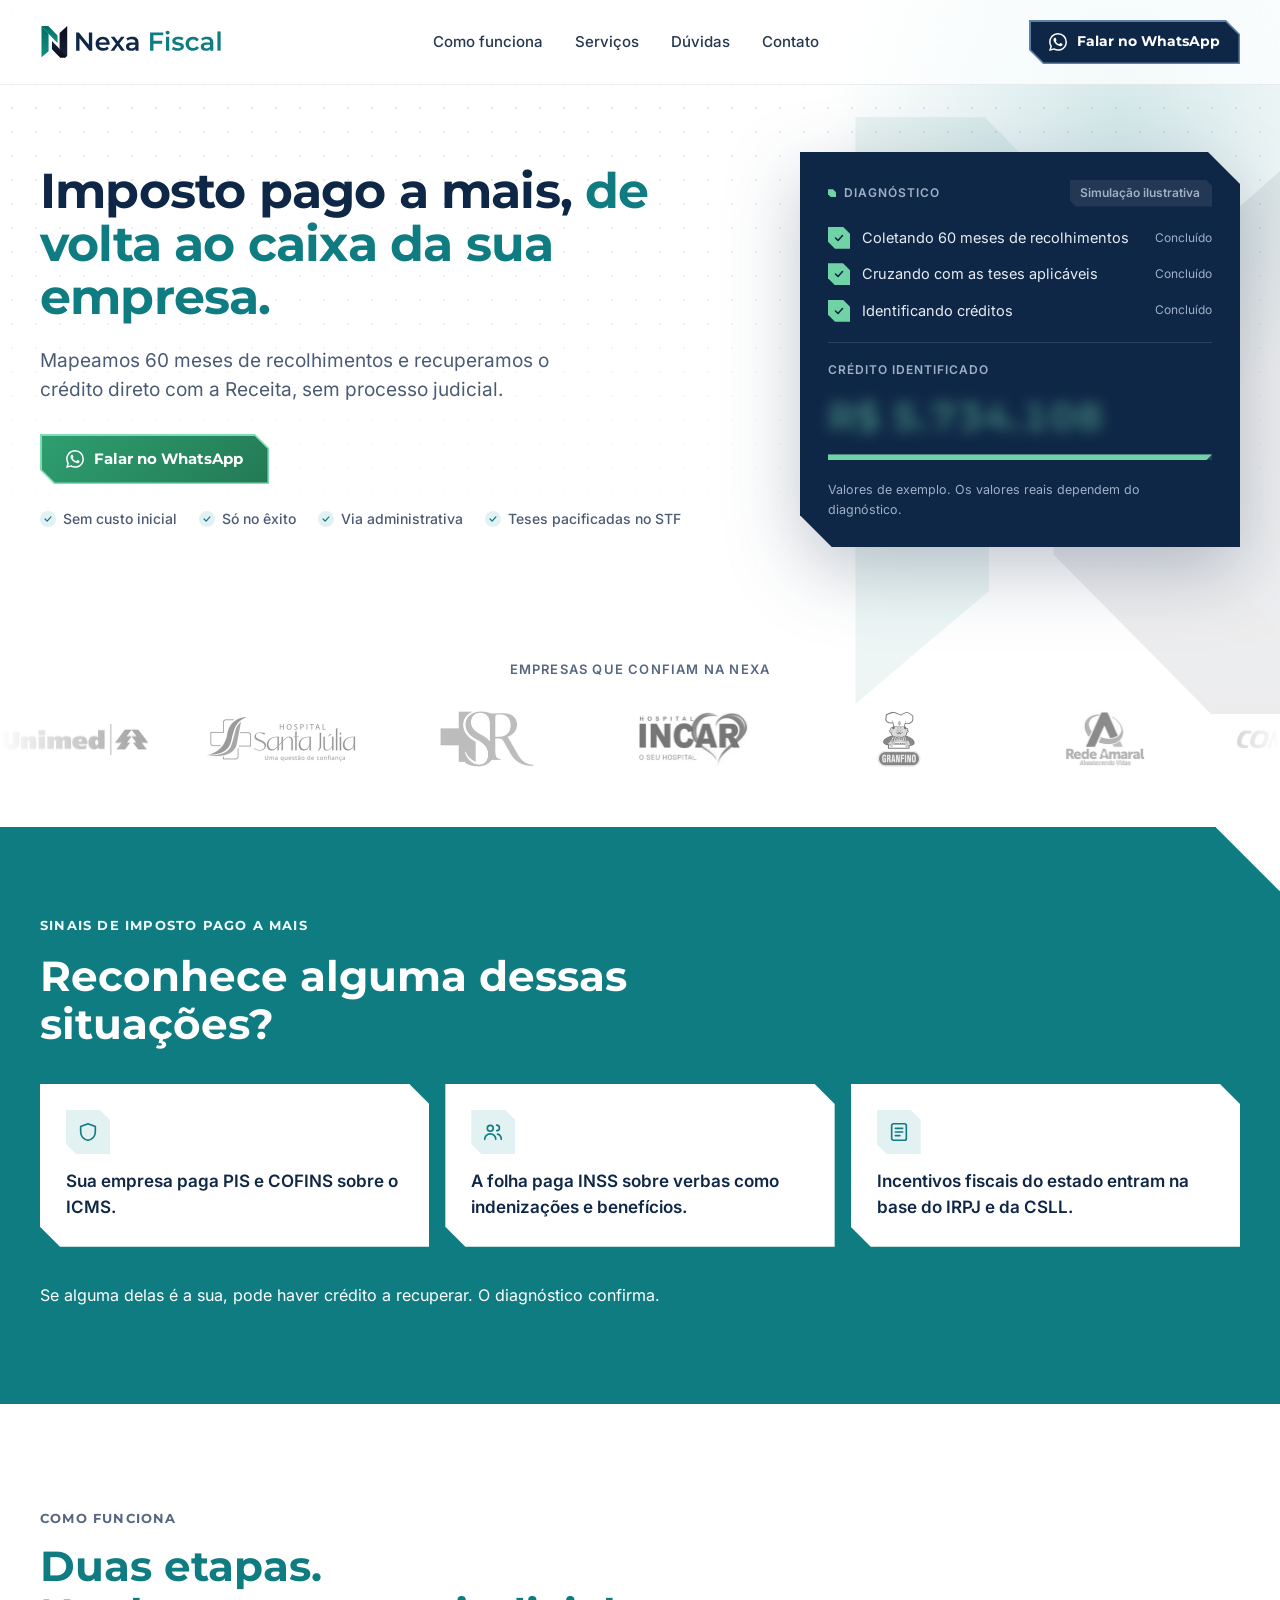
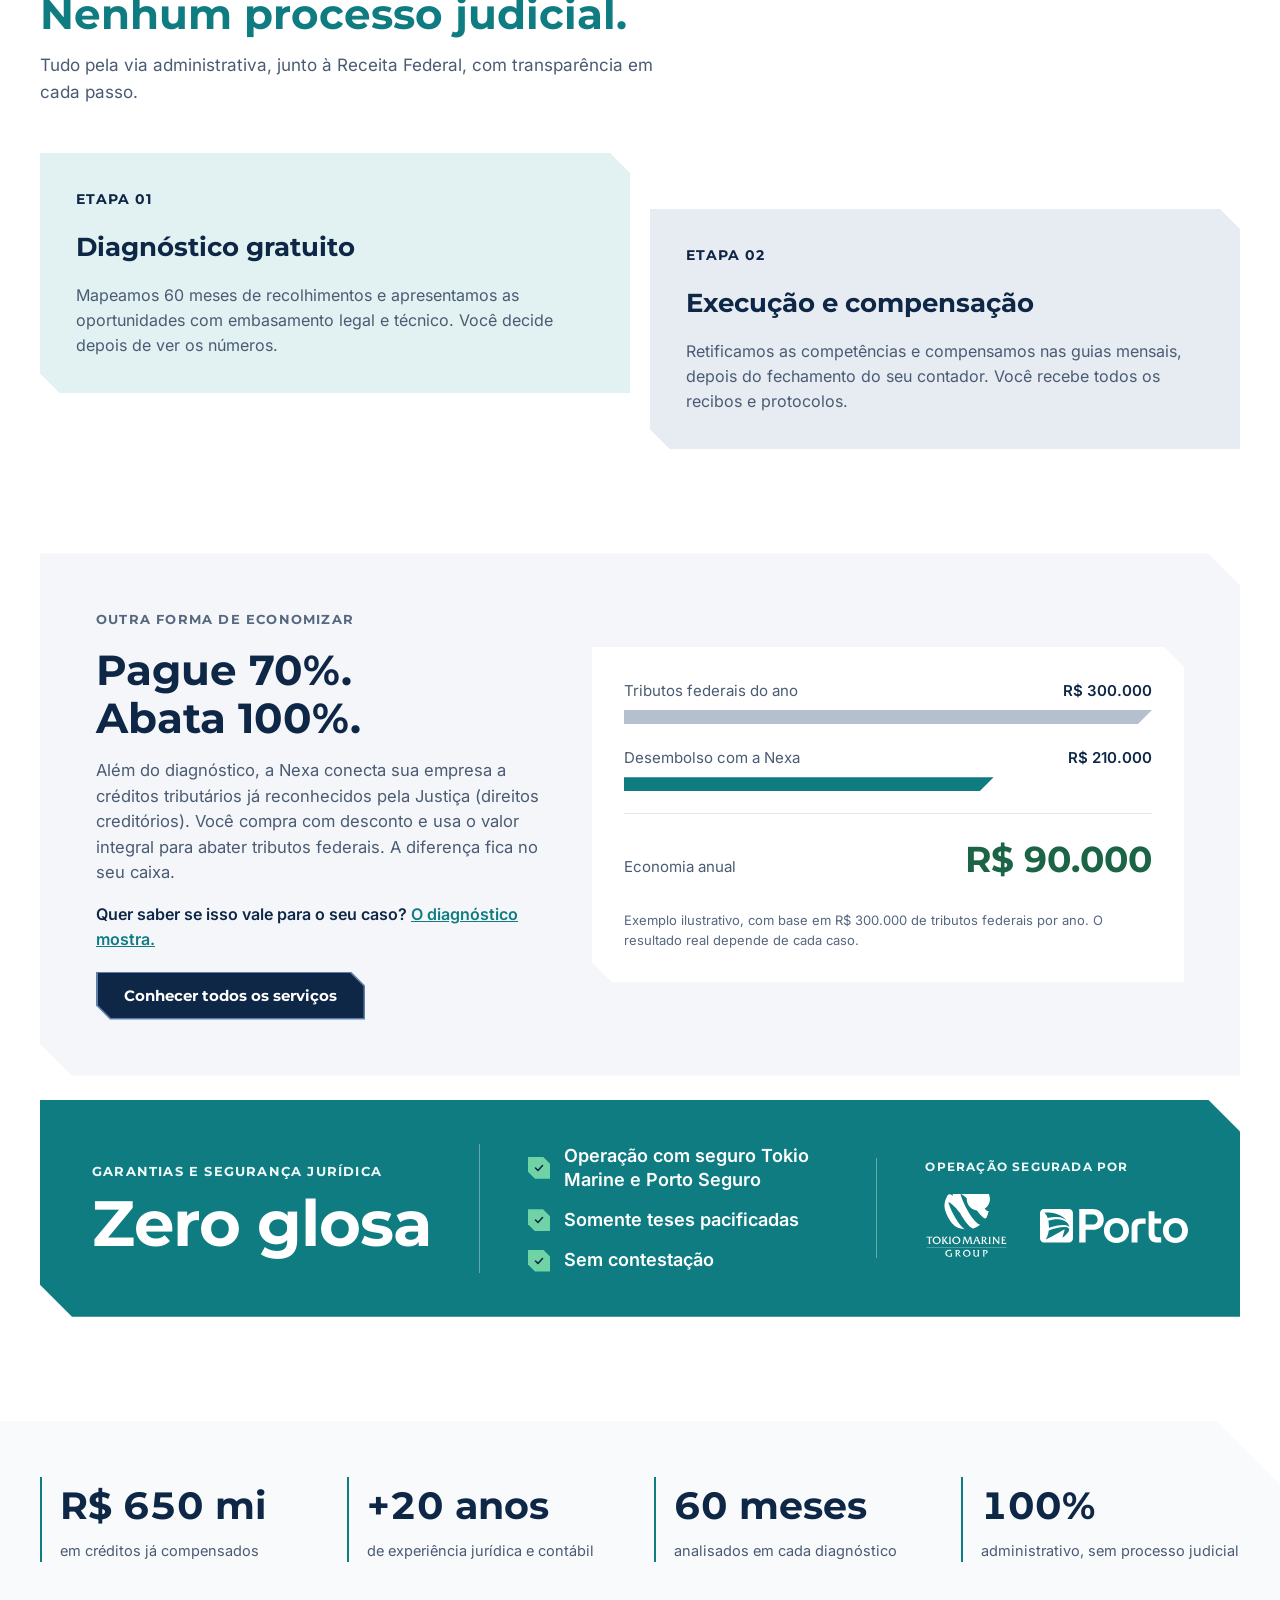
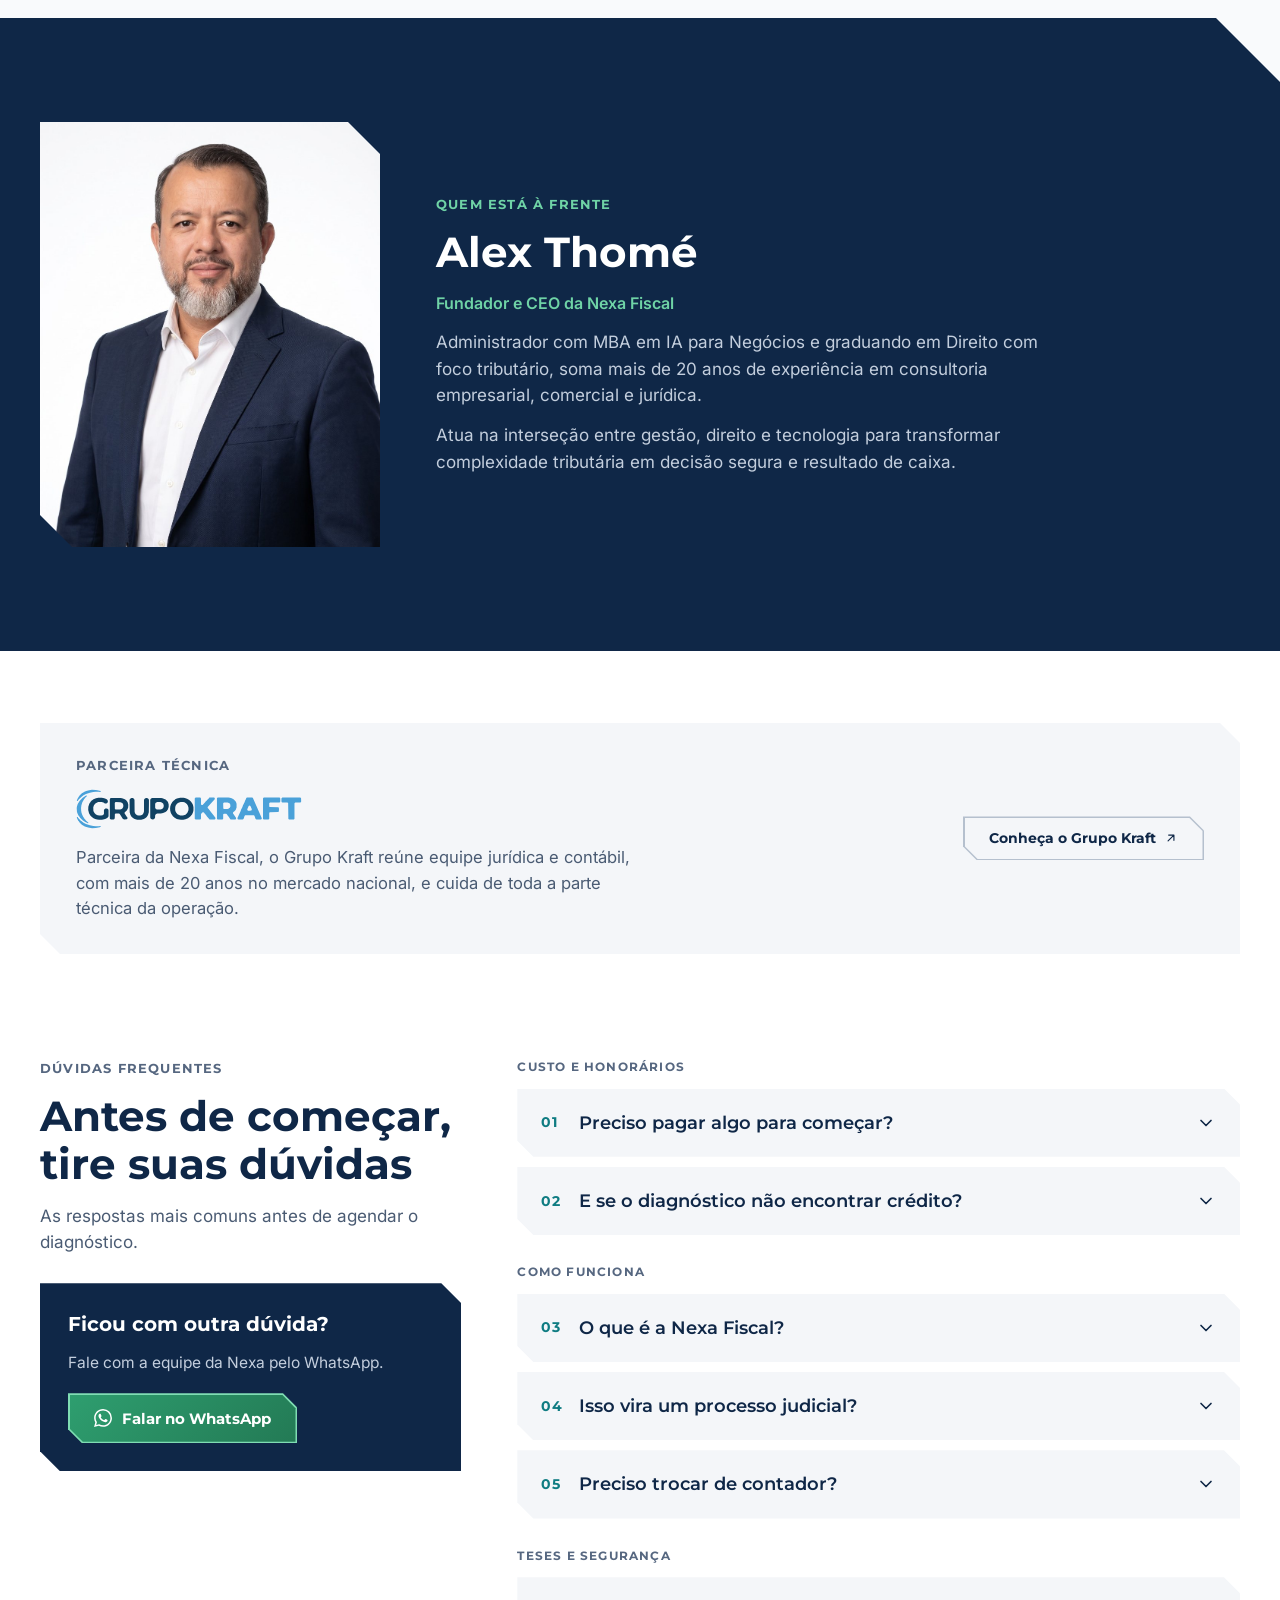
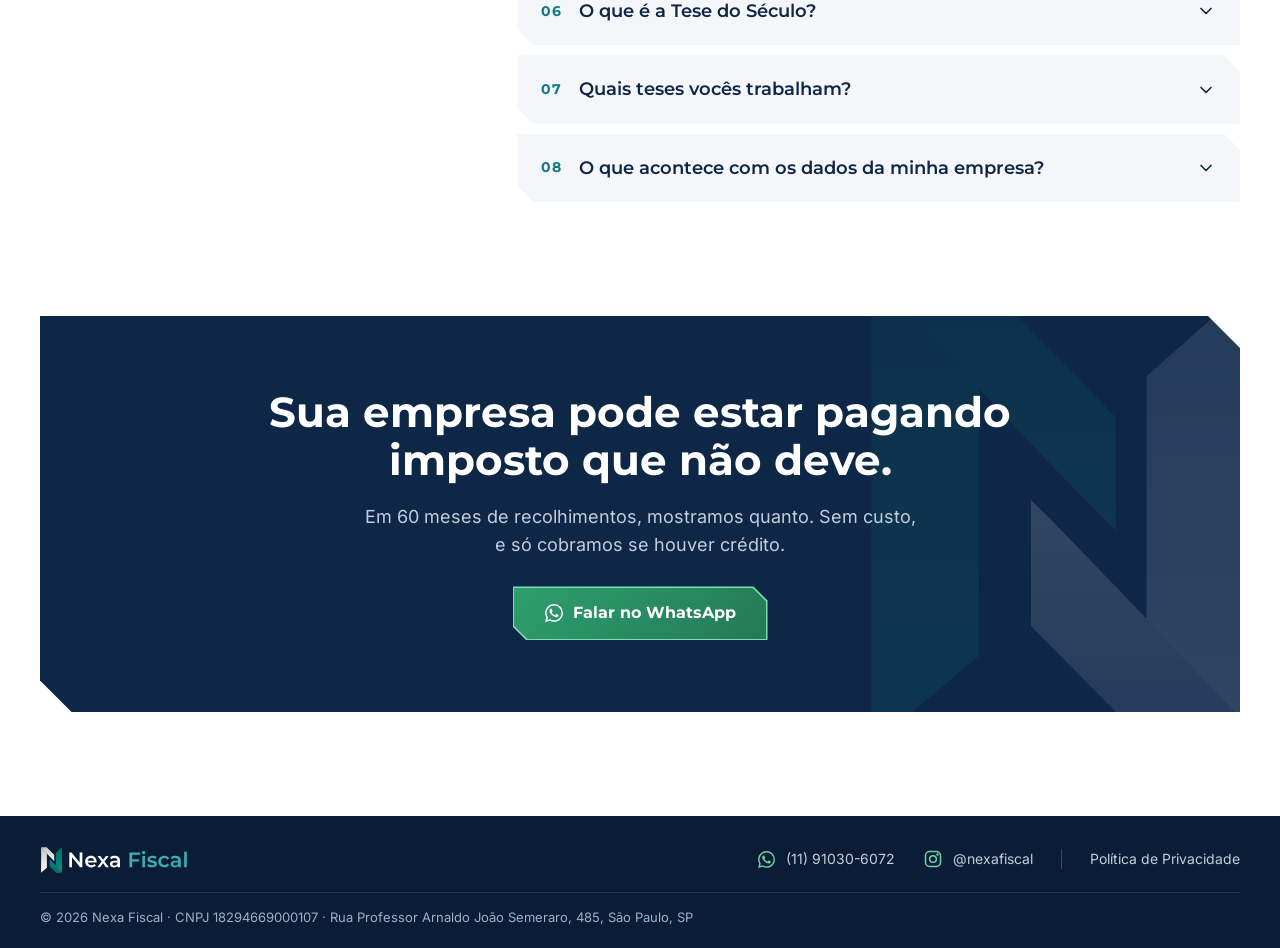
==== commit a62a83e2: "Merge origin/main: SEO/AEO/GEO + Proposta B (Serviços, menu, Instagram @nexafiscal) Co-Authored-By: " ====
--- a/index.html
+++ b/index.html
@@ -6,6 +6,11 @@
 <title>Nexa Fiscal | Recupere imposto pago a mais, sem processo judicial</title>
 <meta name="description" content="Mapeamos 60 meses de recolhimentos e recuperamos o crédito tributário direto com a Receita, pela via administrativa. Diagnóstico gratuito e honorários só no êxito.">
 <link rel="canonical" href="https://nexafiscal.com/">
+<link rel="alternate" hreflang="pt-BR" href="https://nexafiscal.com/">
+<link rel="alternate" hreflang="x-default" href="https://nexafiscal.com/">
+<meta name="robots" content="index, follow, max-image-preview:large, max-snippet:-1, max-video-preview:-1">
+<meta name="author" content="Nexa Fiscal">
+<link rel="alternate" type="text/plain" href="/llms.txt" title="llms.txt">
 <meta name="theme-color" content="#0F2747">
 <link rel="icon" href="/favicon.svg" type="image/svg+xml">
 <meta property="og:type" content="website">
@@ -17,12 +22,18 @@
 <meta property="og:image" content="https://nexafiscal.com/og-image.png">
 <meta property="og:image:width" content="1200">
 <meta property="og:image:height" content="630">
+<meta property="og:image:type" content="image/png">
+<meta property="og:image:alt" content="Nexa Fiscal: imposto pago a mais, de volta ao caixa da sua empresa">
 <meta name="twitter:card" content="summary_large_image">
+<meta name="twitter:title" content="Nexa Fiscal | Imposto pago a mais, de volta ao caixa da sua empresa">
+<meta name="twitter:description" content="Mapeamos 60 meses de recolhimentos e recuperamos o crédito direto com a Receita, sem processo judicial. Diagnóstico gratuito.">
+<meta name="twitter:image" content="https://nexafiscal.com/og-image.png">
+<meta name="twitter:image:alt" content="Nexa Fiscal: imposto pago a mais, de volta ao caixa da sua empresa">
 <link rel="preload" href="/fonts/inter-400-500-600.woff2" as="font" type="font/woff2" crossorigin>
 <link rel="preload" href="/fonts/montserrat-600-700.woff2" as="font" type="font/woff2" crossorigin>
 <link rel="stylesheet" href="/styles.css">
 <script type="application/ld+json">
-{"@context":"https://schema.org","@type":"ProfessionalService","name":"Nexa Fiscal","url":"https://nexafiscal.com/","logo":"https://nexafiscal.com/img/nexa-logo.svg","telephone":"+55 11 91030-6072","email":"contato@nexafiscal.com","taxID":"18.294.669/0001-07","sameAs":["https://instagram.com/nexafiscal"],"address":{"@type":"PostalAddress","streetAddress":"Rua Professor Arnaldo João Semeraro, 485","addressLocality":"São Paulo","addressRegion":"SP","addressCountry":"BR"}}
+{"@context":"https://schema.org","@graph":[{"@type":["ProfessionalService","Organization"],"@id":"https://nexafiscal.com/#organization","name":"Nexa Fiscal","legalName":"Nexa Fiscal","url":"https://nexafiscal.com/","logo":{"@type":"ImageObject","url":"https://nexafiscal.com/img/nexa-logo.svg"},"image":"https://nexafiscal.com/og-image.png","description":"Recuperação de créditos tributários pela via administrativa: mapeamos 60 meses de recolhimentos e recuperamos o imposto pago a mais direto com a Receita Federal, sem processo judicial.","telephone":"+55 11 91030-6072","email":"contato@nexafiscal.com","taxID":"18.294.669/0001-07","vatID":"18.294.669/0001-07","founder":{"@id":"https://nexafiscal.com/#alex-thome"},"areaServed":{"@type":"Country","name":"Brasil"},"inLanguage":"pt-BR","priceRange":"Sem custo inicial; honorários só no êxito","knowsAbout":["Recuperação de créditos tributários","Compensação tributária administrativa","Tese do Século (exclusão do ICMS da base do PIS e da COFINS)","PIS e COFINS não cumulativo","INSS sobre a folha de pagamento","FAP e RAT","Subvenção de ICMS (IRPJ e CSLL)","Direitos creditórios"],"sameAs":["https://instagram.com/nexafiscal"],"contactPoint":{"@type":"ContactPoint","contactType":"customer service","telephone":"+55 11 91030-6072","email":"contato@nexafiscal.com","areaServed":"BR","availableLanguage":"pt-BR"},"address":{"@type":"PostalAddress","streetAddress":"Rua Professor Arnaldo João Semeraro, 485","addressLocality":"São Paulo","addressRegion":"SP","addressCountry":"BR"},"makesOffer":{"@id":"https://nexafiscal.com/#servico"}},{"@type":"WebSite","@id":"https://nexafiscal.com/#website","url":"https://nexafiscal.com/","name":"Nexa Fiscal","inLanguage":"pt-BR","publisher":{"@id":"https://nexafiscal.com/#organization"}},{"@type":"WebPage","@id":"https://nexafiscal.com/#webpage","url":"https://nexafiscal.com/","name":"Nexa Fiscal | Recupere imposto pago a mais, sem processo judicial","isPartOf":{"@id":"https://nexafiscal.com/#website"},"about":{"@id":"https://nexafiscal.com/#organization"},"primaryImageOfPage":{"@type":"ImageObject","url":"https://nexafiscal.com/og-image.png","width":1200,"height":630},"inLanguage":"pt-BR","breadcrumb":{"@id":"https://nexafiscal.com/#breadcrumb"}},{"@type":"BreadcrumbList","@id":"https://nexafiscal.com/#breadcrumb","itemListElement":[{"@type":"ListItem","position":1,"name":"Início","item":"https://nexafiscal.com/"}]},{"@type":"Service","@id":"https://nexafiscal.com/#servico","name":"Recuperação de créditos tributários pela via administrativa","serviceType":"Recuperação de créditos tributários","provider":{"@id":"https://nexafiscal.com/#organization"},"areaServed":{"@type":"Country","name":"Brasil"},"description":"Diagnóstico gratuito de 60 meses de recolhimentos, retificação das competências e compensação nas guias mensais, direto com a Receita Federal, sem processo judicial. Honorários só no êxito.","offers":{"@type":"Offer","description":"Diagnóstico gratuito, sem taxa de adesão. Honorários cobrados apenas se houver crédito.","price":"0","priceCurrency":"BRL"},"hasOfferCatalog":{"@type":"OfferCatalog","name":"Onde atuamos","itemListElement":[{"@type":"Offer","itemOffered":{"@type":"Service","name":"INSS sobre a folha","description":"Verbas que não deveriam entrar na base, como indenizações, e revisão do FAP e do RAT."}},{"@type":"Offer","itemOffered":{"@type":"Service","name":"PIS e COFINS não cumulativo","description":"Créditos sobre insumos e despesas da operação, como energia, aluguéis e fretes."}},{"@type":"Offer","itemOffered":{"@type":"Service","name":"ICMS na base do PIS e COFINS (Tese do Século)","description":"Decisão definitiva do STF, válida para o ICMS próprio e para o ICMS-ST."}},{"@type":"Offer","itemOffered":{"@type":"Service","name":"Subvenção de ICMS","description":"Exclusão de incentivos fiscais estaduais da base do IRPJ e da CSLL."}}]}},{"@type":"Person","@id":"https://nexafiscal.com/#alex-thome","name":"Alex Thomé","jobTitle":"Fundador e CEO","image":"https://nexafiscal.com/img/alex-thome.jpg","worksFor":{"@id":"https://nexafiscal.com/#organization"},"description":"Administrador com MBA em IA para Negócios e graduando em Direito com foco tributário, com mais de 20 anos de experiência em consultoria empresarial, comercial e jurídica."},{"@type":"FAQPage","@id":"https://nexafiscal.com/#faq","inLanguage":"pt-BR","isPartOf":{"@id":"https://nexafiscal.com/#webpage"},"mainEntity":[{"@type":"Question","name":"Preciso pagar algo para começar?","acceptedAnswer":{"@type":"Answer","text":"Não. O diagnóstico é gratuito e não há taxa de adesão. Os honorários vêm só depois que o benefício é apurado ou compensado."}},{"@type":"Question","name":"E se o diagnóstico não encontrar crédito?","acceptedAnswer":{"@type":"Answer","text":"Você não paga nada. A remuneração da Nexa é só no êxito, então só cobramos se houver crédito."}},{"@type":"Question","name":"O que é a Nexa Fiscal?","acceptedAnswer":{"@type":"Answer","text":"A Nexa Fiscal é uma empresa de recuperação de créditos tributários. Mapeamos 60 meses de recolhimentos e recuperamos o imposto pago a mais direto com a Receita Federal, pela via administrativa, sem processo judicial. O diagnóstico é gratuito e os honorários são só no êxito. A parte técnica é feita junto ao Grupo Kraft, parceiro com equipe jurídica e contábil."}},{"@type":"Question","name":"Isso vira um processo judicial?","acceptedAnswer":{"@type":"Answer","text":"Não. Tudo é feito pela via administrativa, junto à Receita Federal. Retificamos as competências e compensamos nas guias mensais."}},{"@type":"Question","name":"Preciso trocar de contador?","acceptedAnswer":{"@type":"Answer","text":"Não. Seu contador é o nosso maior aliado e continua cuidando da rotina, sem nenhum trabalho adicional. A Nexa cuida de todo o resto: a compensação é feita depois do fechamento dele, e você recebe todos os recibos e protocolos."}},{"@type":"Question","name":"O que é a Tese do Século?","acceptedAnswer":{"@type":"Answer","text":"É a exclusão do ICMS da base de cálculo do PIS e da COFINS, reconhecida pelo STF (Tema 69, RE 574.706) com decisão definitiva. Vale para o ICMS próprio e para o ICMS-ST (substituição tributária) e pode gerar crédito sobre até 60 meses de recolhimentos."}},{"@type":"Question","name":"Quais teses vocês trabalham?","acceptedAnswer":{"@type":"Answer","text":"Atuamos só em teses com jurisprudência consolidada, como a exclusão do ICMS da base do PIS e da COFINS, com decisão definitiva do STF. As teses de PIS e COFINS não cumulativo valem para empresas do Lucro Real. O diagnóstico mostra quais se aplicam ao seu caso."}},{"@type":"Question","name":"O que acontece com os dados da minha empresa?","acceptedAnswer":{"@type":"Answer","text":"Usamos as informações só para o diagnóstico e para o serviço, e não vendemos dados. O tratamento segue a LGPD. Os detalhes estão na Política de Privacidade."}}]}]}
 </script>
 </head>
 <body>
@@ -31,7 +42,7 @@
 <a class="nb-skip" href="#nb-main">Pular para o conteúdo</a>
 <header class="nb-head" id="nb-head">
 <div class="nb-hin" style="max-width: 1200px; margin: 0 auto; padding: 20px 24px; display: flex; align-items: center; justify-content: space-between; gap: 24px;">
-<a href="#nb-topo" aria-label="Nexa Fiscal, início"><img class="nb-logo-h nb-d" src="/img/nexa-logo.svg" alt="Nexa Fiscal" width="182" height="34" style="height: 34px; width: auto; display: block;"><img class="nb-logo-ic" src="/img/nexa-icone.svg" alt="Nexa Fiscal" width="29" height="36" style="height: 36px; width: auto;"></a>
+<a class="nb-home" href="/" aria-label="Nexa Fiscal, início"><img class="nb-logo-h nb-d" src="/img/nexa-logo.svg" alt="Nexa Fiscal" width="182" height="34" style="height: 34px; width: auto; display: block;"><img class="nb-logo-ic" src="/img/nexa-icone.svg" alt="Nexa Fiscal" width="29" height="36" style="height: 36px; width: auto;"></a>
 <nav class="nb-nav" aria-label="Principal" style="display: flex; gap: 32px; align-items: center;">
 <a href="#nb-como">Como funciona</a>
 <a href="/servicos">Serviços</a>
@@ -285,6 +296,10 @@
 </details>
 <p class="nb-faq-g">Como funciona</p>
 <details>
+<summary>O que é a Nexa Fiscal?<svg aria-hidden="true" width="20" height="20" viewBox="0 0 24 24" fill="none" stroke="#0F2747" stroke-width="2" stroke-linecap="round" stroke-linejoin="round"><path d="m6 9 6 6 6-6"></path></svg></summary>
+<p class="nb-ans">A Nexa Fiscal é uma empresa de recuperação de créditos tributários. Mapeamos 60 meses de recolhimentos e recuperamos o imposto pago a mais direto com a Receita Federal, pela via administrativa, sem processo judicial. O diagnóstico é gratuito e os honorários são só no êxito. A parte técnica é feita junto ao Grupo Kraft, parceiro com equipe jurídica e contábil.</p>
+</details>
+<details>
 <summary>Isso vira um processo judicial?<svg aria-hidden="true" width="20" height="20" viewBox="0 0 24 24" fill="none" stroke="#0F2747" stroke-width="2" stroke-linecap="round" stroke-linejoin="round"><path d="m6 9 6 6 6-6"></path></svg></summary>
 <p class="nb-ans">Não. Tudo é feito pela via administrativa, junto à Receita Federal. Retificamos as competências e compensamos nas guias mensais.</p>
 </details>
@@ -293,6 +308,10 @@
 <p class="nb-ans">Não. Seu contador é o nosso maior aliado e continua cuidando da rotina, sem nenhum trabalho adicional. A Nexa cuida de todo o resto: a compensação é feita depois do fechamento dele, e você recebe todos os recibos e protocolos.</p>
 </details>
 <p class="nb-faq-g">Teses e segurança</p>
+<details>
+<summary>O que é a Tese do Século?<svg aria-hidden="true" width="20" height="20" viewBox="0 0 24 24" fill="none" stroke="#0F2747" stroke-width="2" stroke-linecap="round" stroke-linejoin="round"><path d="m6 9 6 6 6-6"></path></svg></summary>
+<p class="nb-ans">É a exclusão do ICMS da base de cálculo do PIS e da COFINS, reconhecida pelo STF (Tema 69, RE 574.706) com decisão definitiva. Vale para o ICMS próprio e para o ICMS-ST (substituição tributária) e pode gerar crédito sobre até 60 meses de recolhimentos.</p>
+</details>
 <details>
 <summary>Quais teses vocês trabalham?<svg aria-hidden="true" width="20" height="20" viewBox="0 0 24 24" fill="none" stroke="#0F2747" stroke-width="2" stroke-linecap="round" stroke-linejoin="round"><path d="m6 9 6 6 6-6"></path></svg></summary>
 <p class="nb-ans">Atuamos só em teses com jurisprudência consolidada, como a exclusão do ICMS da base do PIS e da COFINS, com decisão definitiva do STF. As teses de PIS e COFINS não cumulativo valem para empresas do Lucro Real. O diagnóstico mostra quais se aplicam ao seu caso.</p>
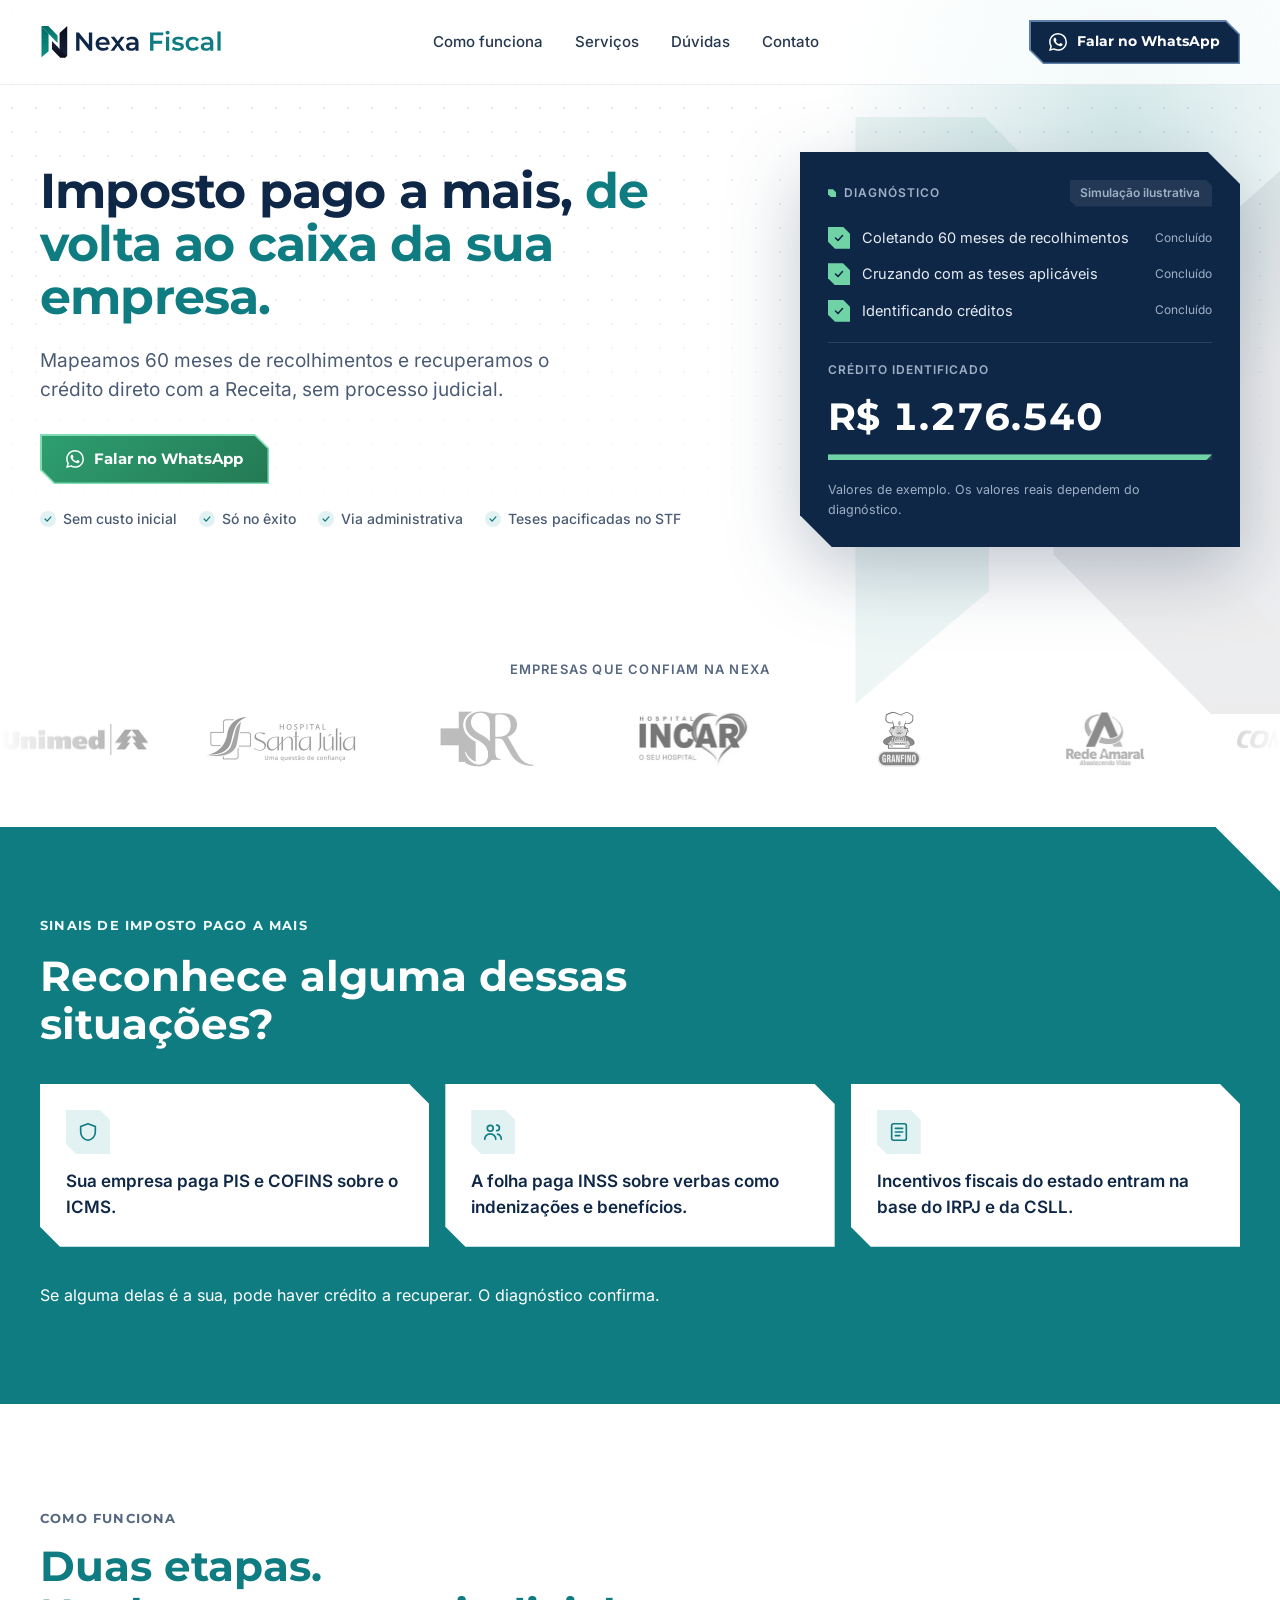
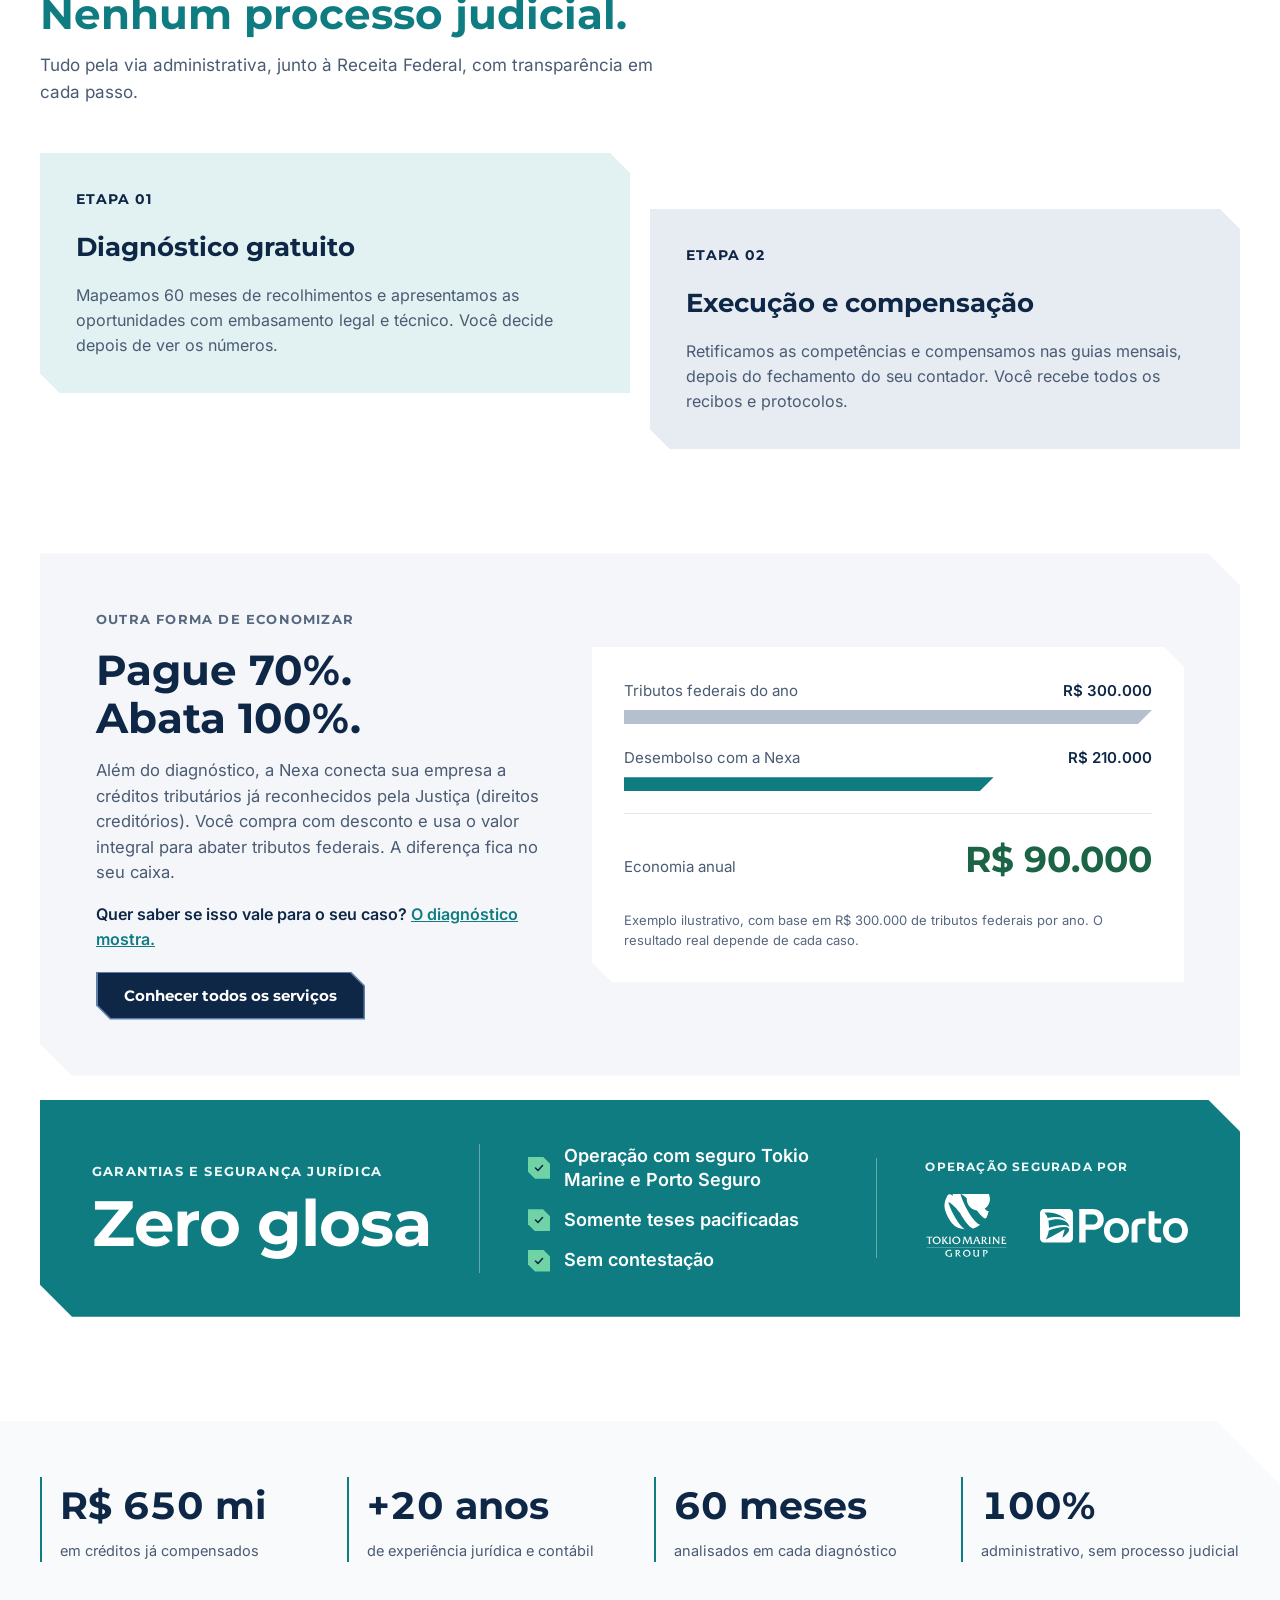
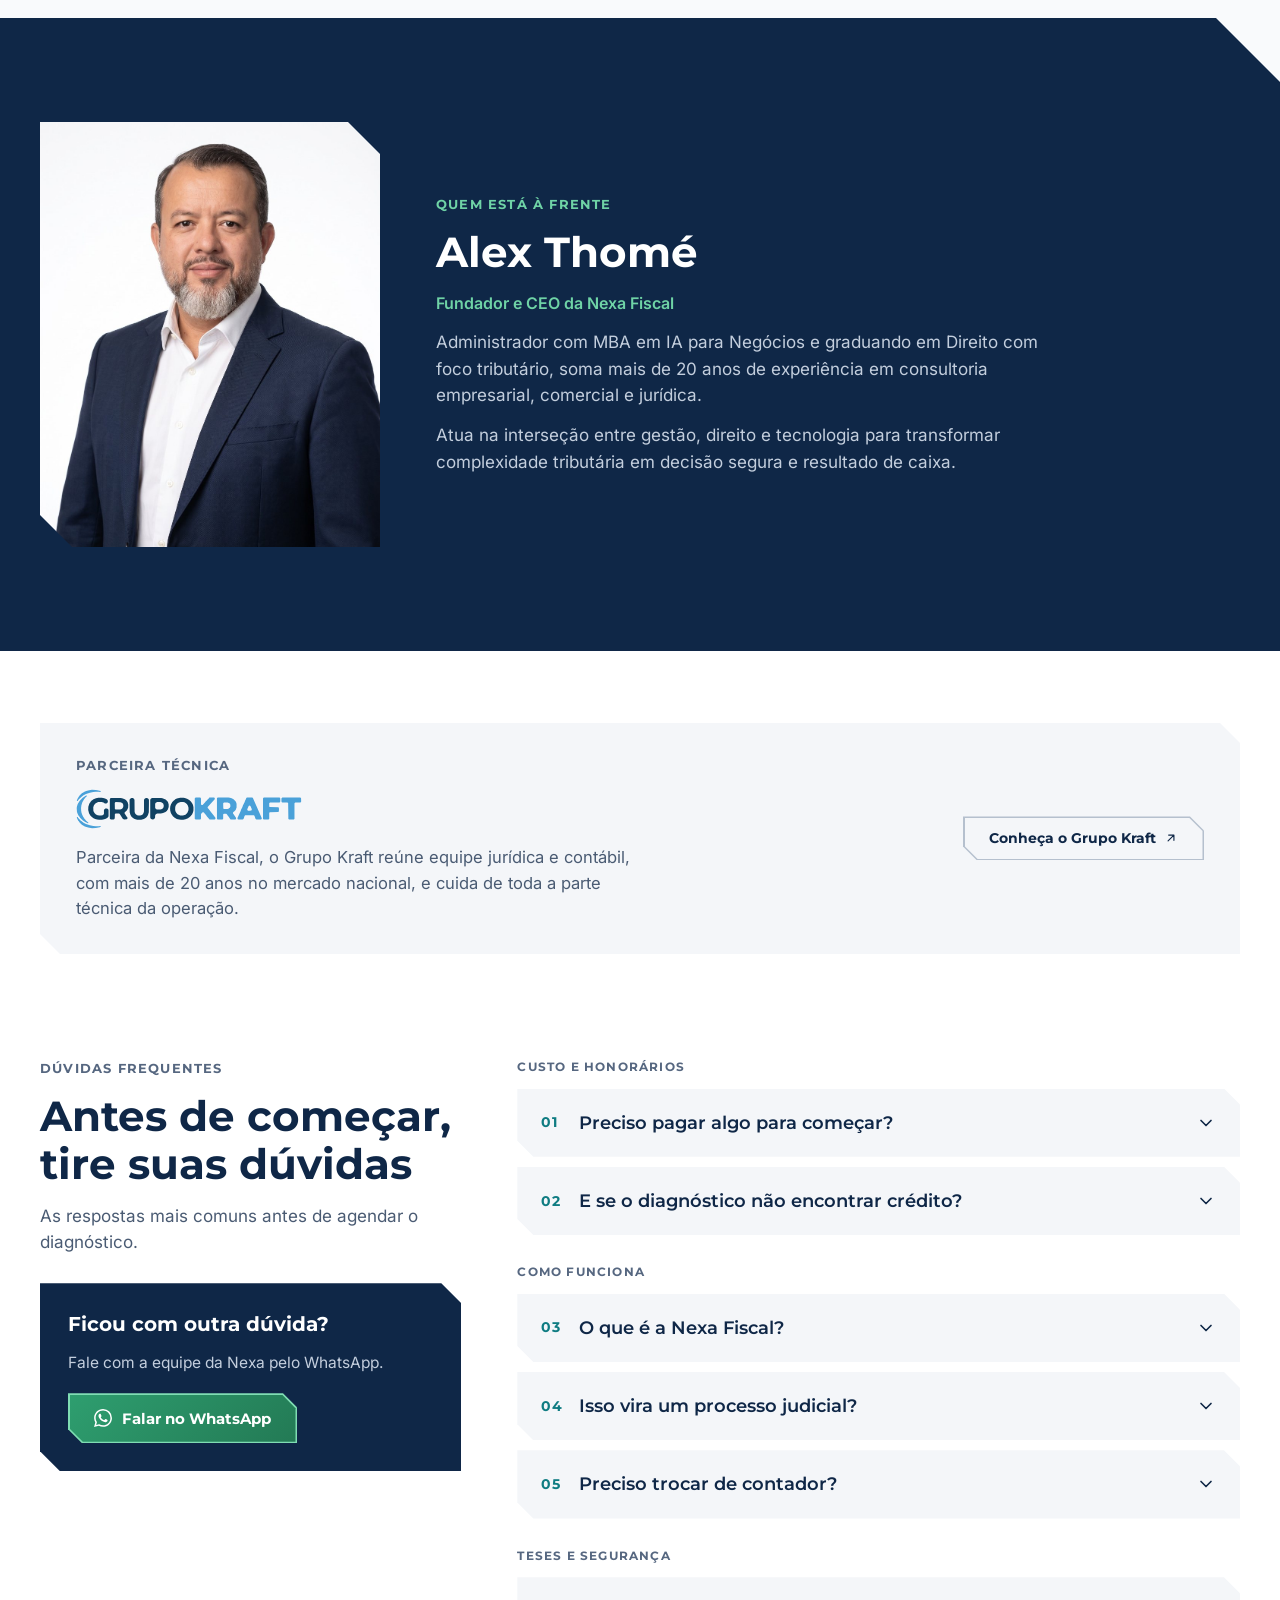
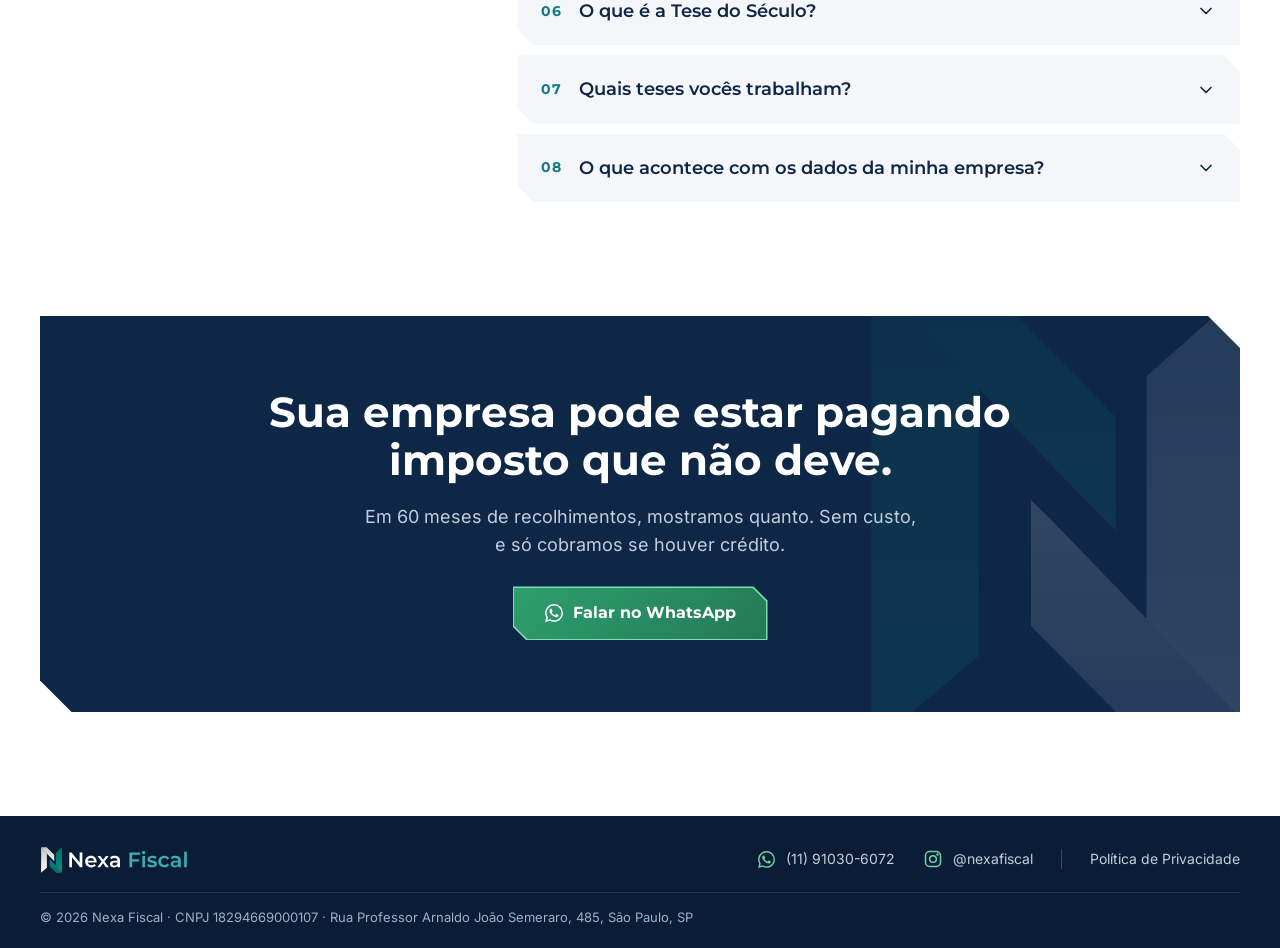
==== commit c96203d0: "SEO/AEO/GEO na página Serviços: meta robots/hreflang/Twitter, JSON-LD (WebPage, breadcrumb, 2 serviç" ====
--- a/index.html
+++ b/index.html
@@ -33,7 +33,7 @@
 <link rel="preload" href="/fonts/montserrat-600-700.woff2" as="font" type="font/woff2" crossorigin>
 <link rel="stylesheet" href="/styles.css">
 <script type="application/ld+json">
-{"@context":"https://schema.org","@graph":[{"@type":["ProfessionalService","Organization"],"@id":"https://nexafiscal.com/#organization","name":"Nexa Fiscal","legalName":"Nexa Fiscal","url":"https://nexafiscal.com/","logo":{"@type":"ImageObject","url":"https://nexafiscal.com/img/nexa-logo.svg"},"image":"https://nexafiscal.com/og-image.png","description":"Recuperação de créditos tributários pela via administrativa: mapeamos 60 meses de recolhimentos e recuperamos o imposto pago a mais direto com a Receita Federal, sem processo judicial.","telephone":"+55 11 91030-6072","email":"contato@nexafiscal.com","taxID":"18.294.669/0001-07","vatID":"18.294.669/0001-07","founder":{"@id":"https://nexafiscal.com/#alex-thome"},"areaServed":{"@type":"Country","name":"Brasil"},"inLanguage":"pt-BR","priceRange":"Sem custo inicial; honorários só no êxito","knowsAbout":["Recuperação de créditos tributários","Compensação tributária administrativa","Tese do Século (exclusão do ICMS da base do PIS e da COFINS)","PIS e COFINS não cumulativo","INSS sobre a folha de pagamento","FAP e RAT","Subvenção de ICMS (IRPJ e CSLL)","Direitos creditórios"],"sameAs":["https://instagram.com/nexafiscal"],"contactPoint":{"@type":"ContactPoint","contactType":"customer service","telephone":"+55 11 91030-6072","email":"contato@nexafiscal.com","areaServed":"BR","availableLanguage":"pt-BR"},"address":{"@type":"PostalAddress","streetAddress":"Rua Professor Arnaldo João Semeraro, 485","addressLocality":"São Paulo","addressRegion":"SP","addressCountry":"BR"},"makesOffer":{"@id":"https://nexafiscal.com/#servico"}},{"@type":"WebSite","@id":"https://nexafiscal.com/#website","url":"https://nexafiscal.com/","name":"Nexa Fiscal","inLanguage":"pt-BR","publisher":{"@id":"https://nexafiscal.com/#organization"}},{"@type":"WebPage","@id":"https://nexafiscal.com/#webpage","url":"https://nexafiscal.com/","name":"Nexa Fiscal | Recupere imposto pago a mais, sem processo judicial","isPartOf":{"@id":"https://nexafiscal.com/#website"},"about":{"@id":"https://nexafiscal.com/#organization"},"primaryImageOfPage":{"@type":"ImageObject","url":"https://nexafiscal.com/og-image.png","width":1200,"height":630},"inLanguage":"pt-BR","breadcrumb":{"@id":"https://nexafiscal.com/#breadcrumb"}},{"@type":"BreadcrumbList","@id":"https://nexafiscal.com/#breadcrumb","itemListElement":[{"@type":"ListItem","position":1,"name":"Início","item":"https://nexafiscal.com/"}]},{"@type":"Service","@id":"https://nexafiscal.com/#servico","name":"Recuperação de créditos tributários pela via administrativa","serviceType":"Recuperação de créditos tributários","provider":{"@id":"https://nexafiscal.com/#organization"},"areaServed":{"@type":"Country","name":"Brasil"},"description":"Diagnóstico gratuito de 60 meses de recolhimentos, retificação das competências e compensação nas guias mensais, direto com a Receita Federal, sem processo judicial. Honorários só no êxito.","offers":{"@type":"Offer","description":"Diagnóstico gratuito, sem taxa de adesão. Honorários cobrados apenas se houver crédito.","price":"0","priceCurrency":"BRL"},"hasOfferCatalog":{"@type":"OfferCatalog","name":"Onde atuamos","itemListElement":[{"@type":"Offer","itemOffered":{"@type":"Service","name":"INSS sobre a folha","description":"Verbas que não deveriam entrar na base, como indenizações, e revisão do FAP e do RAT."}},{"@type":"Offer","itemOffered":{"@type":"Service","name":"PIS e COFINS não cumulativo","description":"Créditos sobre insumos e despesas da operação, como energia, aluguéis e fretes."}},{"@type":"Offer","itemOffered":{"@type":"Service","name":"ICMS na base do PIS e COFINS (Tese do Século)","description":"Decisão definitiva do STF, válida para o ICMS próprio e para o ICMS-ST."}},{"@type":"Offer","itemOffered":{"@type":"Service","name":"Subvenção de ICMS","description":"Exclusão de incentivos fiscais estaduais da base do IRPJ e da CSLL."}}]}},{"@type":"Person","@id":"https://nexafiscal.com/#alex-thome","name":"Alex Thomé","jobTitle":"Fundador e CEO","image":"https://nexafiscal.com/img/alex-thome.jpg","worksFor":{"@id":"https://nexafiscal.com/#organization"},"description":"Administrador com MBA em IA para Negócios e graduando em Direito com foco tributário, com mais de 20 anos de experiência em consultoria empresarial, comercial e jurídica."},{"@type":"FAQPage","@id":"https://nexafiscal.com/#faq","inLanguage":"pt-BR","isPartOf":{"@id":"https://nexafiscal.com/#webpage"},"mainEntity":[{"@type":"Question","name":"Preciso pagar algo para começar?","acceptedAnswer":{"@type":"Answer","text":"Não. O diagnóstico é gratuito e não há taxa de adesão. Os honorários vêm só depois que o benefício é apurado ou compensado."}},{"@type":"Question","name":"E se o diagnóstico não encontrar crédito?","acceptedAnswer":{"@type":"Answer","text":"Você não paga nada. A remuneração da Nexa é só no êxito, então só cobramos se houver crédito."}},{"@type":"Question","name":"O que é a Nexa Fiscal?","acceptedAnswer":{"@type":"Answer","text":"A Nexa Fiscal é uma empresa de recuperação de créditos tributários. Mapeamos 60 meses de recolhimentos e recuperamos o imposto pago a mais direto com a Receita Federal, pela via administrativa, sem processo judicial. O diagnóstico é gratuito e os honorários são só no êxito. A parte técnica é feita junto ao Grupo Kraft, parceiro com equipe jurídica e contábil."}},{"@type":"Question","name":"Isso vira um processo judicial?","acceptedAnswer":{"@type":"Answer","text":"Não. Tudo é feito pela via administrativa, junto à Receita Federal. Retificamos as competências e compensamos nas guias mensais."}},{"@type":"Question","name":"Preciso trocar de contador?","acceptedAnswer":{"@type":"Answer","text":"Não. Seu contador é o nosso maior aliado e continua cuidando da rotina, sem nenhum trabalho adicional. A Nexa cuida de todo o resto: a compensação é feita depois do fechamento dele, e você recebe todos os recibos e protocolos."}},{"@type":"Question","name":"O que é a Tese do Século?","acceptedAnswer":{"@type":"Answer","text":"É a exclusão do ICMS da base de cálculo do PIS e da COFINS, reconhecida pelo STF (Tema 69, RE 574.706) com decisão definitiva. Vale para o ICMS próprio e para o ICMS-ST (substituição tributária) e pode gerar crédito sobre até 60 meses de recolhimentos."}},{"@type":"Question","name":"Quais teses vocês trabalham?","acceptedAnswer":{"@type":"Answer","text":"Atuamos só em teses com jurisprudência consolidada, como a exclusão do ICMS da base do PIS e da COFINS, com decisão definitiva do STF. As teses de PIS e COFINS não cumulativo valem para empresas do Lucro Real. O diagnóstico mostra quais se aplicam ao seu caso."}},{"@type":"Question","name":"O que acontece com os dados da minha empresa?","acceptedAnswer":{"@type":"Answer","text":"Usamos as informações só para o diagnóstico e para o serviço, e não vendemos dados. O tratamento segue a LGPD. Os detalhes estão na Política de Privacidade."}}]}]}
+{"@context":"https://schema.org","@graph":[{"@type":["ProfessionalService","Organization"],"@id":"https://nexafiscal.com/#organization","name":"Nexa Fiscal","legalName":"Nexa Fiscal","url":"https://nexafiscal.com/","logo":{"@type":"ImageObject","url":"https://nexafiscal.com/img/nexa-logo.svg"},"image":"https://nexafiscal.com/og-image.png","description":"Recuperação de créditos tributários pela via administrativa: mapeamos 60 meses de recolhimentos e recuperamos o imposto pago a mais direto com a Receita Federal, sem processo judicial.","telephone":"+55 11 91030-6072","email":"contato@nexafiscal.com","taxID":"18.294.669/0001-07","vatID":"18.294.669/0001-07","founder":{"@id":"https://nexafiscal.com/#alex-thome"},"areaServed":{"@type":"Country","name":"Brasil"},"inLanguage":"pt-BR","priceRange":"Sem custo inicial; honorários só no êxito","knowsAbout":["Recuperação de créditos tributários","Compensação tributária administrativa","Tese do Século (exclusão do ICMS da base do PIS e da COFINS)","PIS e COFINS não cumulativo","INSS sobre a folha de pagamento","FAP e RAT","Subvenção de ICMS (IRPJ e CSLL)","Direitos creditórios"],"sameAs":["https://instagram.com/nexafiscal"],"contactPoint":{"@type":"ContactPoint","contactType":"customer service","telephone":"+55 11 91030-6072","email":"contato@nexafiscal.com","areaServed":"BR","availableLanguage":"pt-BR"},"address":{"@type":"PostalAddress","streetAddress":"Rua Professor Arnaldo João Semeraro, 485","addressLocality":"São Paulo","addressRegion":"SP","addressCountry":"BR"},"makesOffer":[{"@id":"https://nexafiscal.com/#servico"},{"@id":"https://nexafiscal.com/servicos#cessao"}]},{"@type":"WebSite","@id":"https://nexafiscal.com/#website","url":"https://nexafiscal.com/","name":"Nexa Fiscal","inLanguage":"pt-BR","publisher":{"@id":"https://nexafiscal.com/#organization"}},{"@type":"WebPage","@id":"https://nexafiscal.com/#webpage","url":"https://nexafiscal.com/","name":"Nexa Fiscal | Recupere imposto pago a mais, sem processo judicial","isPartOf":{"@id":"https://nexafiscal.com/#website"},"about":{"@id":"https://nexafiscal.com/#organization"},"primaryImageOfPage":{"@type":"ImageObject","url":"https://nexafiscal.com/og-image.png","width":1200,"height":630},"inLanguage":"pt-BR","breadcrumb":{"@id":"https://nexafiscal.com/#breadcrumb"}},{"@type":"BreadcrumbList","@id":"https://nexafiscal.com/#breadcrumb","itemListElement":[{"@type":"ListItem","position":1,"name":"Início","item":"https://nexafiscal.com/"}]},{"@type":"Service","@id":"https://nexafiscal.com/#servico","name":"Recuperação de créditos tributários pela via administrativa","serviceType":"Recuperação de créditos tributários","provider":{"@id":"https://nexafiscal.com/#organization"},"areaServed":{"@type":"Country","name":"Brasil"},"description":"Diagnóstico gratuito de 60 meses de recolhimentos, retificação das competências e compensação nas guias mensais, direto com a Receita Federal, sem processo judicial. Honorários só no êxito.","offers":{"@type":"Offer","description":"Diagnóstico gratuito, sem taxa de adesão. Honorários cobrados apenas se houver crédito.","price":"0","priceCurrency":"BRL"},"hasOfferCatalog":{"@type":"OfferCatalog","name":"Onde atuamos","itemListElement":[{"@type":"Offer","itemOffered":{"@type":"Service","name":"INSS sobre a folha","description":"Verbas que não deveriam entrar na base, como indenizações, e revisão do FAP e do RAT."}},{"@type":"Offer","itemOffered":{"@type":"Service","name":"PIS e COFINS não cumulativo","description":"Créditos sobre insumos e despesas da operação, como energia, aluguéis e fretes."}},{"@type":"Offer","itemOffered":{"@type":"Service","name":"ICMS na base do PIS e COFINS (Tese do Século)","description":"Decisão definitiva do STF, válida para o ICMS próprio e para o ICMS-ST."}},{"@type":"Offer","itemOffered":{"@type":"Service","name":"Subvenção de ICMS","description":"Exclusão de incentivos fiscais estaduais da base do IRPJ e da CSLL."}}]}},{"@type":"Person","@id":"https://nexafiscal.com/#alex-thome","name":"Alex Thomé","jobTitle":"Fundador e CEO","image":"https://nexafiscal.com/img/alex-thome.jpg","worksFor":{"@id":"https://nexafiscal.com/#organization"},"description":"Administrador com MBA em IA para Negócios e graduando em Direito com foco tributário, com mais de 20 anos de experiência em consultoria empresarial, comercial e jurídica."},{"@type":"FAQPage","@id":"https://nexafiscal.com/#faq","inLanguage":"pt-BR","isPartOf":{"@id":"https://nexafiscal.com/#webpage"},"mainEntity":[{"@type":"Question","name":"Preciso pagar algo para começar?","acceptedAnswer":{"@type":"Answer","text":"Não. O diagnóstico é gratuito e não há taxa de adesão. Os honorários vêm só depois que o benefício é apurado ou compensado."}},{"@type":"Question","name":"E se o diagnóstico não encontrar crédito?","acceptedAnswer":{"@type":"Answer","text":"Você não paga nada. A remuneração da Nexa é só no êxito, então só cobramos se houver crédito."}},{"@type":"Question","name":"O que é a Nexa Fiscal?","acceptedAnswer":{"@type":"Answer","text":"A Nexa Fiscal é uma empresa de recuperação de créditos tributários. Mapeamos 60 meses de recolhimentos e recuperamos o imposto pago a mais direto com a Receita Federal, pela via administrativa, sem processo judicial. O diagnóstico é gratuito e os honorários são só no êxito. A parte técnica é feita junto ao Grupo Kraft, parceiro com equipe jurídica e contábil."}},{"@type":"Question","name":"Isso vira um processo judicial?","acceptedAnswer":{"@type":"Answer","text":"Não. Tudo é feito pela via administrativa, junto à Receita Federal. Retificamos as competências e compensamos nas guias mensais."}},{"@type":"Question","name":"Preciso trocar de contador?","acceptedAnswer":{"@type":"Answer","text":"Não. Seu contador é o nosso maior aliado e continua cuidando da rotina, sem nenhum trabalho adicional. A Nexa cuida de todo o resto: a compensação é feita depois do fechamento dele, e você recebe todos os recibos e protocolos."}},{"@type":"Question","name":"O que é a Tese do Século?","acceptedAnswer":{"@type":"Answer","text":"É a exclusão do ICMS da base de cálculo do PIS e da COFINS, reconhecida pelo STF (Tema 69, RE 574.706) com decisão definitiva. Vale para o ICMS próprio e para o ICMS-ST (substituição tributária) e pode gerar crédito sobre até 60 meses de recolhimentos."}},{"@type":"Question","name":"Quais teses vocês trabalham?","acceptedAnswer":{"@type":"Answer","text":"Atuamos só em teses com jurisprudência consolidada, como a exclusão do ICMS da base do PIS e da COFINS, com decisão definitiva do STF. As teses de PIS e COFINS não cumulativo valem para empresas do Lucro Real. O diagnóstico mostra quais se aplicam ao seu caso."}},{"@type":"Question","name":"O que acontece com os dados da minha empresa?","acceptedAnswer":{"@type":"Answer","text":"Usamos as informações só para o diagnóstico e para o serviço, e não vendemos dados. O tratamento segue a LGPD. Os detalhes estão na Política de Privacidade."}}]}]}
 </script>
 </head>
 <body>
--- a/styles.css
+++ b/styles.css
@@ -103,7 +103,7 @@
 .nb-hidden{filter:blur(8px);opacity:.5;color:#FFFFFF}
 .nb-scr{color:#6FD3A6}
 .nb-shown{color:#FFFFFF}
-.nb-tot-hidden{filter:blur(9px);opacity:.45;color:#0F2747}
+.nb-tot-hidden{filter:blur(9px);color:#0F2747}
 .nb-tot-scr{color:#0F7C82}
 .nb-tot-shown{color:#1C6446}
 .nb-card{position:relative;background:#2C415D;transition:background .5s}
@@ -252,16 +252,18 @@
 .cs-stat{display:flex;flex-direction:column;gap:6px;border-left:2px solid #6FD3A6;padding-left:18px}
 .cs-stat b{font-family:Montserrat,system-ui,sans-serif;font-weight:700;font-size:36px;line-height:1.1;color:#FFFFFF}
 .cs-stat span{font-size:14.5px;color:#C3CEDD}
-.cs-card{position:relative;background:#D5DDE7;padding:26px;display:flex;flex-direction:column;gap:12px}
-.cs-card::before{content:"";position:absolute;inset:1px;background:#FFFFFF;clip-path:polygon(0 0,calc(100% - var(--cut-m) + .6px) 0,100% calc(var(--cut-m) - .6px),100% 100%,calc(var(--cut-m) - .6px) 100%,0 calc(100% - var(--cut-m) + .6px))}
+.cs-card{position:relative;background:#F4F6F9;padding:26px;display:flex;flex-direction:column;gap:12px}
+.cs-card-mint{background:#E2F1F2}
+.cs-card-steel{background:#E6EAF2}
+.cs-card::before{display:none;content:"";position:absolute;inset:1px;background:#FFFFFF;clip-path:polygon(0 0,calc(100% - var(--cut-m) + .6px) 0,100% calc(var(--cut-m) - .6px),100% 100%,calc(var(--cut-m) - .6px) 100%,0 calc(100% - var(--cut-m) + .6px))}
 .cs-card>*{position:relative}
 .cs-card h2,.cs-card h3{font-size:19px;line-height:1.3;color:#0F2747}
 .cs-card p{font-size:15.5px;line-height:1.5;color:#4A5B73}
 .cs-dark .cs-card{background:#2C415D}
-.cs-dark .cs-card::before{background:#19304E}
+.cs-dark .cs-card::before{display:block;background:#19304E}
 .cs-dark .cs-card h3{color:#FFFFFF}
 .cs-dark .cs-card p{color:#C3CEDD}
-.cs-num{font-family:Montserrat,system-ui,sans-serif;font-weight:700;font-size:14px;letter-spacing:1px;color:#0F7C82}
+.cs-num{font-family:Montserrat,system-ui,sans-serif;font-weight:700;font-size:14px;letter-spacing:1px;color:#0B6B70}
 .cs-dark .cs-num{color:#6FD3A6}
 .cs-steps{list-style:none;padding:0;display:flex;flex-direction:column}
 .cs-steps li{display:flex;gap:18px;align-items:baseline;padding:16px 0;border-top:1px solid #D5DDE7;font-size:16.5px;line-height:1.45;color:#26384F}
@@ -274,9 +276,8 @@
 .cs-ico{width:22px;height:22px;background:#6FD3A6;clip-path:polygon(0 0,calc(100% - 7px) 0,100% 7px,100% 100%,7px 100%,0 calc(100% - 7px));display:flex;align-items:center;justify-content:center;flex:none}
 .cs-svc{text-decoration:none;color:inherit;cursor:pointer;transition:transform .2s}
 .cs-svc:hover{transform:translateY(-2px)}
-.cs-svc:hover::before{background:#F4F6F9}
 .cs-svc h2,.cs-svc h3{font-size:26px !important}
-.cs-svc-go{display:inline-flex;align-items:center;gap:8px;margin-top:6px;font-family:Montserrat,system-ui,sans-serif;font-weight:700;font-size:14.5px;color:#0F7C82}
+.cs-svc-go{display:inline-flex;align-items:center;gap:8px;margin-top:6px;font-family:Montserrat,system-ui,sans-serif;font-weight:700;font-size:14.5px;color:#0B6B70}
 .cs-foot a{color:#C3CEDD;text-decoration:none}
 .cs-foot a:hover{color:#FFFFFF}
 .cs-foot li{display:flex;align-items:center}
@@ -284,6 +285,14 @@
 .cs-foot ul+a{padding-left:28px;border-left:1px solid rgba(255,255,255,.2)}
 .cs-hero{position:relative;overflow:hidden}
 .cs-hero>.cs-in{position:relative;z-index:1}
+.cs-stat-lt{border-left-color:#0F7C82}
+.cs-stat-lt b{color:#0F2747}
+.cs-stat-lt span{color:#4A5B73}
+.cs-topo{position:relative;overflow:hidden}
+.cs-topo>*{position:relative;z-index:1}
+.cs-topo::before{content:"";position:absolute;inset:0;z-index:0;background-image:radial-gradient(rgba(15,39,71,.13) 1px,transparent 1.4px);background-size:24px 24px;-webkit-mask-image:linear-gradient(180deg,#000 0%,transparent 70%);mask-image:linear-gradient(180deg,#000 0%,transparent 70%)}
+.cs-topo::after{content:"";position:absolute;z-index:0;width:640px;height:640px;right:-160px;top:-200px;border-radius:50%;background:radial-gradient(circle,rgba(15,124,130,.18),transparent 65%);pointer-events:none}
+.cs-topo>.cs-topo-wm{position:absolute;z-index:0;right:-70px;top:120px;height:520px;width:auto;opacity:.07;pointer-events:none}
 .cs-hero>.cs-wm{position:absolute;z-index:0;right:-30px;top:50%;transform:translateY(-50%);height:120%;width:auto;opacity:.1;pointer-events:none}
 @media (prefers-reduced-motion:reduce){.cs-btn:hover,.cs-svc:hover{transform:none}html{scroll-behavior:auto}}
 @media (max-width:860px){
@@ -306,4 +315,7 @@
 .cs-ctab{padding:48px 20px !important}
 .cs-foot>div{padding:28px 20px 20px !important}
 .cs-wide{gap:28px !important}
+.cs-topo.cs-sec{padding:104px 0 56px !important}
+.cs-topo>.cs-topo-wm{height:300px;right:-90px;top:90px}
+.cs-hero>.cs-wm{height:110%;right:-50px}
 }
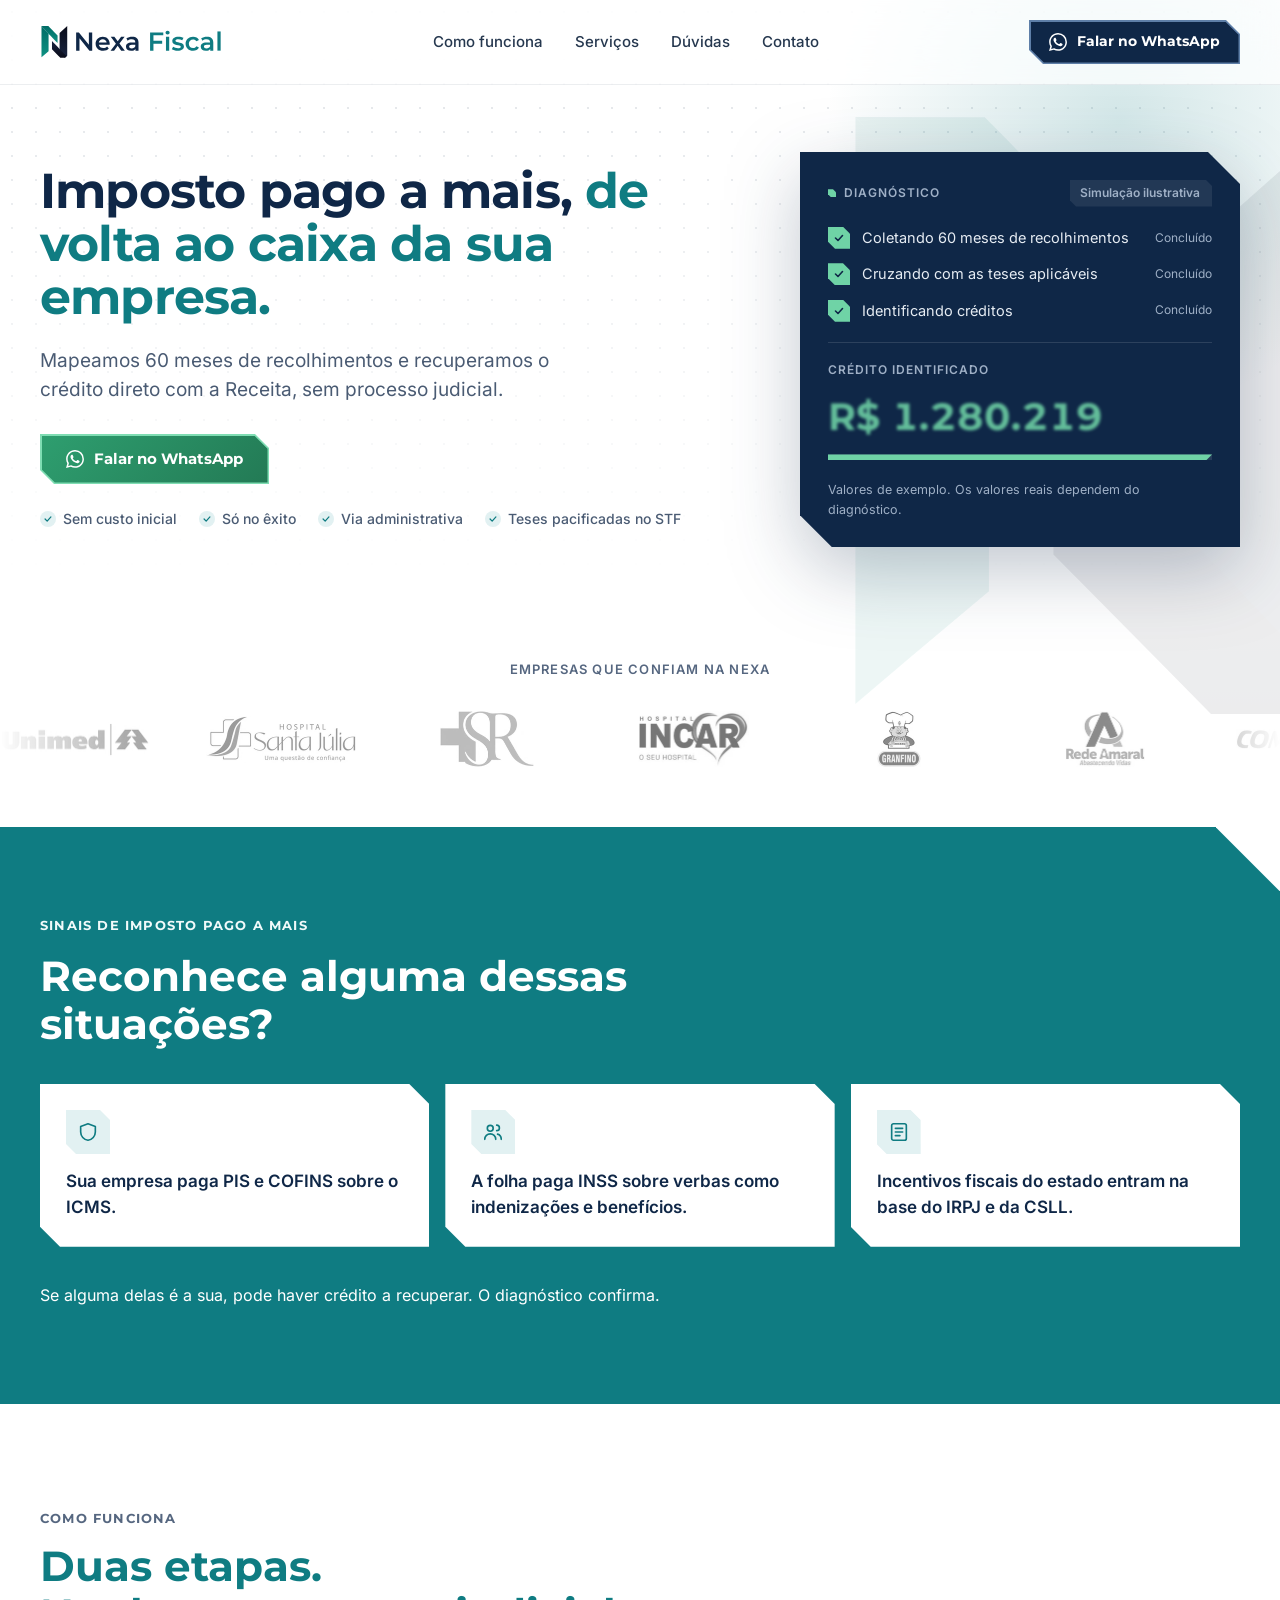
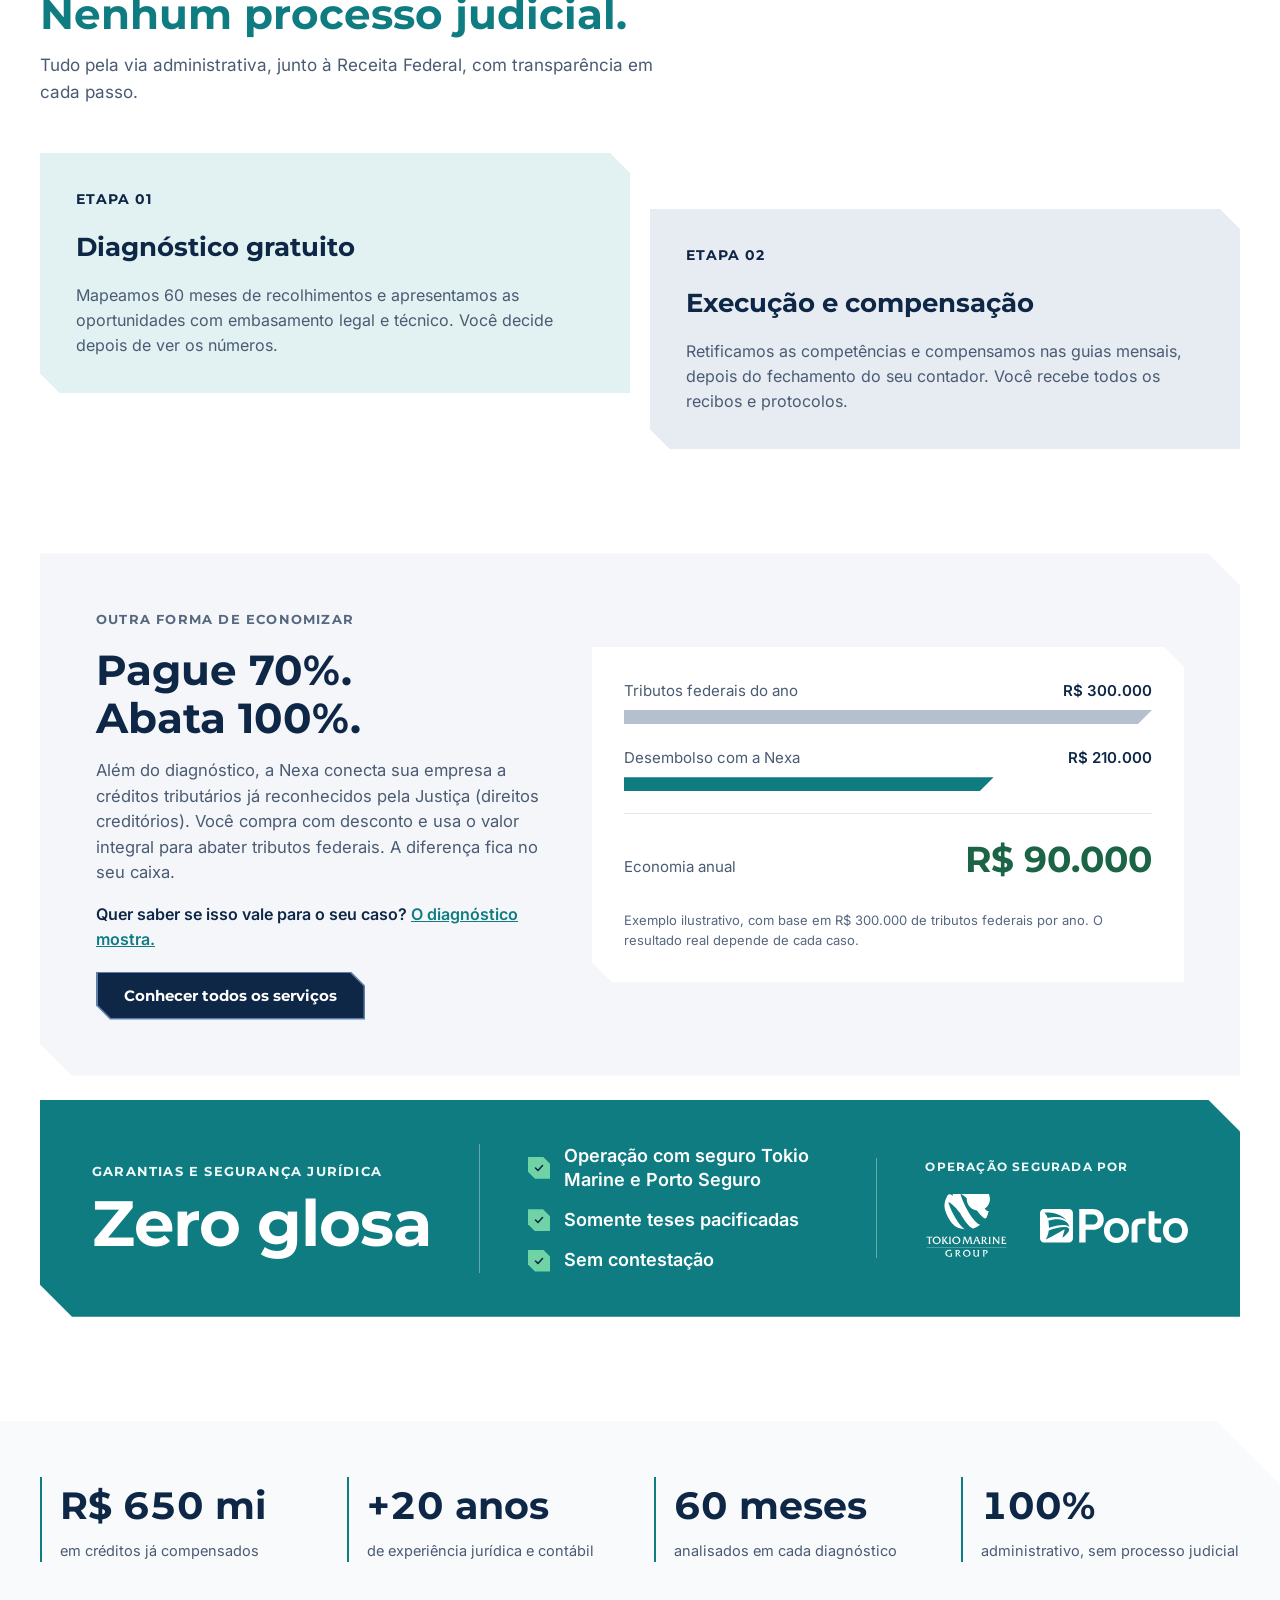
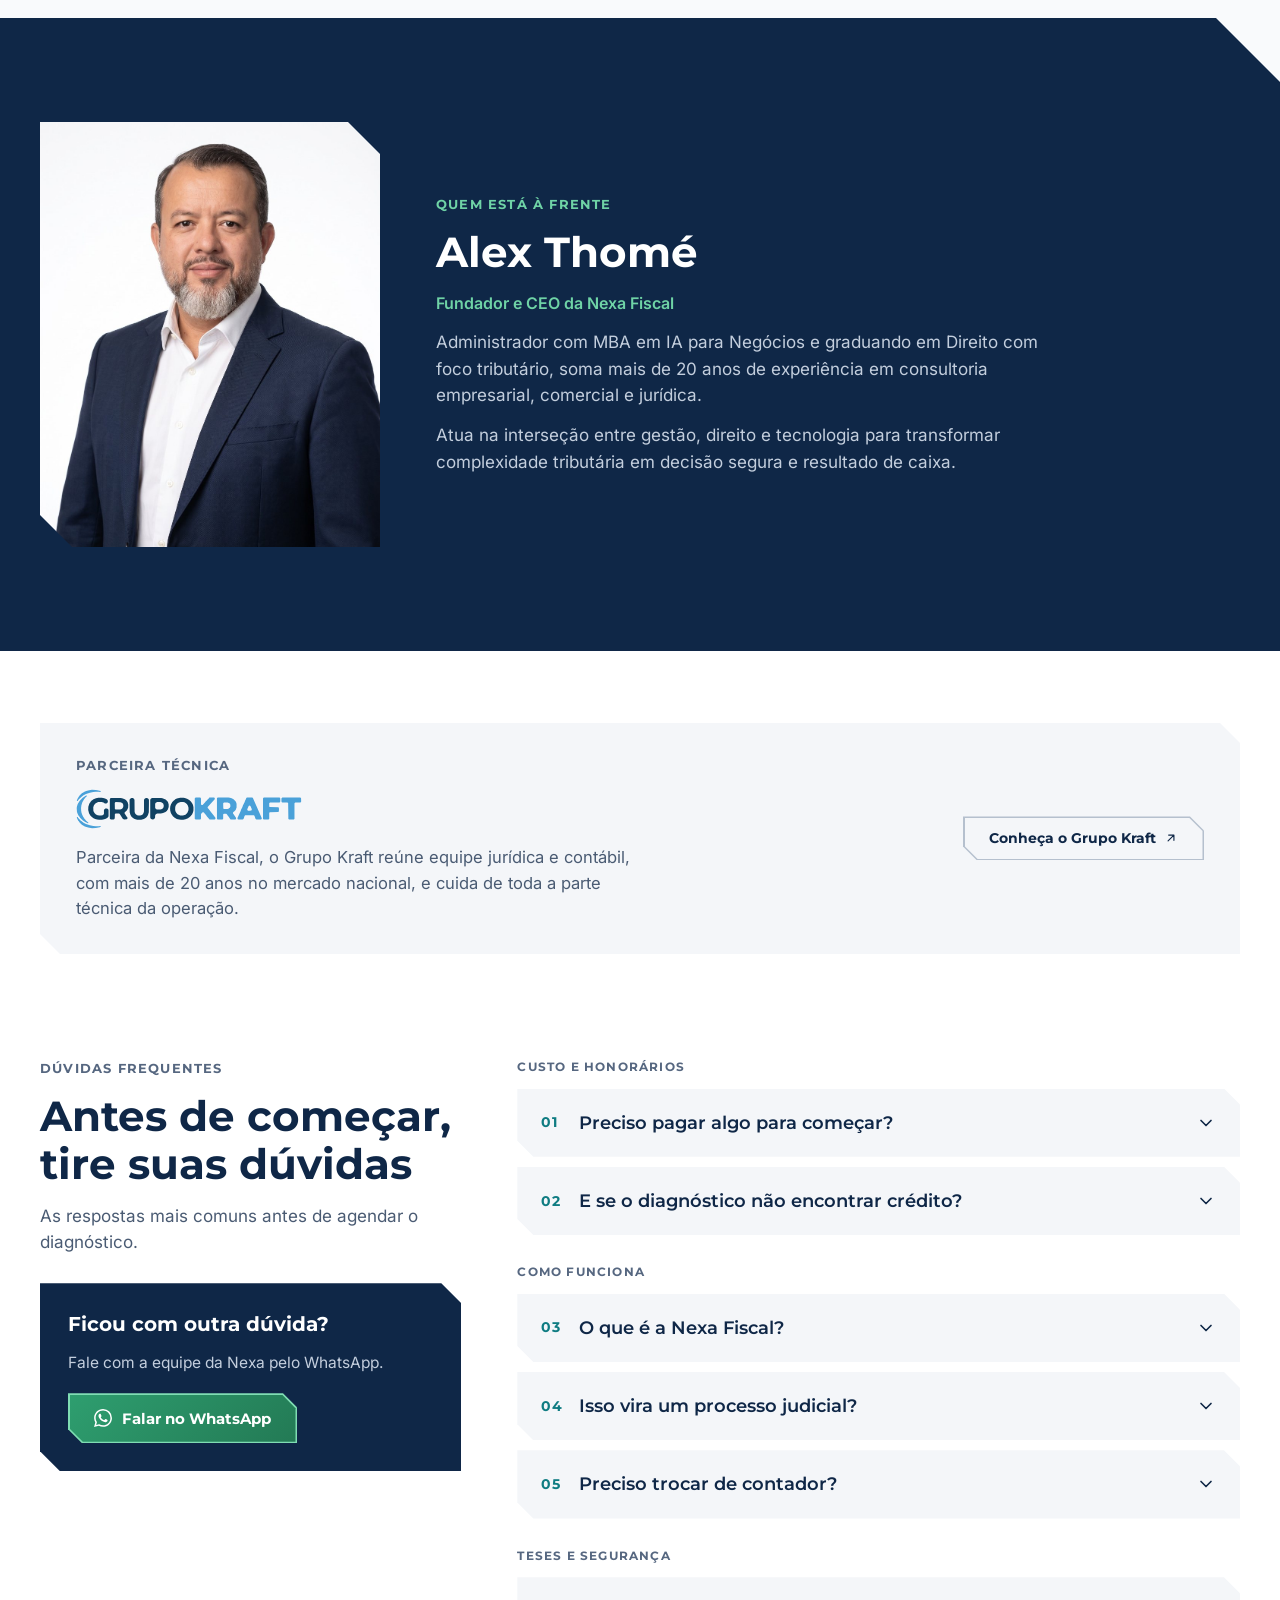
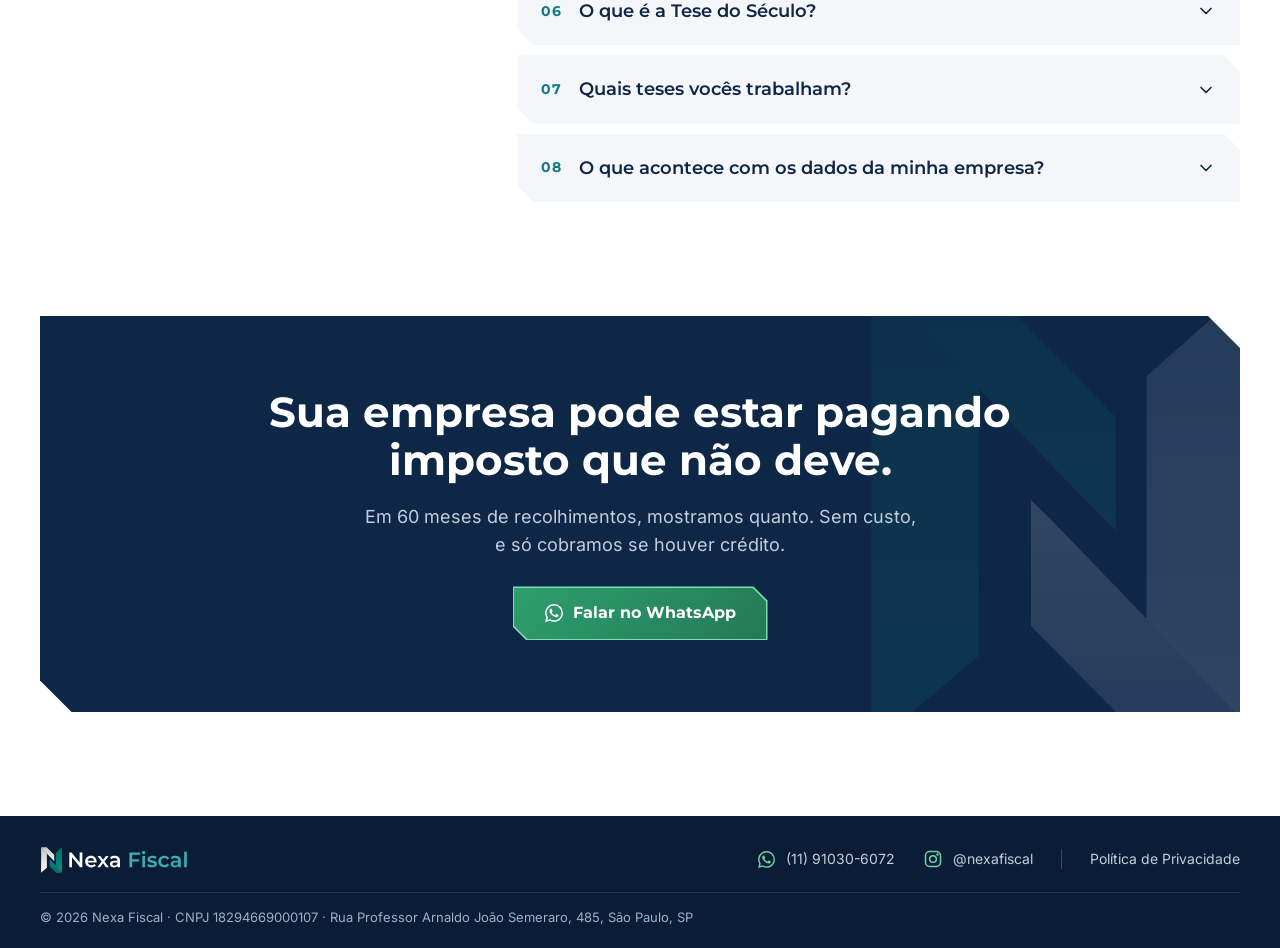
==== commit eb4eba6f: "Adiciona script do Vercel Web Analytics nas páginas Co-Authored-By: Claude Sonnet 5.5 <noreply@anthr" ====
--- a/index.html
+++ b/index.html
@@ -35,6 +35,7 @@
 <script type="application/ld+json">
 {"@context":"https://schema.org","@graph":[{"@type":["ProfessionalService","Organization"],"@id":"https://nexafiscal.com/#organization","name":"Nexa Fiscal","legalName":"Nexa Fiscal","url":"https://nexafiscal.com/","logo":{"@type":"ImageObject","url":"https://nexafiscal.com/img/nexa-logo.svg"},"image":"https://nexafiscal.com/og-image.png","description":"Recuperação de créditos tributários pela via administrativa: mapeamos 60 meses de recolhimentos e recuperamos o imposto pago a mais direto com a Receita Federal, sem processo judicial.","telephone":"+55 11 91030-6072","email":"contato@nexafiscal.com","taxID":"18.294.669/0001-07","vatID":"18.294.669/0001-07","founder":{"@id":"https://nexafiscal.com/#alex-thome"},"areaServed":{"@type":"Country","name":"Brasil"},"inLanguage":"pt-BR","priceRange":"Sem custo inicial; honorários só no êxito","knowsAbout":["Recuperação de créditos tributários","Compensação tributária administrativa","Tese do Século (exclusão do ICMS da base do PIS e da COFINS)","PIS e COFINS não cumulativo","INSS sobre a folha de pagamento","FAP e RAT","Subvenção de ICMS (IRPJ e CSLL)","Direitos creditórios"],"sameAs":["https://instagram.com/nexafiscal"],"contactPoint":{"@type":"ContactPoint","contactType":"customer service","telephone":"+55 11 91030-6072","email":"contato@nexafiscal.com","areaServed":"BR","availableLanguage":"pt-BR"},"address":{"@type":"PostalAddress","streetAddress":"Rua Professor Arnaldo João Semeraro, 485","addressLocality":"São Paulo","addressRegion":"SP","addressCountry":"BR"},"makesOffer":[{"@id":"https://nexafiscal.com/#servico"},{"@id":"https://nexafiscal.com/servicos#cessao"}]},{"@type":"WebSite","@id":"https://nexafiscal.com/#website","url":"https://nexafiscal.com/","name":"Nexa Fiscal","inLanguage":"pt-BR","publisher":{"@id":"https://nexafiscal.com/#organization"}},{"@type":"WebPage","@id":"https://nexafiscal.com/#webpage","url":"https://nexafiscal.com/","name":"Nexa Fiscal | Recupere imposto pago a mais, sem processo judicial","isPartOf":{"@id":"https://nexafiscal.com/#website"},"about":{"@id":"https://nexafiscal.com/#organization"},"primaryImageOfPage":{"@type":"ImageObject","url":"https://nexafiscal.com/og-image.png","width":1200,"height":630},"inLanguage":"pt-BR","breadcrumb":{"@id":"https://nexafiscal.com/#breadcrumb"}},{"@type":"BreadcrumbList","@id":"https://nexafiscal.com/#breadcrumb","itemListElement":[{"@type":"ListItem","position":1,"name":"Início","item":"https://nexafiscal.com/"}]},{"@type":"Service","@id":"https://nexafiscal.com/#servico","name":"Recuperação de créditos tributários pela via administrativa","serviceType":"Recuperação de créditos tributários","provider":{"@id":"https://nexafiscal.com/#organization"},"areaServed":{"@type":"Country","name":"Brasil"},"description":"Diagnóstico gratuito de 60 meses de recolhimentos, retificação das competências e compensação nas guias mensais, direto com a Receita Federal, sem processo judicial. Honorários só no êxito.","offers":{"@type":"Offer","description":"Diagnóstico gratuito, sem taxa de adesão. Honorários cobrados apenas se houver crédito.","price":"0","priceCurrency":"BRL"},"hasOfferCatalog":{"@type":"OfferCatalog","name":"Onde atuamos","itemListElement":[{"@type":"Offer","itemOffered":{"@type":"Service","name":"INSS sobre a folha","description":"Verbas que não deveriam entrar na base, como indenizações, e revisão do FAP e do RAT."}},{"@type":"Offer","itemOffered":{"@type":"Service","name":"PIS e COFINS não cumulativo","description":"Créditos sobre insumos e despesas da operação, como energia, aluguéis e fretes."}},{"@type":"Offer","itemOffered":{"@type":"Service","name":"ICMS na base do PIS e COFINS (Tese do Século)","description":"Decisão definitiva do STF, válida para o ICMS próprio e para o ICMS-ST."}},{"@type":"Offer","itemOffered":{"@type":"Service","name":"Subvenção de ICMS","description":"Exclusão de incentivos fiscais estaduais da base do IRPJ e da CSLL."}}]}},{"@type":"Person","@id":"https://nexafiscal.com/#alex-thome","name":"Alex Thomé","jobTitle":"Fundador e CEO","image":"https://nexafiscal.com/img/alex-thome.jpg","worksFor":{"@id":"https://nexafiscal.com/#organization"},"description":"Administrador com MBA em IA para Negócios e graduando em Direito com foco tributário, com mais de 20 anos de experiência em consultoria empresarial, comercial e jurídica."},{"@type":"FAQPage","@id":"https://nexafiscal.com/#faq","inLanguage":"pt-BR","isPartOf":{"@id":"https://nexafiscal.com/#webpage"},"mainEntity":[{"@type":"Question","name":"Preciso pagar algo para começar?","acceptedAnswer":{"@type":"Answer","text":"Não. O diagnóstico é gratuito e não há taxa de adesão. Os honorários vêm só depois que o benefício é apurado ou compensado."}},{"@type":"Question","name":"E se o diagnóstico não encontrar crédito?","acceptedAnswer":{"@type":"Answer","text":"Você não paga nada. A remuneração da Nexa é só no êxito, então só cobramos se houver crédito."}},{"@type":"Question","name":"O que é a Nexa Fiscal?","acceptedAnswer":{"@type":"Answer","text":"A Nexa Fiscal é uma empresa de recuperação de créditos tributários. Mapeamos 60 meses de recolhimentos e recuperamos o imposto pago a mais direto com a Receita Federal, pela via administrativa, sem processo judicial. O diagnóstico é gratuito e os honorários são só no êxito. A parte técnica é feita junto ao Grupo Kraft, parceiro com equipe jurídica e contábil."}},{"@type":"Question","name":"Isso vira um processo judicial?","acceptedAnswer":{"@type":"Answer","text":"Não. Tudo é feito pela via administrativa, junto à Receita Federal. Retificamos as competências e compensamos nas guias mensais."}},{"@type":"Question","name":"Preciso trocar de contador?","acceptedAnswer":{"@type":"Answer","text":"Não. Seu contador é o nosso maior aliado e continua cuidando da rotina, sem nenhum trabalho adicional. A Nexa cuida de todo o resto: a compensação é feita depois do fechamento dele, e você recebe todos os recibos e protocolos."}},{"@type":"Question","name":"O que é a Tese do Século?","acceptedAnswer":{"@type":"Answer","text":"É a exclusão do ICMS da base de cálculo do PIS e da COFINS, reconhecida pelo STF (Tema 69, RE 574.706) com decisão definitiva. Vale para o ICMS próprio e para o ICMS-ST (substituição tributária) e pode gerar crédito sobre até 60 meses de recolhimentos."}},{"@type":"Question","name":"Quais teses vocês trabalham?","acceptedAnswer":{"@type":"Answer","text":"Atuamos só em teses com jurisprudência consolidada, como a exclusão do ICMS da base do PIS e da COFINS, com decisão definitiva do STF. As teses de PIS e COFINS não cumulativo valem para empresas do Lucro Real. O diagnóstico mostra quais se aplicam ao seu caso."}},{"@type":"Question","name":"O que acontece com os dados da minha empresa?","acceptedAnswer":{"@type":"Answer","text":"Usamos as informações só para o diagnóstico e para o serviço, e não vendemos dados. O tratamento segue a LGPD. Os detalhes estão na Política de Privacidade."}}]}]}
 </script>
+<script defer src="/_vercel/insights/script.js"></script>
 </head>
 <body>
 <div class="nb">
